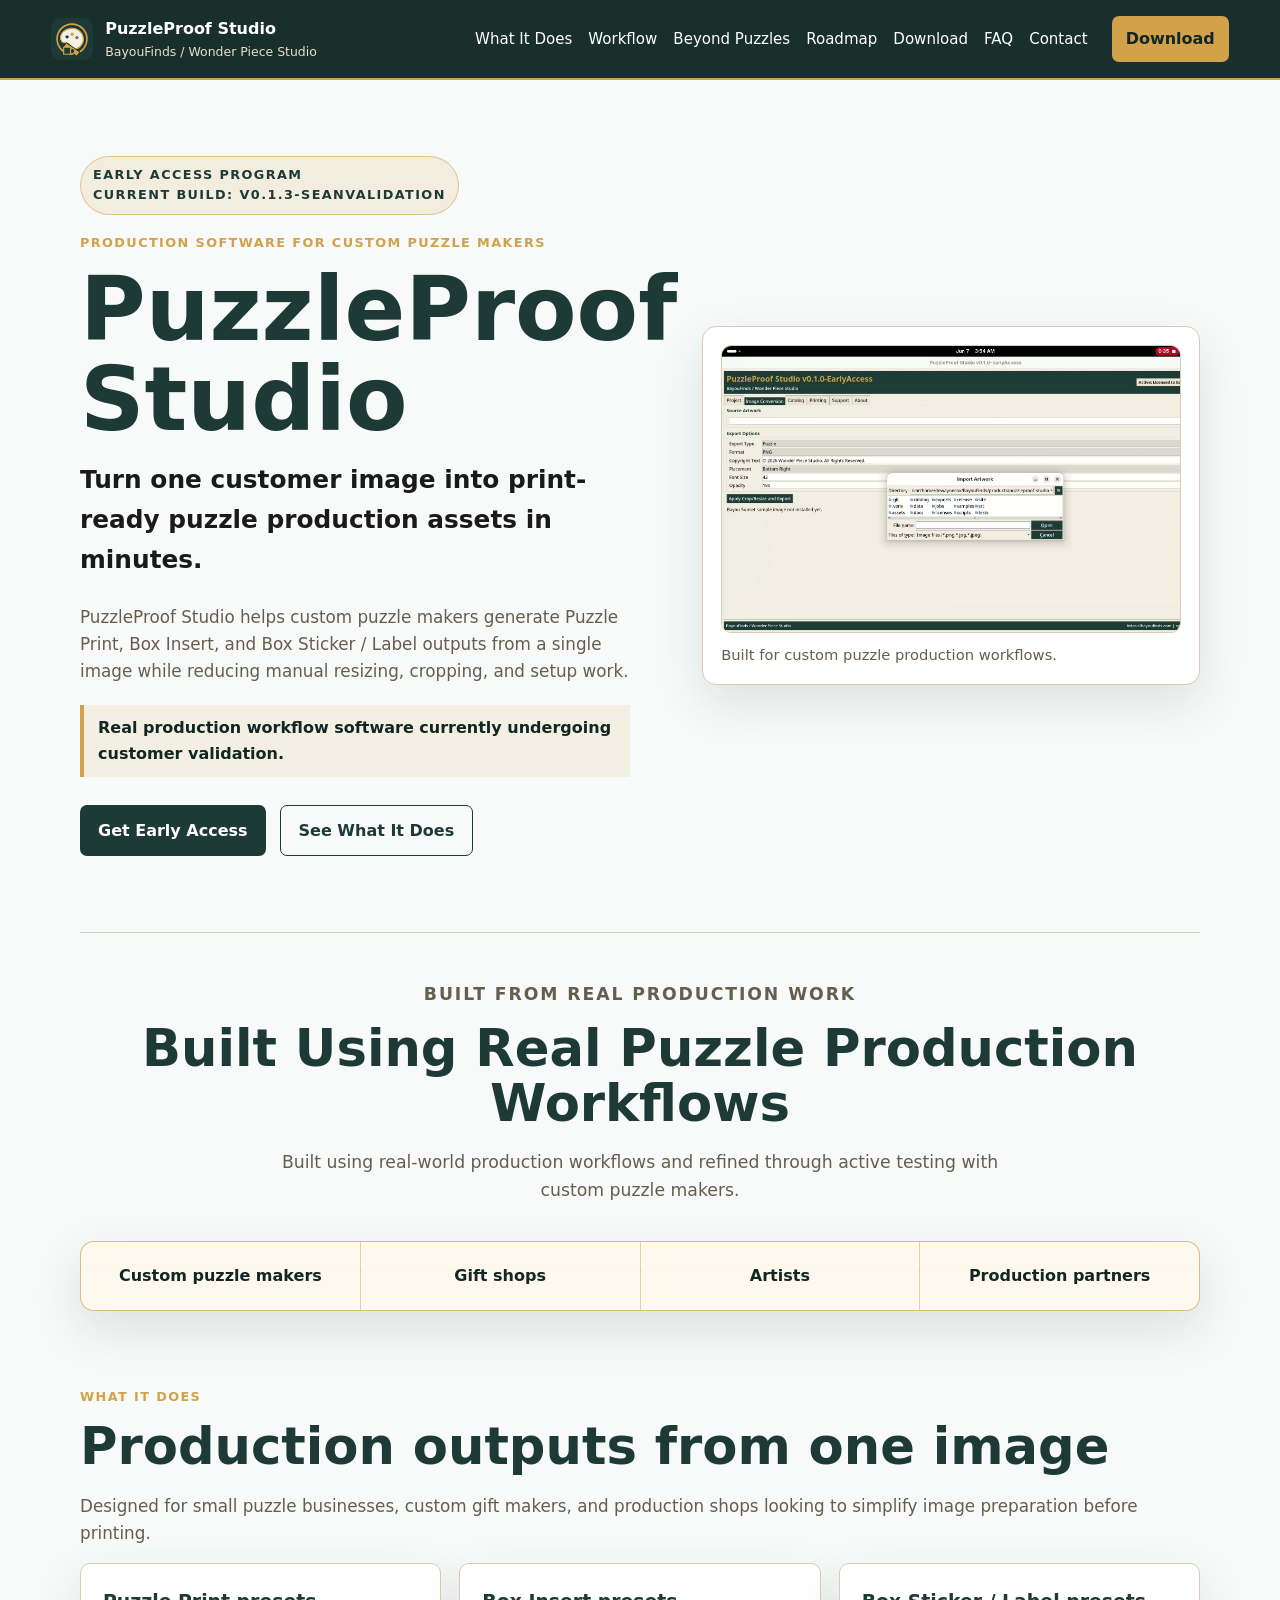
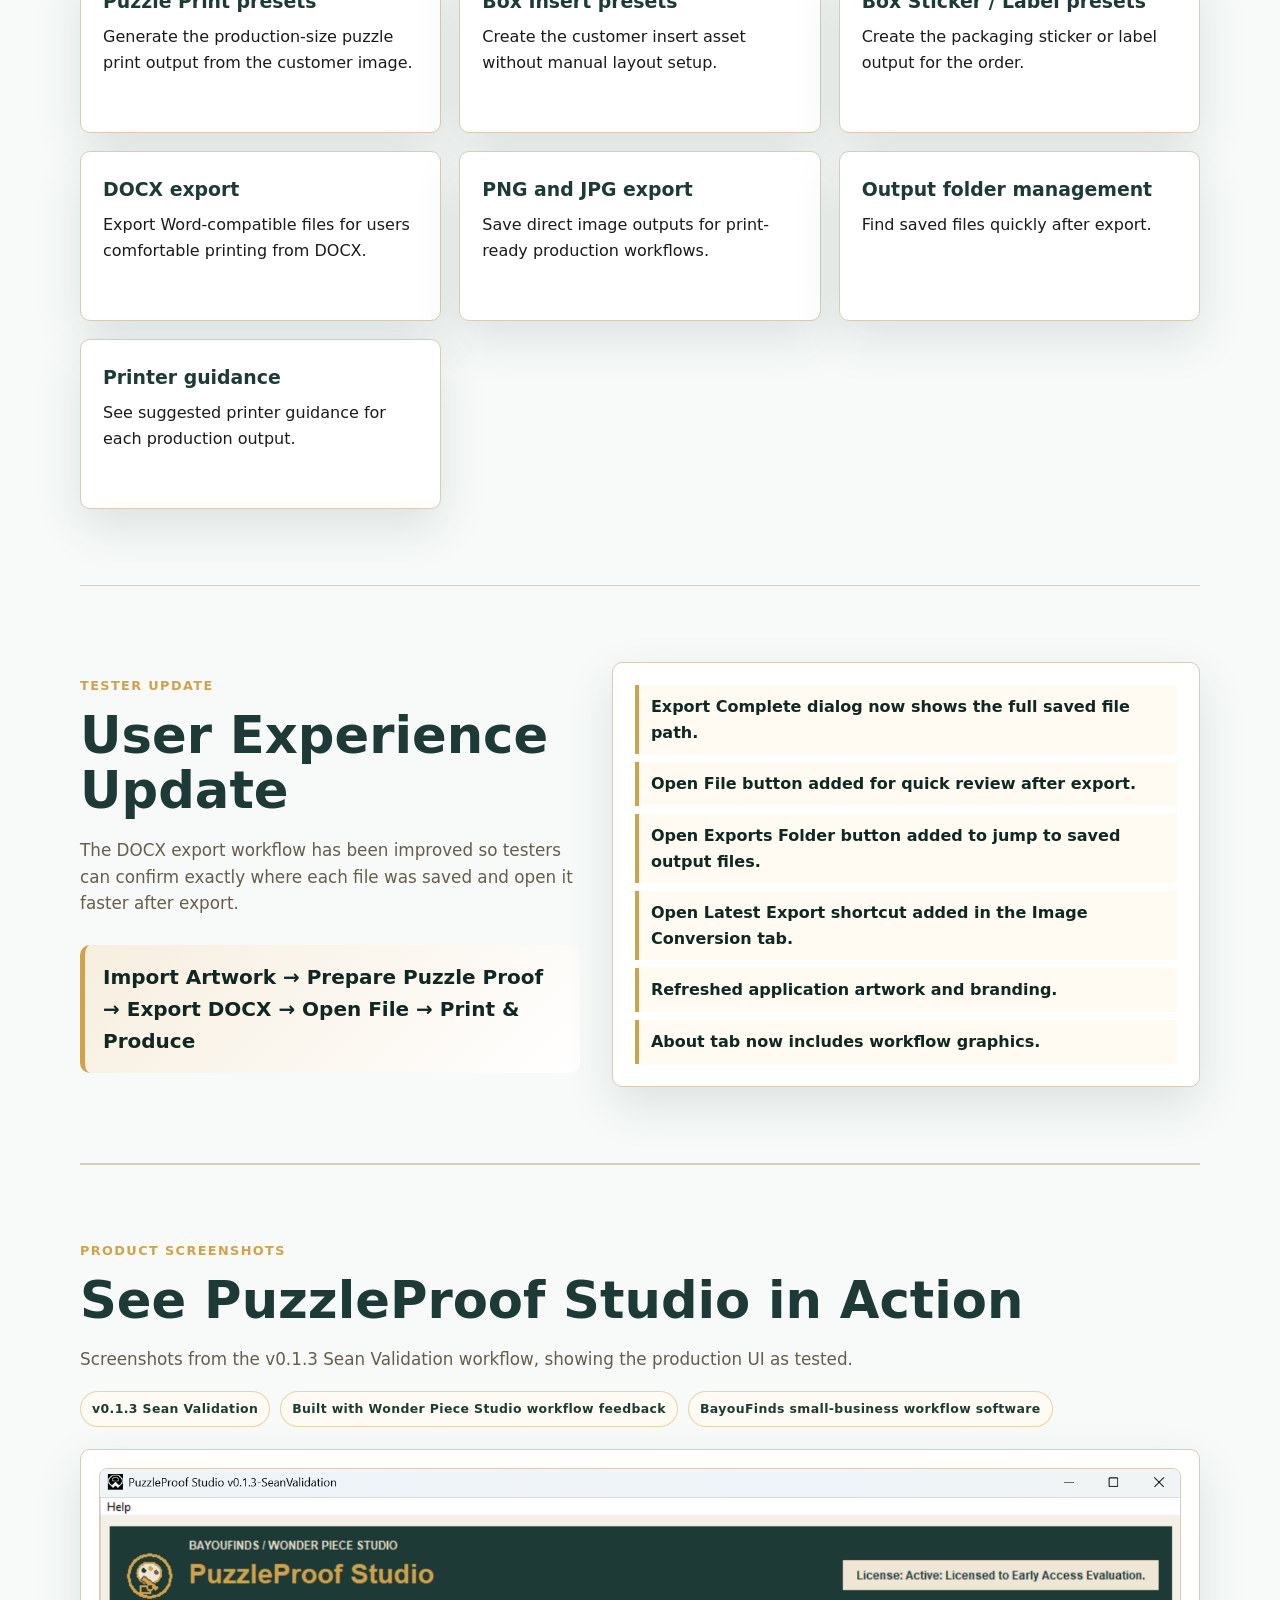
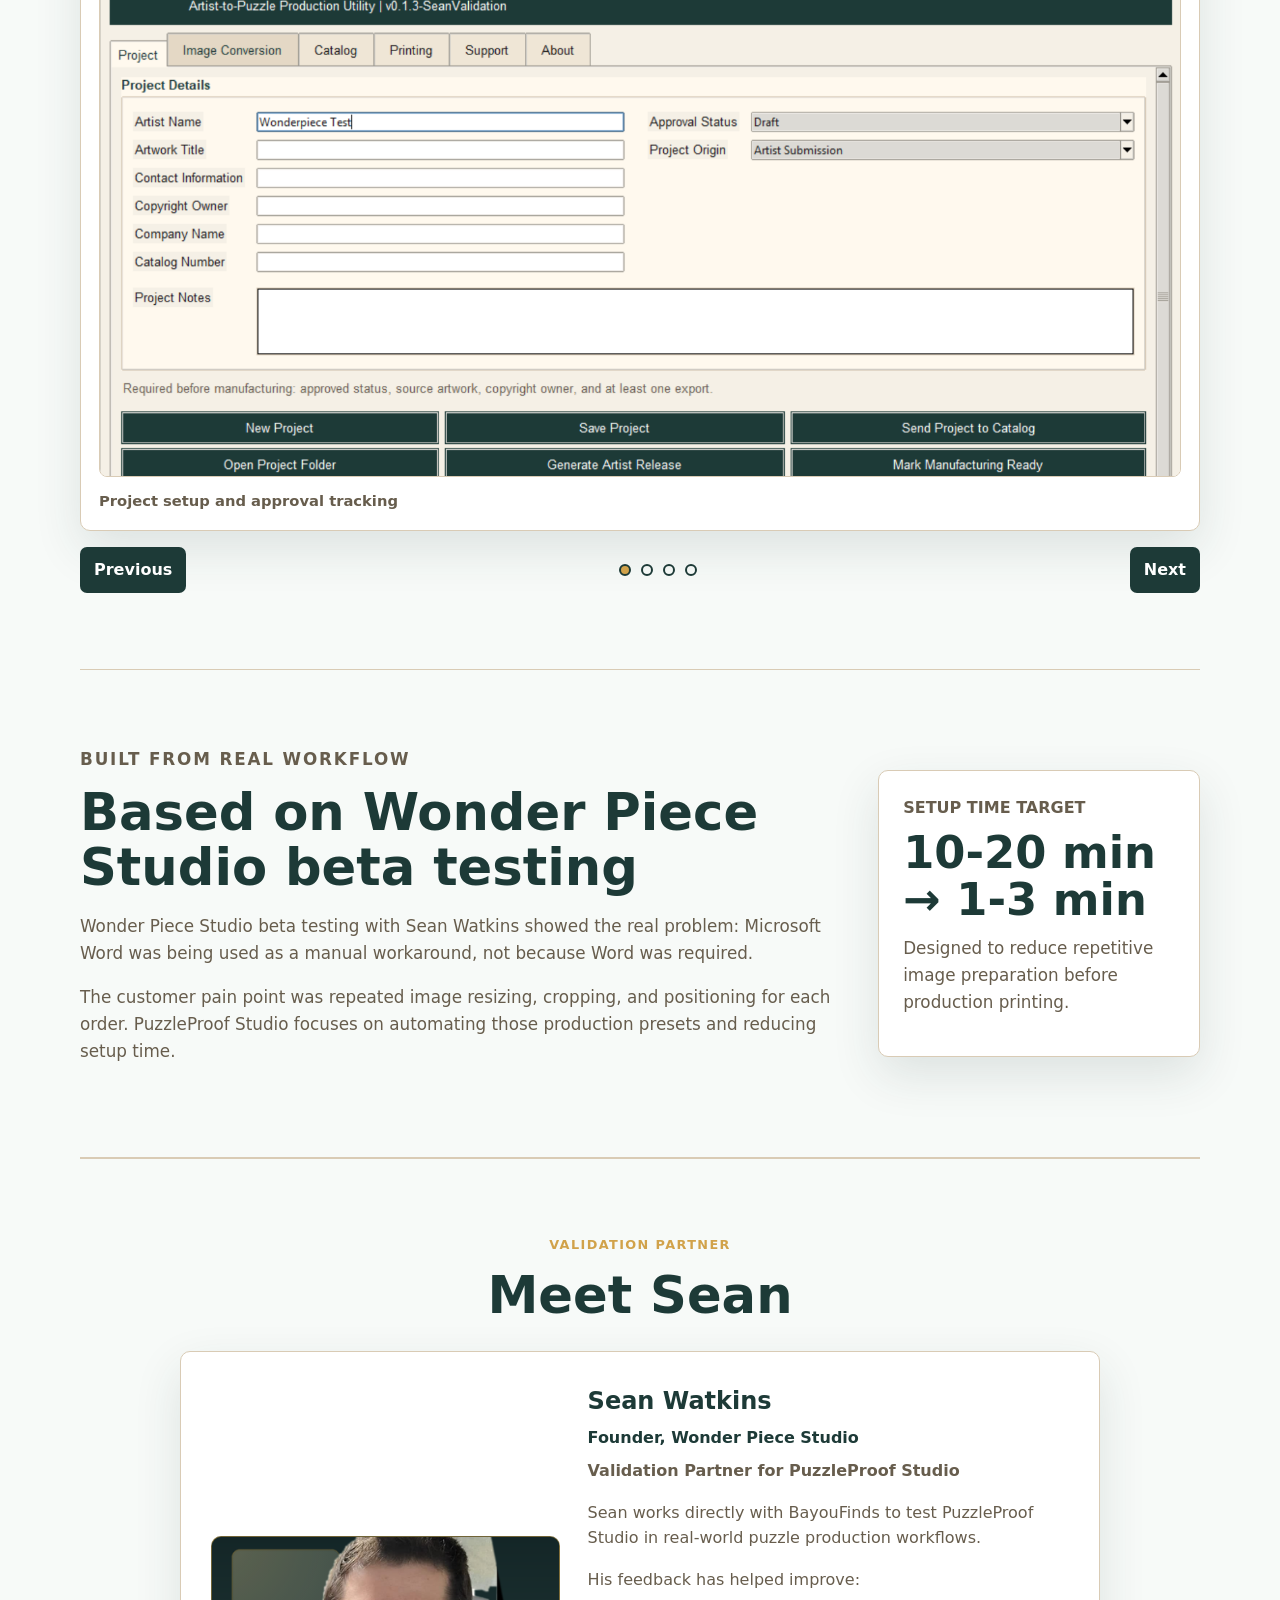
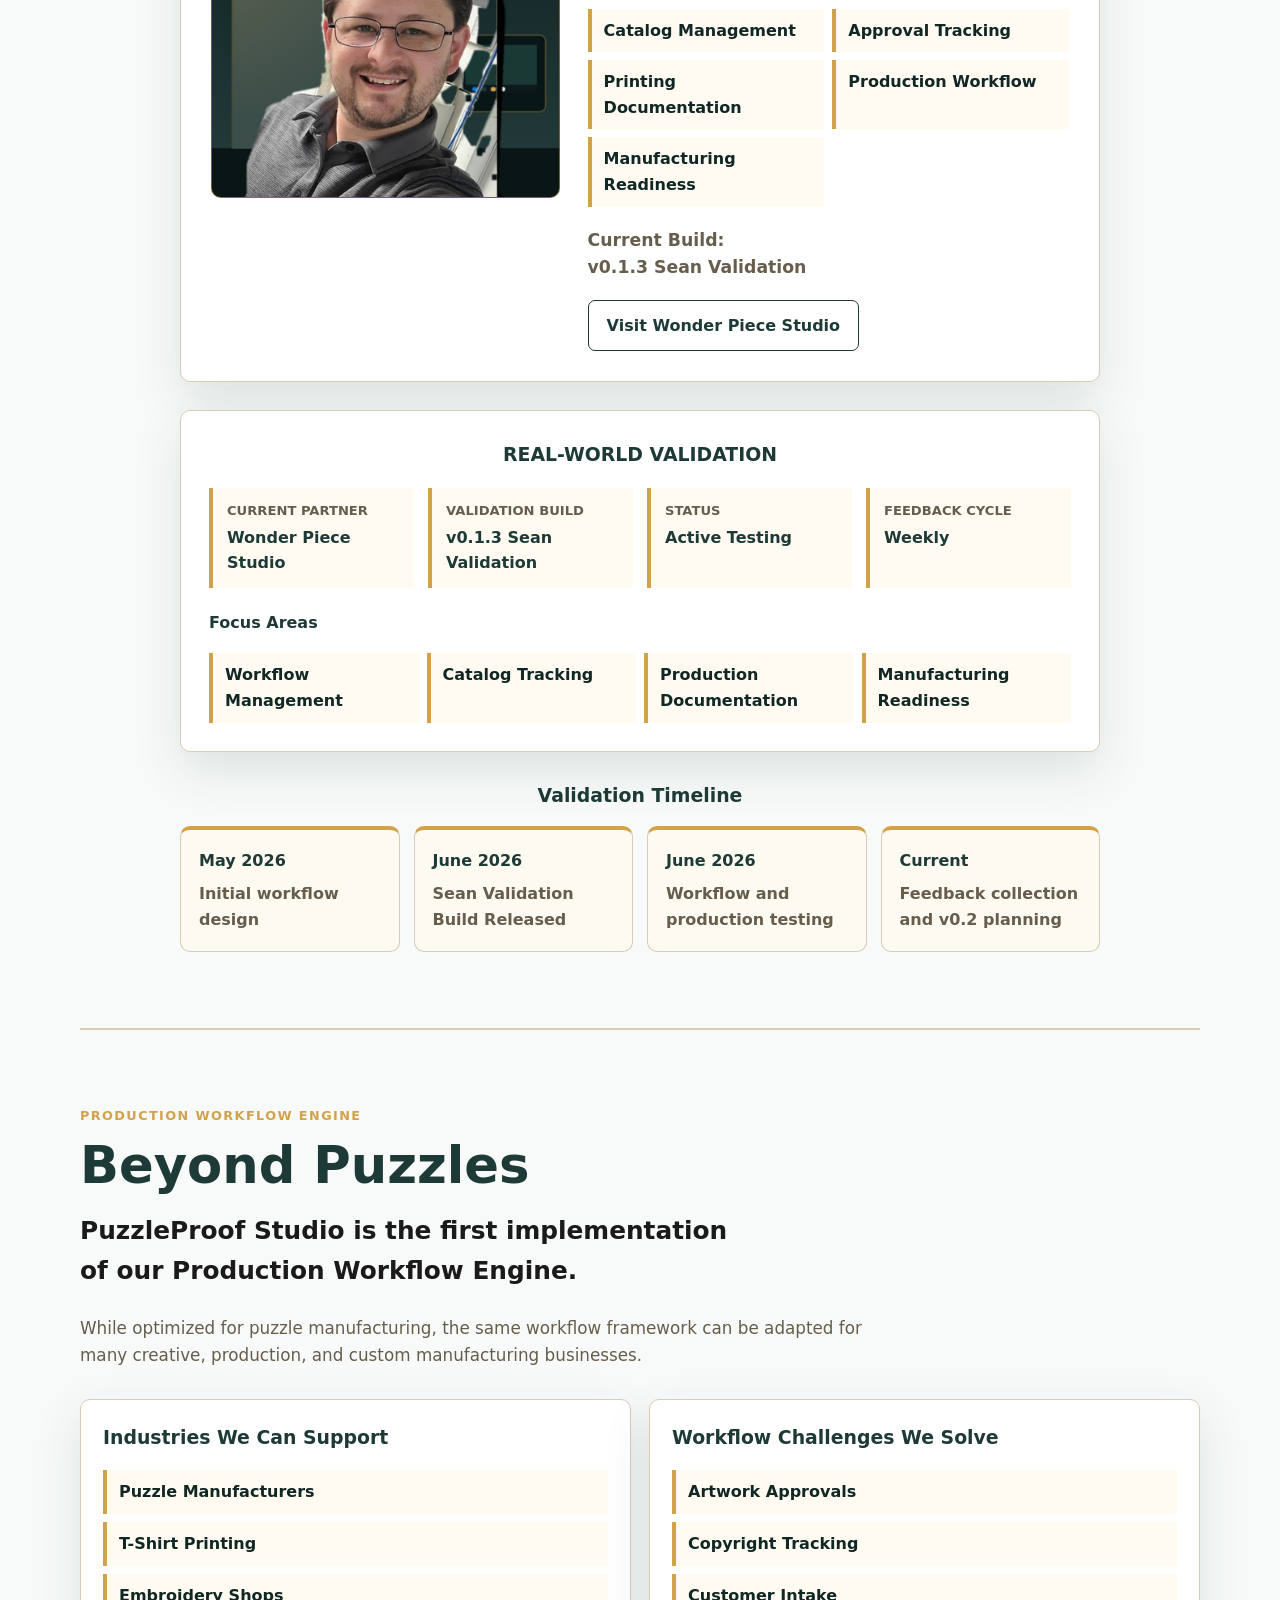
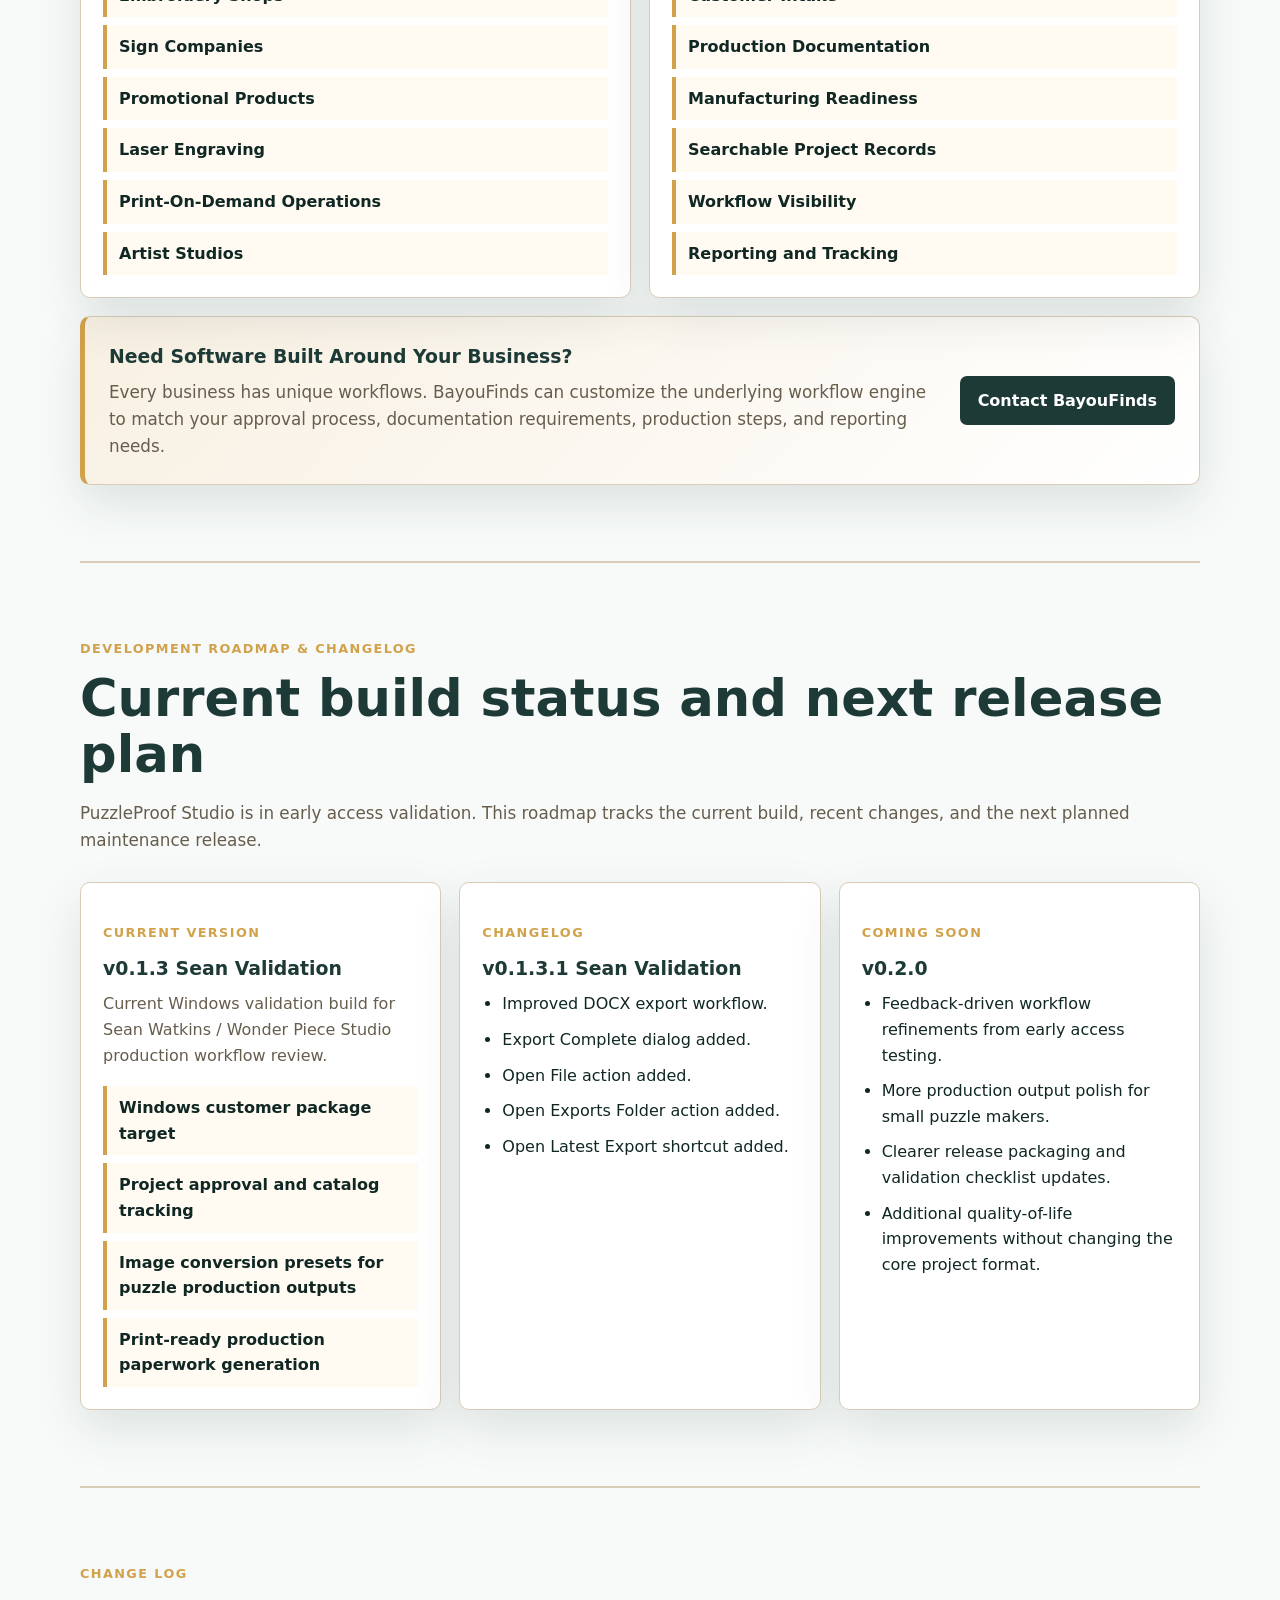
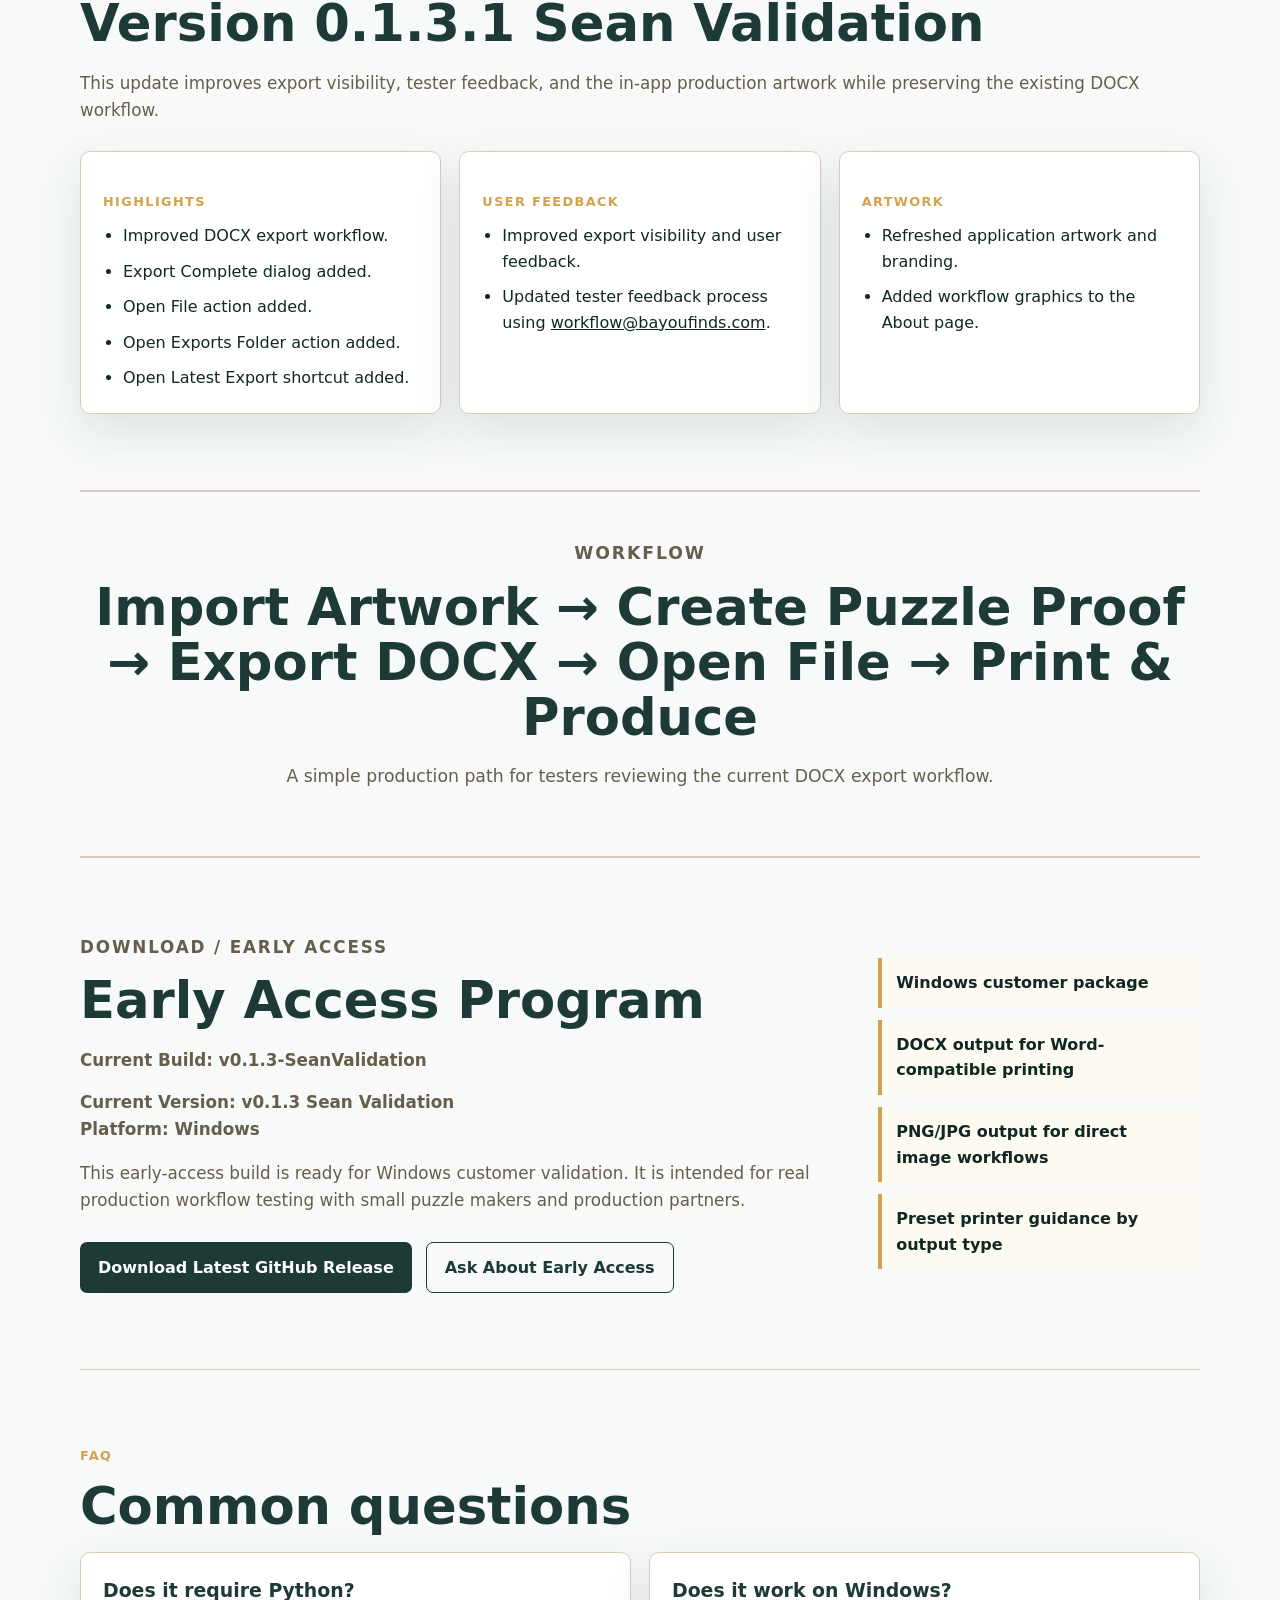
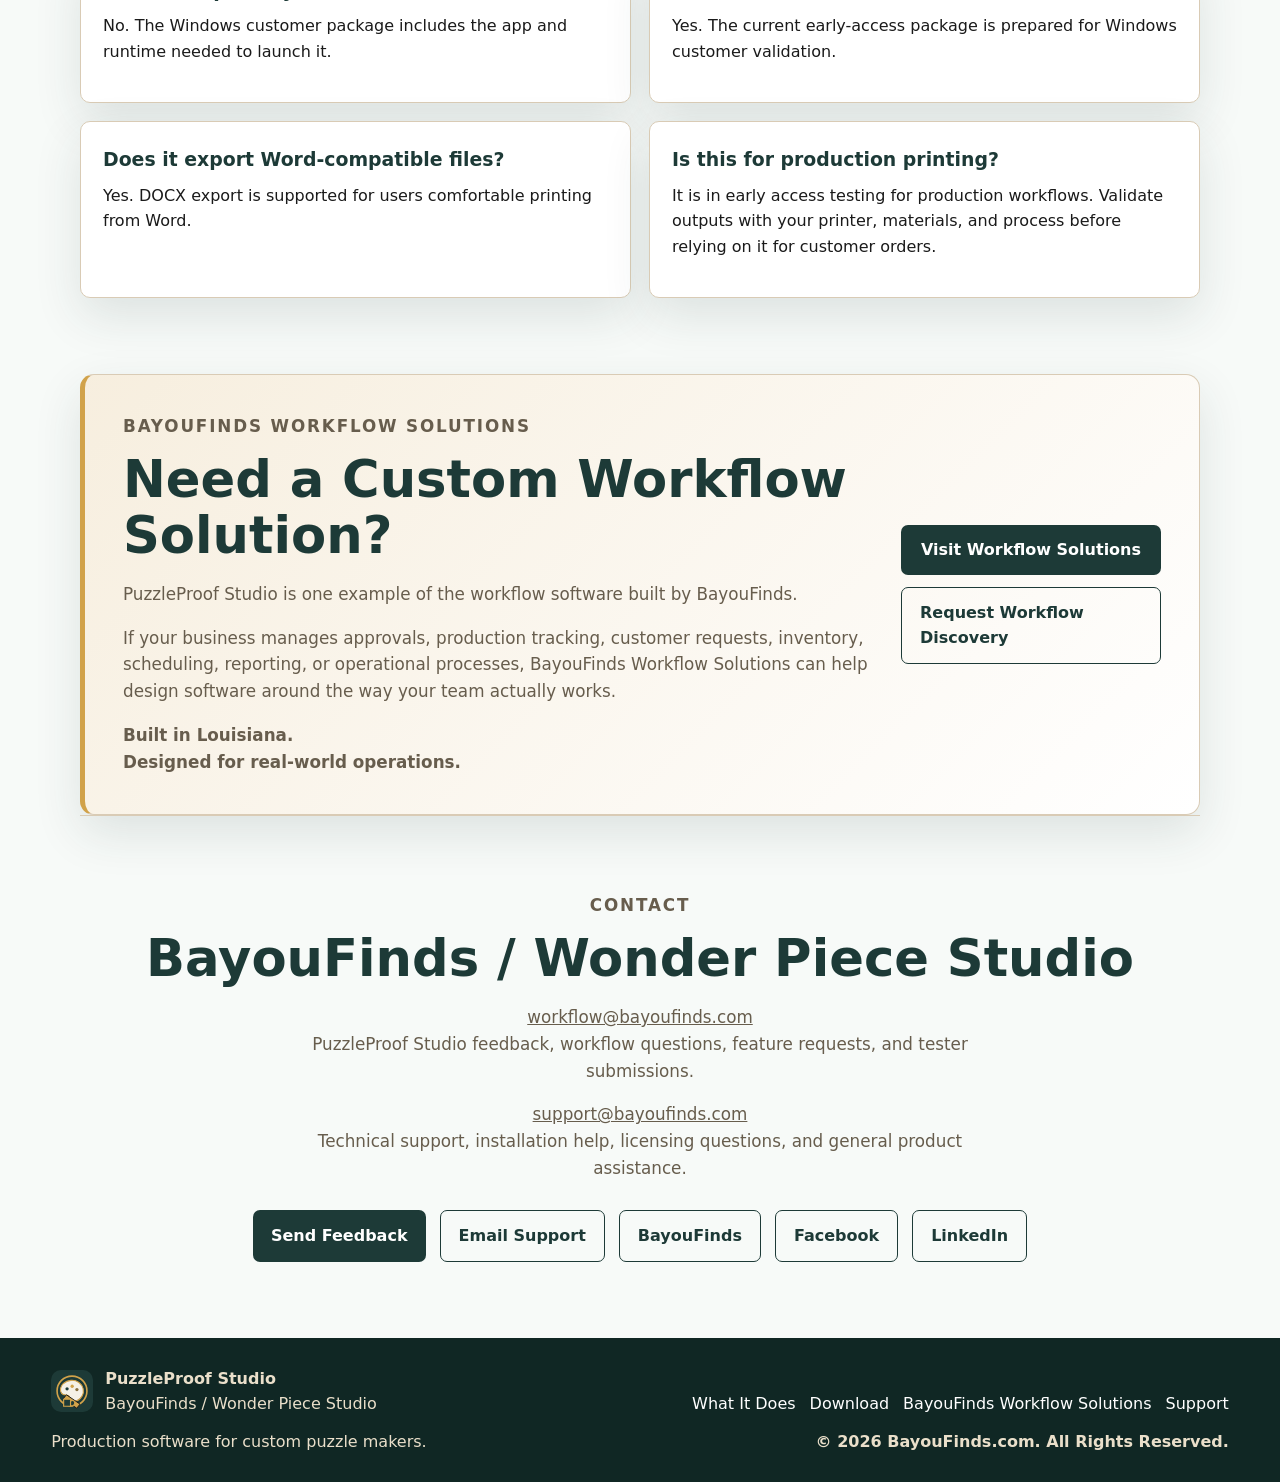
==== site/puzzleproof/index.html @ 0af7c24e "Update PuzzleProof Studio UX, branding, and website content" ====
<!doctype html>
<html lang="en">
<head>
  <meta charset="utf-8">
  <meta name="viewport" content="width=device-width, initial-scale=1">
  <meta name="description" content="Turn one customer image into print-ready puzzle production assets in minutes with PuzzleProof Studio for small puzzle businesses, custom gift makers, and production shops.">
  <meta property="og:title" content="PuzzleProof Studio">
  <meta property="og:description" content="Generate Puzzle Print, Box Insert, and Box Sticker / Label outputs from a single image while reducing manual setup work.">
  <meta property="og:type" content="website">
  <!-- Replace with the final production domain when the Netlify site is live. -->
  <meta property="og:url" content="https://REPLACE-WITH-PUZZLEPROOF-SITE">
  <meta property="og:image" content="/assets/icons/puzzleproof-og.png">
  <meta name="twitter:card" content="summary_large_image">
  <meta name="twitter:title" content="PuzzleProof Studio">
  <meta name="twitter:description" content="Turn one customer image into print-ready puzzle production assets in minutes.">
  <meta name="twitter:image" content="/assets/icons/puzzleproof-og.png">
  <title>PuzzleProof Studio | Custom Puzzle Production Software</title>
  <link rel="icon" type="image/svg+xml" href="assets/icons/puzzleproof-icon.svg">
  <link rel="stylesheet" href="styles.css">
</head>
<body>
  <header class="site-header">
    <a class="brand" href="#top" aria-label="PuzzleProof Studio home">
      <img class="brand-icon" src="assets/icons/puzzleproof-icon.svg" alt="" aria-hidden="true">
      <span>
        <strong>PuzzleProof Studio</strong>
        <small>BayouFinds / Wonder Piece Studio</small>
      </span>
    </a>
    <nav aria-label="Primary navigation">
      <a href="#what-it-does">What It Does</a>
      <a href="#workflow">Workflow</a>
      <a href="#beyond-puzzles">Beyond Puzzles</a>
      <a href="#roadmap">Roadmap</a>
      <a href="#download">Download</a>
      <a href="#faq">FAQ</a>
      <a href="#contact">Contact</a>
    </nav>
    <a class="nav-cta" href="https://github.com/dewaynecox123456-lang/puzzleproof-studio/releases/latest" rel="noopener">Download</a>
  </header>

  <main id="top">
    <section class="hero section">
      <div class="hero-copy">
        <p class="badge">Early Access Program<br>Current Build: v0.1.3-SeanValidation</p>
        <p class="eyebrow">Production software for custom puzzle makers</p>
        <h1>PuzzleProof Studio</h1>
        <p class="subheadline">Turn one customer image into print-ready puzzle production assets in minutes.</p>
        <p class="support-text">PuzzleProof Studio helps custom puzzle makers generate Puzzle Print, Box Insert, and Box Sticker / Label outputs from a single image while reducing manual resizing, cropping, and setup work.</p>
        <p class="credibility-line">Real production workflow software currently undergoing customer validation.</p>
        <div class="cta-row">
          <!-- Swap this href to Payhip when paid early access is ready. -->
          <a class="button primary" href="https://github.com/dewaynecox123456-lang/puzzleproof-studio/releases/latest" data-future-href="https://bayoufinds.com/b/x98IV" rel="noopener">Get Early Access</a>
          <a class="button secondary" href="#what-it-does">See What It Does</a>
        </div>
      </div>
      <figure class="hero-product" aria-label="PuzzleProof Studio product preview">
        <img src="assets/screenshots/candidate-homepage.png" alt="PuzzleProof Studio desktop app showing the production workflow">
        <figcaption>Built for custom puzzle production workflows.</figcaption>
      </figure>
    </section>

    <section class="section workflow-trust" aria-labelledby="workflow-trust-title">
      <p class="eyebrow">Built from real production work</p>
      <h2 id="workflow-trust-title">Built Using Real Puzzle Production Workflows</h2>
      <p>Built using real-world production workflows and refined through active testing with custom puzzle makers.</p>
    </section>

    <section class="trust-strip" aria-label="PuzzleProof Studio customer fit">
      <span>Custom puzzle makers</span>
      <span>Gift shops</span>
      <span>Artists</span>
      <span>Production partners</span>
    </section>

    <section class="section" id="what-it-does" aria-labelledby="what-it-does-title">
      <p class="eyebrow">What it does</p>
      <h2 id="what-it-does-title">Production outputs from one image</h2>
      <p class="section-intro">Designed for small puzzle businesses, custom gift makers, and production shops looking to simplify image preparation before printing.</p>
      <div class="feature-grid output-grid">
        <article>
          <h3>Puzzle Print presets</h3>
          <p>Generate the production-size puzzle print output from the customer image.</p>
        </article>
        <article>
          <h3>Box Insert presets</h3>
          <p>Create the customer insert asset without manual layout setup.</p>
        </article>
        <article>
          <h3>Box Sticker / Label presets</h3>
          <p>Create the packaging sticker or label output for the order.</p>
        </article>
        <article>
          <h3>DOCX export</h3>
          <p>Export Word-compatible files for users comfortable printing from DOCX.</p>
        </article>
        <article>
          <h3>PNG and JPG export</h3>
          <p>Save direct image outputs for print-ready production workflows.</p>
        </article>
        <article>
          <h3>Output folder management</h3>
          <p>Find saved files quickly after export.</p>
        </article>
        <article>
          <h3>Printer guidance</h3>
          <p>See suggested printer guidance for each production output.</p>
        </article>
      </div>
    </section>

    <section class="section ux-update" aria-labelledby="ux-update-title">
      <div class="ux-update-copy">
        <p class="eyebrow">Tester update</p>
        <h2 id="ux-update-title">User Experience Update</h2>
        <p class="section-intro">The DOCX export workflow has been improved so testers can confirm exactly where each file was saved and open it faster after export.</p>
        <p class="workflow-copy">Import Artwork → Prepare Puzzle Proof → Export DOCX → Open File → Print & Produce</p>
      </div>
      <div class="ux-update-panel">
        <ul class="check-list compact-list">
          <li>Export Complete dialog now shows the full saved file path.</li>
          <li>Open File button added for quick review after export.</li>
          <li>Open Exports Folder button added to jump to saved output files.</li>
          <li>Open Latest Export shortcut added in the Image Conversion tab.</li>
          <li>Refreshed application artwork and branding.</li>
          <li>About tab now includes workflow graphics.</li>
        </ul>
      </div>
    </section>

    <section class="section screenshot-carousel" aria-labelledby="screenshots-title">
      <p class="eyebrow">Product screenshots</p>
      <h2 id="screenshots-title">See PuzzleProof Studio in Action</h2>
      <p class="section-intro">Screenshots from the v0.1.3 Sean Validation workflow, showing the production UI as tested.</p>
      <div class="screenshot-badges" aria-label="Screenshot validation context">
        <span>v0.1.3 Sean Validation</span>
        <span>Built with Wonder Piece Studio workflow feedback</span>
        <span>BayouFinds small-business workflow software</span>
      </div>
      <div class="carousel" data-carousel>
        <div class="carousel-viewport" aria-live="polite">
          <figure class="carousel-slide is-active" data-slide>
            <img src="assets/screenshots/puzzleproof-project-v013.png" alt="PuzzleProof Studio v0.1.3 project setup screen with approval status and project action buttons">
            <figcaption>Project setup and approval tracking</figcaption>
          </figure>
          <figure class="carousel-slide" data-slide hidden>
            <img src="assets/screenshots/puzzleproof-catalog-v013.png" alt="PuzzleProof Studio v0.1.3 catalog tab showing searchable production records and approval status">
            <figcaption>Catalog visibility and production records</figcaption>
          </figure>
          <figure class="carousel-slide" data-slide hidden>
            <img src="assets/screenshots/puzzleproof-save-workflow-v013.png" alt="PuzzleProof Studio v0.1.3 project save confirmation showing the project folder and catalog update paths">
            <figcaption>Save workflow with project folder and catalog update</figcaption>
          </figure>
          <figure class="carousel-slide" data-slide hidden>
            <img src="assets/screenshots/puzzleproof-printing-v013.png" alt="PuzzleProof Studio v0.1.3 Printing Command Center with create buttons for artist release, copyright form, production sheet, and sticker files">
            <figcaption>Printing Command Center with Create workflow</figcaption>
          </figure>
        </div>
        <div class="carousel-controls" aria-label="Screenshot slideshow controls">
          <button class="carousel-button" type="button" data-carousel-prev aria-label="Show previous screenshot">Previous</button>
          <div class="carousel-dots" role="tablist" aria-label="Choose screenshot">
            <button type="button" class="carousel-dot is-active" data-carousel-dot aria-label="Show project setup screenshot" aria-current="true"></button>
            <button type="button" class="carousel-dot" data-carousel-dot aria-label="Show catalog screenshot"></button>
            <button type="button" class="carousel-dot" data-carousel-dot aria-label="Show save workflow screenshot"></button>
            <button type="button" class="carousel-dot" data-carousel-dot aria-label="Show printing command center screenshot"></button>
          </div>
          <button class="carousel-button" type="button" data-carousel-next aria-label="Show next screenshot">Next</button>
        </div>
      </div>
    </section>

    <section class="section workflow-band" id="workflow" aria-labelledby="workflow-title">
      <div>
        <p class="eyebrow">Built from real workflow</p>
        <h2 id="workflow-title">Based on Wonder Piece Studio beta testing</h2>
        <p>Wonder Piece Studio beta testing with Sean Watkins showed the real problem: Microsoft Word was being used as a manual workaround, not because Word was required.</p>
        <p>The customer pain point was repeated image resizing, cropping, and positioning for each order. PuzzleProof Studio focuses on automating those production presets and reducing setup time.</p>
      </div>
      <div class="metric-card">
        <span>Setup time target</span>
        <strong>10-20 min → 1-3 min</strong>
        <p>Designed to reduce repetitive image preparation before production printing.</p>
      </div>
    </section>

    <section class="section validation-partner" id="meet-sean" aria-labelledby="meet-sean-title">
      <p class="eyebrow">Validation Partner</p>
      <h2 id="meet-sean-title">Meet Sean</h2>
      <article class="sean-card">
        <div class="sean-photo-wrap">
          <img src="assets/team/sean.png" alt="Sean Watkins, founder of Wonder Piece Studio">
        </div>
        <div class="sean-copy">
          <h3>Sean Watkins</h3>
          <p class="profile-role">Founder, Wonder Piece Studio</p>
          <p class="sean-kicker">Validation Partner for PuzzleProof Studio</p>
          <p>Sean works directly with BayouFinds to test PuzzleProof Studio in real-world puzzle production workflows.</p>
          <p>His feedback has helped improve:</p>
          <ul class="check-list compact-list">
            <li>Catalog Management</li>
            <li>Approval Tracking</li>
            <li>Printing Documentation</li>
            <li>Production Workflow</li>
            <li>Manufacturing Readiness</li>
          </ul>
          <p class="build-label">Current Build:<br>v0.1.3 Sean Validation</p>
          <a class="button secondary" href="#contact">Visit Wonder Piece Studio</a>
        </div>
      </article>
      <article class="validation-status-card" aria-labelledby="validation-status-title">
        <h3 id="validation-status-title">Real-World Validation</h3>
        <dl class="validation-details">
          <div>
            <dt>Current Partner</dt>
            <dd>Wonder Piece Studio</dd>
          </div>
          <div>
            <dt>Validation Build</dt>
            <dd>v0.1.3 Sean Validation</dd>
          </div>
          <div>
            <dt>Status</dt>
            <dd>Active Testing</dd>
          </div>
          <div>
            <dt>Feedback Cycle</dt>
            <dd>Weekly</dd>
          </div>
        </dl>
        <div class="validation-focus">
          <h4>Focus Areas</h4>
          <ul class="check-list compact-list">
            <li>Workflow Management</li>
            <li>Catalog Tracking</li>
            <li>Production Documentation</li>
            <li>Manufacturing Readiness</li>
          </ul>
        </div>
      </article>
      <div class="validation-timeline" aria-label="Validation timeline">
        <h3>Validation Timeline</h3>
        <div class="timeline-grid">
          <article>
            <span>May 2026</span>
            <p>Initial workflow design</p>
          </article>
          <article>
            <span>June 2026</span>
            <p>Sean Validation Build Released</p>
          </article>
          <article>
            <span>June 2026</span>
            <p>Workflow and production testing</p>
          </article>
          <article>
            <span>Current</span>
            <p>Feedback collection and v0.2 planning</p>
          </article>
        </div>
      </div>
    </section>

    <section class="section beyond-puzzles" id="beyond-puzzles" aria-labelledby="beyond-puzzles-title">
      <p class="eyebrow">Production Workflow Engine</p>
      <h2 id="beyond-puzzles-title">Beyond Puzzles</h2>
      <p class="subheadline">PuzzleProof Studio is the first implementation of our Production Workflow Engine.</p>
      <p class="section-intro">While optimized for puzzle manufacturing, the same workflow framework can be adapted for many creative, production, and custom manufacturing businesses.</p>

      <div class="beyond-grid">
        <article class="beyond-card">
          <h3>Industries We Can Support</h3>
          <ul class="check-list compact-list">
            <li>Puzzle Manufacturers</li>
            <li>T-Shirt Printing</li>
            <li>Embroidery Shops</li>
            <li>Sign Companies</li>
            <li>Promotional Products</li>
            <li>Laser Engraving</li>
            <li>Print-On-Demand Operations</li>
            <li>Artist Studios</li>
          </ul>
        </article>

        <article class="beyond-card">
          <h3>Workflow Challenges We Solve</h3>
          <ul class="check-list compact-list">
            <li>Artwork Approvals</li>
            <li>Copyright Tracking</li>
            <li>Customer Intake</li>
            <li>Production Documentation</li>
            <li>Manufacturing Readiness</li>
            <li>Searchable Project Records</li>
            <li>Workflow Visibility</li>
            <li>Reporting and Tracking</li>
          </ul>
        </article>
      </div>

      <article class="beyond-cta">
        <div>
          <h3>Need Software Built Around Your Business?</h3>
          <p>Every business has unique workflows. BayouFinds can customize the underlying workflow engine to match your approval process, documentation requirements, production steps, and reporting needs.</p>
        </div>
        <a class="button primary" href="https://www.bayoufinds.com" rel="noopener">Contact BayouFinds</a>
      </article>
    </section>

    <section class="section roadmap-section" id="roadmap" aria-labelledby="roadmap-title">
      <!-- Development Roadmap & Changelog: edit this section when publishing new builds. -->
      <p class="eyebrow">Development Roadmap & Changelog</p>
      <h2 id="roadmap-title">Current build status and next release plan</h2>
      <p class="section-intro">PuzzleProof Studio is in early access validation. This roadmap tracks the current build, recent changes, and the next planned maintenance release.</p>

      <div class="roadmap-grid">
        <article class="roadmap-card current-version">
          <span class="microcopy">Current Version</span>
          <h3>v0.1.3 Sean Validation</h3>
          <p>Current Windows validation build for Sean Watkins / Wonder Piece Studio production workflow review.</p>
          <ul class="check-list compact-list">
            <li>Windows customer package target</li>
            <li>Project approval and catalog tracking</li>
            <li>Image conversion presets for puzzle production outputs</li>
            <li>Print-ready production paperwork generation</li>
          </ul>
        </article>

        <article class="roadmap-card">
          <span class="microcopy">Changelog</span>
          <h3>v0.1.3.1 Sean Validation</h3>
          <ul class="change-list">
            <li>Improved DOCX export workflow.</li>
            <li>Export Complete dialog added.</li>
            <li>Open File action added.</li>
            <li>Open Exports Folder action added.</li>
            <li>Open Latest Export shortcut added.</li>
          </ul>
        </article>

        <article class="roadmap-card">
          <span class="microcopy">Coming Soon</span>
          <h3>v0.2.0</h3>
          <ul class="change-list">
            <li>Feedback-driven workflow refinements from early access testing.</li>
            <li>More production output polish for small puzzle makers.</li>
            <li>Clearer release packaging and validation checklist updates.</li>
            <li>Additional quality-of-life improvements without changing the core project format.</li>
          </ul>
        </article>
      </div>
    </section>

    <section class="section roadmap-section" aria-labelledby="change-log-title">
      <p class="eyebrow">CHANGE LOG</p>
      <h2 id="change-log-title">Version 0.1.3.1 Sean Validation</h2>
      <p class="section-intro">This update improves export visibility, tester feedback, and the in-app production artwork while preserving the existing DOCX workflow.</p>
      <div class="roadmap-grid">
        <article class="roadmap-card">
          <span class="microcopy">Highlights</span>
          <ul class="change-list">
            <li>Improved DOCX export workflow.</li>
            <li>Export Complete dialog added.</li>
            <li>Open File action added.</li>
            <li>Open Exports Folder action added.</li>
            <li>Open Latest Export shortcut added.</li>
          </ul>
        </article>
        <article class="roadmap-card">
          <span class="microcopy">User Feedback</span>
          <ul class="change-list">
            <li>Improved export visibility and user feedback.</li>
            <li>Updated tester feedback process using <a href="mailto:workflow@bayoufinds.com">workflow@bayoufinds.com</a>.</li>
          </ul>
        </article>
        <article class="roadmap-card">
          <span class="microcopy">Artwork</span>
          <ul class="change-list">
            <li>Refreshed application artwork and branding.</li>
            <li>Added workflow graphics to the About page.</li>
          </ul>
        </article>
      </div>
    </section>

    <section class="section workflow-trust" aria-labelledby="short-workflow-title">
      <p class="eyebrow">Workflow</p>
      <h2 id="short-workflow-title">Import Artwork → Create Puzzle Proof → Export DOCX → Open File → Print & Produce</h2>
      <p>A simple production path for testers reviewing the current DOCX export workflow.</p>
    </section>

    <section class="section download-panel" id="download" aria-labelledby="download-title">
      <div>
        <p class="eyebrow">Download / Early Access</p>
        <h2 id="download-title">Early Access Program</h2>
        <p class="build-label">Current Build: v0.1.3-SeanValidation</p>
        <p class="release-meta">Current Version: v0.1.3 Sean Validation<br>Platform: Windows</p>
        <p>This early-access build is ready for Windows customer validation. It is intended for real production workflow testing with small puzzle makers and production partners.</p>
        <div class="cta-row">
          <a class="button primary" href="https://github.com/dewaynecox123456-lang/puzzleproof-studio/releases/latest" rel="noopener">Download Latest GitHub Release</a>
          <a class="button secondary" href="mailto:support@bayoufinds.com?subject=PuzzleProof%20Studio%20Early%20Access">Ask About Early Access</a>
        </div>
      </div>
      <ul class="check-list">
        <li>Windows customer package</li>
        <li>DOCX output for Word-compatible printing</li>
        <li>PNG/JPG output for direct image workflows</li>
        <li>Preset printer guidance by output type</li>
      </ul>
    </section>

    <section class="section faq-section" id="faq" aria-labelledby="faq-title">
      <p class="eyebrow">FAQ</p>
      <h2 id="faq-title">Common questions</h2>
      <div class="faq-grid">
        <article>
          <h3>Does it require Python?</h3>
          <p>No. The Windows customer package includes the app and runtime needed to launch it.</p>
        </article>
        <article>
          <h3>Does it work on Windows?</h3>
          <p>Yes. The current early-access package is prepared for Windows customer validation.</p>
        </article>
        <article>
          <h3>Does it export Word-compatible files?</h3>
          <p>Yes. DOCX export is supported for users comfortable printing from Word.</p>
        </article>
        <article>
          <h3>Is this for production printing?</h3>
          <p>It is in early access testing for production workflows. Validate outputs with your printer, materials, and process before relying on it for customer orders.</p>
        </article>
      </div>
    </section>

    <section class="section workflow-solutions-bridge" aria-labelledby="workflow-solutions-title">
      <div>
        <p class="eyebrow">BayouFinds Workflow Solutions</p>
        <h2 id="workflow-solutions-title">Need a Custom Workflow Solution?</h2>
        <p>PuzzleProof Studio is one example of the workflow software built by BayouFinds.</p>
        <p>If your business manages approvals, production tracking, customer requests, inventory, scheduling, reporting, or operational processes, BayouFinds Workflow Solutions can help design software around the way your team actually works.</p>
        <p class="bridge-kicker">Built in Louisiana.<br>Designed for real-world operations.</p>
      </div>
      <div class="bridge-actions" aria-label="BayouFinds Workflow Solutions links">
        <a class="button primary" href="https://bayoufinds-workflow-solutions.netlify.app" rel="noopener">Visit Workflow Solutions</a>
        <a class="button secondary" href="https://bayoufinds-workflow-solutions.netlify.app/#discovery" rel="noopener">Request Workflow Discovery</a>
      </div>
    </section>

    <section class="section contact-block" id="contact" aria-labelledby="contact-title">
      <p class="eyebrow">Contact</p>
      <h2 id="contact-title">BayouFinds / Wonder Piece Studio</h2>
      <p><a href="mailto:workflow@bayoufinds.com">workflow@bayoufinds.com</a><br>PuzzleProof Studio feedback, workflow questions, feature requests, and tester submissions.</p>
      <p><a href="mailto:support@bayoufinds.com">support@bayoufinds.com</a><br>Technical support, installation help, licensing questions, and general product assistance.</p>
      <div class="cta-row">
        <a class="button primary" href="mailto:workflow@bayoufinds.com?subject=PuzzleProof%20Studio%20Feedback">Send Feedback</a>
        <a class="button secondary" href="mailto:support@bayoufinds.com?subject=PuzzleProof%20Studio%20Support">Email Support</a>
        <a class="button secondary" href="https://www.bayoufinds.com" rel="noopener">BayouFinds</a>
        <a class="button secondary" href="https://www.facebook.com/profile.php?id=61570158089984" rel="noopener">Facebook</a>
        <a class="button secondary" href="https://www.linkedin.com/in/dewayne-cox-793546291/" rel="noopener">LinkedIn</a>
      </div>
    </section>
  </main>

  <footer class="site-footer">
    <div class="footer-primary">
      <div class="footer-brand">
        <img class="footer-icon" src="assets/icons/puzzleproof-icon.svg" alt="" aria-hidden="true">
        <span>
          <strong>PuzzleProof Studio</strong>
          <span>BayouFinds / Wonder Piece Studio</span>
        </span>
      </div>
      <p>Production software for custom puzzle makers.</p>
    </div>
    <div class="footer-secondary">
      <div class="footer-links">
        <a href="#what-it-does">What It Does</a>
        <a href="https://github.com/dewaynecox123456-lang/puzzleproof-studio/releases/latest" rel="noopener">Download</a>
        <a href="https://bayoufinds-workflow-solutions.netlify.app" rel="noopener">BayouFinds Workflow Solutions</a>
        <a href="mailto:support@bayoufinds.com?subject=PuzzleProof%20Studio">Support</a>
      </div>
      <p class="copyright">© 2026 BayouFinds.com. All Rights Reserved.</p>
    </div>
  </footer>

  <script src="script.js"></script>
</body>
</html>
---- site/puzzleproof/styles.css ----
:root {
  --green: #1d3a37;
  --green-soft: #2d504b;
  --green-dark: #102724;
  --gold: #d1a24a;
  --ivory: #f7faf8;
  --panel: #ffffff;
  --charcoal: #1a1a1a;
  --muted: #675d4d;
  --line: #d9cbb5;
  --white: #ffffff;
}

* {
  box-sizing: border-box;
}

html {
  scroll-behavior: smooth;
}

body {
  margin: 0;
  background: var(--ivory);
  color: var(--charcoal);
  font-family: Inter, ui-sans-serif, system-ui, -apple-system, BlinkMacSystemFont, "Segoe UI", sans-serif;
  line-height: 1.6;
}

a {
  color: inherit;
}

.site-header {
  position: sticky;
  top: 0;
  z-index: 10;
  display: grid;
  grid-template-columns: auto 1fr auto;
  align-items: center;
  gap: 24px;
  padding: 16px clamp(18px, 4vw, 56px);
  background: rgba(16, 39, 36, 0.96);
  color: var(--white);
  border-bottom: 2px solid var(--gold);
  backdrop-filter: blur(12px);
}

.brand {
  display: inline-flex;
  align-items: center;
  gap: 12px;
  min-width: max-content;
  text-decoration: none;
}

.brand-mark,
.brand-icon {
  width: 42px;
  height: 42px;
}

.brand-mark {
  display: grid;
  place-items: center;
  border: 2px solid var(--gold);
  border-radius: 10px;
  color: var(--gold);
  font-weight: 800;
  letter-spacing: 0.04em;
}

.brand-icon {
  display: block;
  flex: 0 0 auto;
  border-radius: 10px;
}

.brand strong,
.brand small {
  display: block;
}

.brand small {
  color: #eadfca;
  font-size: 0.78rem;
}

nav {
  display: flex;
  flex-wrap: wrap;
  justify-content: flex-end;
  gap: 16px;
  font-size: 0.94rem;
}

nav a,
.footer-links a {
  text-decoration: none;
}

nav a:hover,
.footer-links a:hover {
  color: var(--gold);
}

nav a:focus-visible,
.footer-links a:focus-visible,
.button:focus-visible,
button:focus-visible,
.nav-cta:focus-visible {
  outline: 3px solid rgba(209, 162, 74, 0.75);
  outline-offset: 3px;
}

.nav-cta {
  display: inline-flex;
  min-height: 42px;
  align-items: center;
  justify-content: center;
  border-radius: 7px;
  padding: 10px 14px;
  background: var(--gold);
  color: var(--green-dark);
  font-weight: 800;
  text-decoration: none;
  transition: background 160ms ease, color 160ms ease, transform 160ms ease;
}

.section {
  width: min(1120px, calc(100% - 36px));
  margin: 0 auto;
  padding: 76px 0;
}

.hero {
  display: grid;
  grid-template-columns: minmax(0, 1.05fr) minmax(300px, 0.95fr);
  gap: clamp(32px, 6vw, 72px);
  align-items: center;
  min-height: calc(100vh - 76px);
}

.eyebrow,
.badge,
.microcopy {
  font-size: 0.8rem;
  font-weight: 800;
  letter-spacing: 0.11em;
  text-transform: uppercase;
}

.eyebrow {
  margin: 0 0 12px;
  color: var(--gold);
}

.badge {
  display: inline-flex;
  margin: 0 0 18px;
  border: 1px solid rgba(209, 162, 74, 0.55);
  border-radius: 999px;
  padding: 8px 12px;
  background: rgba(209, 162, 74, 0.14);
  color: var(--green);
}

h1,
h2,
h3,
p {
  margin-top: 0;
}

h1 {
  max-width: 760px;
  margin-bottom: 16px;
  color: var(--green);
  font-size: clamp(2.9rem, 7vw, 5.8rem);
  line-height: 1;
  letter-spacing: 0;
}

h2 {
  margin-bottom: 18px;
  color: var(--green);
  font-size: clamp(2rem, 4vw, 3.3rem);
  line-height: 1.08;
  letter-spacing: 0;
}

h3 {
  margin-bottom: 8px;
  color: var(--green);
  font-size: 1.18rem;
}

.subheadline {
  max-width: 680px;
  color: var(--charcoal);
  font-size: clamp(1.2rem, 2vw, 1.55rem);
  font-weight: 700;
}

.build-label {
  margin-bottom: 16px;
  color: var(--green);
  font-size: 1.08rem;
  font-weight: 900;
}

.release-meta {
  color: var(--green);
  font-weight: 900;
}

.support-text,
.section-intro,
.team-copy p,
.follow > p,
.form-copy p {
  color: var(--muted);
  font-size: 1.05rem;
}

.credibility-line {
  display: inline-flex;
  margin: 4px 0 0;
  border-left: 4px solid var(--gold);
  padding: 10px 14px;
  background: rgba(209, 162, 74, 0.12);
  color: var(--green-dark);
  font-weight: 900;
}

.cta-row,
.link-list {
  display: flex;
  flex-wrap: wrap;
  gap: 14px;
  margin-top: 28px;
}

.button,
button {
  display: inline-flex;
  min-height: 46px;
  align-items: center;
  justify-content: center;
  border: 0;
  border-radius: 7px;
  padding: 12px 18px;
  font: inherit;
  font-weight: 800;
  text-decoration: none;
  cursor: pointer;
  transition: background 160ms ease, border-color 160ms ease, color 160ms ease, transform 160ms ease;
}

.button.primary,
button {
  background: var(--green);
  color: var(--white);
}

.button.secondary {
  border: 1px solid var(--green);
  background: transparent;
  color: var(--green);
}

.button.primary:hover,
button:hover {
  background: var(--green-dark);
}

.button.secondary:hover {
  border-color: var(--gold);
  background: rgba(209, 162, 74, 0.12);
}

.button:hover,
button:hover,
.nav-cta:hover {
  transform: translateY(-1px);
}

.nav-cta:hover {
  background: #e0bb61;
}

.hero-product,
.metric-card,
.sean-card,
.validation-status-card,
.beyond-card,
.beyond-cta,
.roadmap-card,
.ux-update-panel,
.workflow-solutions-bridge,
.faq-grid article,
.intake-note,
.team-grid article,
form,
.feature-grid article,
.placeholder {
  border: 1px solid var(--line);
  background: var(--panel);
  box-shadow: 0 18px 48px rgba(29, 58, 55, 0.12);
}

.hero-product {
  margin: 0;
  padding: 18px;
  border-radius: 14px;
}

.hero-product img {
  display: block;
  width: 100%;
  aspect-ratio: 16 / 10;
  object-fit: cover;
  object-position: top left;
  border: 1px solid var(--line);
  border-radius: 10px;
  background: var(--white);
}

.workflow-trust {
  padding-top: 48px;
  padding-bottom: 48px;
  border-top: 1px solid var(--line);
  border-bottom: 1px solid var(--line);
  text-align: center;
}

.workflow-trust p {
  max-width: 780px;
  margin-right: auto;
  margin-left: auto;
  color: var(--muted);
  font-size: 1.08rem;
}

.window-card {
  overflow: hidden;
  border-radius: 10px;
  background: var(--white);
}

.window-bar {
  display: flex;
  gap: 7px;
  padding: 12px;
  background: var(--green);
}

.window-bar span {
  width: 10px;
  height: 10px;
  border-radius: 50%;
  background: var(--gold);
}

.window-body {
  display: grid;
  gap: 14px;
  padding: 24px;
}

.window-body div {
  display: flex;
  justify-content: space-between;
  gap: 16px;
  border-bottom: 1px solid var(--line);
  padding-bottom: 12px;
}

.window-body span {
  color: var(--muted);
  text-align: right;
}

.trust-strip {
  display: grid;
  grid-template-columns: repeat(4, minmax(0, 1fr));
  gap: 1px;
  width: min(1120px, calc(100% - 36px));
  margin: -30px auto 0;
  overflow: hidden;
  border: 1px solid rgba(209, 162, 74, 0.45);
  border-radius: 14px;
  background: rgba(209, 162, 74, 0.45);
  box-shadow: 0 18px 48px rgba(29, 58, 55, 0.13);
}

.trust-strip span {
  display: flex;
  min-height: 68px;
  align-items: center;
  justify-content: center;
  padding: 14px;
  background: rgba(255, 250, 240, 0.96);
  color: var(--green-dark);
  font-weight: 900;
  text-align: center;
}

.early-access {
  display: grid;
  grid-template-columns: 0.9fr 1.1fr;
  gap: 36px;
  border-top: 2px solid var(--gold);
  border-bottom: 2px solid var(--gold);
}

.intake-promo {
  display: grid;
  grid-template-columns: minmax(0, 1fr) auto;
  gap: 28px;
  align-items: center;
  border-top: 1px solid var(--line);
  border-bottom: 1px solid var(--line);
}

.check-list {
  display: grid;
  gap: 12px;
  margin: 0;
  padding: 0;
  list-style: none;
}

.check-list li {
  border-left: 4px solid var(--gold);
  padding: 12px 14px;
  background: rgba(255, 250, 240, 0.8);
  color: var(--green-dark);
  font-weight: 700;
}

.feature-grid,
.screenshot-grid,
.team-grid {
  display: grid;
  gap: 18px;
}

.feature-grid {
  grid-template-columns: repeat(3, minmax(0, 1fr));
}

.feature-grid article,
.team-grid article,
.faq-grid article {
  border-radius: 10px;
  padding: 22px;
}

.output-grid article {
  min-height: 170px;
}

.ux-update {
  display: grid;
  grid-template-columns: minmax(0, 0.85fr) minmax(320px, 1fr);
  gap: 32px;
  align-items: center;
  border-top: 1px solid var(--line);
  border-bottom: 1px solid var(--line);
}

.ux-update .section-intro {
  max-width: 720px;
}

.workflow-copy {
  margin: 28px 0 0;
  border-left: 5px solid var(--gold);
  border-radius: 10px;
  padding: 16px 18px;
  background:
    linear-gradient(135deg, rgba(209, 162, 74, 0.18), rgba(255, 255, 255, 0.82)),
    var(--panel);
  color: var(--green-dark);
  font-size: clamp(1rem, 2vw, 1.25rem);
  font-weight: 900;
}

.ux-update-panel {
  border-radius: 10px;
  padding: 22px;
}

.ux-update-panel .compact-list {
  margin-top: 0;
}

.workflow-band,
.validation-partner,
.beyond-puzzles,
.roadmap-section,
.download-panel,
.workflow-solutions-bridge {
  border-top: 1px solid var(--line);
  border-bottom: 1px solid var(--line);
}

.workflow-band,
.download-panel {
  display: grid;
  grid-template-columns: minmax(0, 1fr) minmax(280px, 0.42fr);
  gap: 32px;
  align-items: center;
}

.workflow-band p,
.download-panel p {
  color: var(--muted);
  font-size: 1.05rem;
}

.metric-card {
  border-radius: 10px;
  padding: 24px;
}

.metric-card span {
  display: block;
  margin-bottom: 8px;
  color: var(--muted);
  font-weight: 800;
  text-transform: uppercase;
}

.metric-card strong {
  display: block;
  margin-bottom: 12px;
  color: var(--green);
  font-size: clamp(1.8rem, 3.5vw, 2.8rem);
  line-height: 1.05;
}

.validation-partner {
  text-align: center;
}

.sean-card {
  display: grid;
  grid-template-columns: minmax(260px, 0.42fr) minmax(0, 0.58fr);
  gap: 28px;
  align-items: center;
  max-width: 920px;
  margin: 28px auto 0;
  border-radius: 10px;
  padding: clamp(18px, 4vw, 30px);
  text-align: left;
}

.sean-photo-wrap {
  overflow: hidden;
  border: 1px solid rgba(209, 162, 74, 0.5);
  border-radius: 10px;
  background:
    radial-gradient(circle at top left, rgba(209, 162, 74, 0.22), transparent 42%),
    var(--green-dark);
}

.sean-photo-wrap img {
  display: block;
  width: 100%;
  aspect-ratio: 4 / 3;
  object-fit: cover;
}

.sean-copy h3 {
  margin-bottom: 4px;
  font-size: 1.5rem;
}

.sean-copy p {
  color: var(--muted);
}

.sean-copy .profile-role {
  margin-bottom: 8px;
  color: var(--green);
  font-weight: 800;
}

.sean-kicker {
  color: var(--gold);
  font-weight: 900;
}

.sean-copy .check-list {
  grid-template-columns: repeat(2, minmax(0, 1fr));
  margin: 16px 0 20px;
}

.sean-copy .build-label {
  margin: 0 0 18px;
}

.validation-status-card {
  max-width: 920px;
  margin: 28px auto 0;
  border-radius: 10px;
  padding: clamp(20px, 4vw, 28px);
  text-align: left;
}

.validation-status-card h3 {
  margin-bottom: 18px;
  text-align: center;
  text-transform: uppercase;
}

.validation-details {
  display: grid;
  grid-template-columns: repeat(4, minmax(0, 1fr));
  gap: 14px;
  margin: 0 0 22px;
}

.validation-details div {
  border-left: 4px solid var(--gold);
  padding: 12px 14px;
  background: rgba(255, 250, 240, 0.8);
}

.validation-details dt {
  color: var(--muted);
  font-size: 0.82rem;
  font-weight: 800;
  text-transform: uppercase;
}

.validation-details dd {
  margin: 4px 0 0;
  color: var(--green);
  font-weight: 900;
}

.validation-focus h4 {
  margin: 0 0 12px;
  color: var(--green);
  font-size: 1rem;
}

.validation-focus .check-list {
  grid-template-columns: repeat(4, minmax(0, 1fr));
}

.validation-timeline {
  max-width: 920px;
  margin: 28px auto 0;
  text-align: left;
}

.validation-timeline h3 {
  margin-bottom: 16px;
  text-align: center;
}

.timeline-grid {
  display: grid;
  grid-template-columns: repeat(4, minmax(0, 1fr));
  gap: 14px;
}

.timeline-grid article {
  border: 1px solid var(--line);
  border-top: 4px solid var(--gold);
  border-radius: 10px;
  padding: 18px;
  background: rgba(255, 250, 240, 0.8);
}

.timeline-grid span {
  display: block;
  margin-bottom: 8px;
  color: var(--green);
  font-weight: 900;
}

.timeline-grid p {
  margin: 0;
  color: var(--muted);
  font-weight: 700;
}

.beyond-puzzles .section-intro {
  max-width: 820px;
}

.beyond-grid {
  display: grid;
  grid-template-columns: repeat(2, minmax(0, 1fr));
  gap: 18px;
  margin-top: 30px;
}

.beyond-card {
  border-radius: 10px;
  padding: 22px;
}

.beyond-card h3 {
  margin-bottom: 18px;
}

.beyond-cta {
  display: grid;
  grid-template-columns: minmax(0, 1fr) auto;
  gap: 24px;
  align-items: center;
  margin-top: 18px;
  border-left: 5px solid var(--gold);
  border-radius: 10px;
  padding: 24px;
  background:
    linear-gradient(135deg, rgba(209, 162, 74, 0.16), rgba(255, 255, 255, 0.92)),
    var(--panel);
}

.beyond-cta p {
  margin-bottom: 0;
  color: var(--muted);
  font-size: 1.05rem;
}

.beyond-cta .button {
  white-space: nowrap;
}

.roadmap-grid {
  display: grid;
  grid-template-columns: repeat(3, minmax(0, 1fr));
  gap: 18px;
  margin-top: 28px;
}

.roadmap-card {
  border-radius: 10px;
  padding: 22px;
}

.roadmap-card .microcopy {
  display: block;
  margin-bottom: 10px;
  color: var(--gold);
}

.roadmap-card p {
  color: var(--muted);
}

.change-list {
  display: grid;
  gap: 10px;
  margin: 0;
  padding-left: 20px;
  color: var(--green-dark);
}

.compact-list {
  gap: 8px;
  margin-top: 18px;
}

.compact-list li {
  padding: 9px 12px;
}

.faq-grid {
  display: grid;
  grid-template-columns: repeat(2, minmax(0, 1fr));
  gap: 18px;
}

.screenshot-carousel {
  border-top: 1px solid var(--line);
}

.screenshot-badges {
  display: flex;
  flex-wrap: wrap;
  gap: 10px;
  margin-top: 18px;
}

.screenshot-badges span {
  border: 1px solid rgba(214, 163, 69, 0.46);
  border-radius: 999px;
  padding: 7px 11px;
  background: rgba(255, 251, 241, 0.78);
  color: var(--green);
  font-size: 0.78rem;
  font-weight: 900;
  letter-spacing: 0.03em;
}

.carousel {
  margin-top: 22px;
}

.carousel-viewport {
  overflow: hidden;
  border: 1px solid var(--line);
  border-radius: 10px;
  background: var(--panel);
  box-shadow: 0 18px 48px rgba(29, 58, 55, 0.12);
}

.carousel-slide {
  margin: 0;
  padding: 18px;
}

.carousel-slide img {
  display: block;
  width: 100%;
  aspect-ratio: 16 / 9;
  object-fit: cover;
  object-position: top left;
  border: 1px solid var(--line);
  border-radius: 8px;
  background: var(--white);
}

.carousel-slide figcaption {
  margin: 12px 0 0;
  color: var(--muted);
  font-weight: 700;
}

.carousel-controls {
  display: grid;
  grid-template-columns: auto 1fr auto;
  gap: 16px;
  align-items: center;
  margin-top: 16px;
}

.carousel-button {
  min-height: 42px;
  padding: 10px 14px;
}

.carousel-dots {
  display: flex;
  flex-wrap: wrap;
  justify-content: center;
  gap: 10px;
}

.carousel-dot {
  width: 12px;
  min-width: 12px;
  height: 12px;
  min-height: 12px;
  border: 2px solid var(--green);
  border-radius: 50%;
  padding: 0;
  background: transparent;
}

.carousel-dot.is-active {
  background: var(--gold);
}

.screenshots figure {
  margin: 0;
}

.screenshot-grid {
  grid-template-columns: repeat(3, minmax(0, 1fr));
}

.screenshot-grid img,
.step-grid img {
  display: block;
  width: 100%;
  aspect-ratio: 16 / 9;
  object-fit: cover;
  object-position: top left;
  border: 1px solid var(--line);
  border-radius: 12px;
  background: var(--panel);
  box-shadow: 0 18px 40px rgba(16, 24, 32, 0.14);
}

.production-flow {
  border-top: 1px solid var(--line);
}

.step-grid {
  display: grid;
  grid-template-columns: repeat(5, minmax(0, 1fr));
  gap: 16px;
}

.step-grid article {
  border-radius: 12px;
  padding: 12px;
}

.step-grid span {
  display: inline-block;
  margin-top: 12px;
  color: var(--gold);
  font-size: 0.78rem;
  font-weight: 900;
  letter-spacing: 0.1em;
  text-transform: uppercase;
}

.step-grid h3 {
  margin: 5px 0 0;
  font-size: 1rem;
  line-height: 1.25;
}

.placeholder {
  display: grid;
  min-height: 260px;
  place-items: center;
  border-radius: 12px;
  color: var(--green);
  font-weight: 800;
  text-align: center;
}

.screenshot-placeholder {
  min-height: 340px;
  background:
    linear-gradient(rgba(29, 58, 55, 0.08), rgba(29, 58, 55, 0.08)),
    var(--panel);
}

.icon-placeholder {
  min-height: 340px;
  background: radial-gradient(circle at 50% 40%, var(--green-soft), var(--green-dark));
  color: var(--gold);
}

figcaption {
  margin-top: 10px;
  color: var(--muted);
  font-size: 0.92rem;
}

.team,
.access,
.intake-section {
  display: grid;
  grid-template-columns: 0.86fr 1.14fr;
  gap: 32px;
  align-items: start;
}

.team {
  grid-template-columns: 1fr;
}

.team-grid {
  grid-template-columns: repeat(2, minmax(0, 1fr));
}

.profile-card {
  display: grid;
  grid-template-columns: minmax(240px, 0.9fr) minmax(0, 1fr);
  gap: 24px;
  overflow: hidden;
  height: 100%;
  min-height: 410px;
  border: 1px solid rgba(209, 162, 74, 0.5);
  border-radius: 16px;
  padding: 0;
  background:
    radial-gradient(circle at top left, rgba(209, 162, 74, 0.16), transparent 36%),
    linear-gradient(135deg, rgba(16, 39, 36, 1), rgba(8, 22, 18, 1)),
    var(--green-dark);
  color: var(--white);
  box-shadow: 0 24px 58px rgba(16, 24, 32, 0.28);
}

.profile-photo {
  display: block;
  width: 100%;
  height: 100%;
  min-height: 410px;
  object-fit: cover;
  object-position: center;
  background: var(--green-dark);
}

.profile-body {
  display: flex;
  flex-direction: column;
  justify-content: center;
  padding: 30px 28px 28px 0;
  background: var(--panel);
  color: var(--charcoal);
}

.profile-body h3 {
  margin-bottom: 4px;
  background: transparent;
  color: #c9972e;
  font-size: 1.48rem;
  font-weight: 700;
}

.profile-role {
  margin-bottom: 14px;
  background: transparent;
  color: #1f2937;
  font-size: 1rem;
  font-weight: 600;
}

.profile-body p {
  background: transparent;
  color: #374151;
  font-size: 1rem;
  line-height: 1.7;
  text-align: left;
}

.profile-kicker {
  margin-bottom: 10px;
  background: transparent;
  color: #e5e7eb;
  font-family: ui-monospace, SFMono-Regular, Consolas, "Liberation Mono", monospace;
  font-size: 0.82rem;
  font-weight: 800;
  text-shadow: 0 1px 2px rgba(16, 39, 36, 0.75);
}

.profile-card pre {
  margin: 0 0 14px;
  border-left: 3px solid var(--gold);
  border-radius: 8px;
  padding: 11px;
  background: rgba(8, 22, 18, 0.9);
  color: #f7efe0;
  font-family: ui-monospace, SFMono-Regular, Consolas, "Liberation Mono", monospace;
  font-size: 0.7rem;
  line-height: 1.35;
  overflow-x: auto;
}

.badge-list {
  display: flex;
  flex-wrap: wrap;
  gap: 8px;
  margin-top: auto;
}

.badge-list span {
  border: 1px solid rgba(209, 162, 74, 0.5);
  border-radius: 999px;
  padding: 6px 10px;
  background: rgba(209, 162, 74, 0.12);
  color: var(--gold);
  font-size: 0.78rem;
  font-weight: 800;
}

.team-footer {
  margin: 2px 0 0;
  color: var(--green);
  font-size: 1.1rem;
  font-weight: 900;
  text-align: center;
}

.workflow-solutions-bridge {
  display: grid;
  grid-template-columns: minmax(0, 1fr) minmax(260px, 0.34fr);
  gap: 28px;
  align-items: center;
  border-left: 5px solid var(--gold);
  border-radius: 14px;
  padding: clamp(24px, 5vw, 38px);
  background:
    linear-gradient(135deg, rgba(209, 162, 74, 0.18), rgba(255, 255, 255, 0.96)),
    var(--panel);
}

.workflow-solutions-bridge p {
  color: var(--muted);
  font-size: 1.05rem;
}

.workflow-solutions-bridge p:last-child {
  margin-bottom: 0;
}

.bridge-kicker {
  color: var(--green-dark);
  font-weight: 900;
}

.bridge-actions {
  display: grid;
  gap: 12px;
}

.bridge-actions .button {
  width: 100%;
}

.contact-block {
  border-top: 1px solid var(--line);
  text-align: center;
}

.contact-block p {
  max-width: 720px;
  margin-right: auto;
  margin-left: auto;
  color: var(--muted);
  font-size: 1.05rem;
}

.contact-block .cta-row {
  justify-content: center;
}

.follow {
  text-align: center;
}

.follow > p {
  max-width: 760px;
  margin-right: auto;
  margin-left: auto;
}

.link-list {
  justify-content: center;
}

.link-list a {
  border: 1px solid var(--line);
  border-radius: 999px;
  padding: 10px 15px;
  background: var(--panel);
  text-decoration: none;
  font-weight: 800;
}

.link-list a:hover {
  border-color: var(--gold);
  color: var(--green);
}

.microcopy {
  margin: 18px 0 0;
  color: var(--green);
}

form {
  display: grid;
  gap: 16px;
  border-radius: 12px;
  padding: clamp(20px, 4vw, 32px);
}

fieldset {
  display: grid;
  grid-template-columns: repeat(2, minmax(0, 1fr));
  gap: 16px;
  margin: 0;
  border: 1px solid var(--line);
  border-radius: 10px;
  padding: 18px;
}

legend {
  padding: 0 8px;
  color: var(--green);
  font-weight: 900;
}

label {
  display: grid;
  gap: 7px;
  color: var(--green);
  font-weight: 800;
}

input,
select,
textarea {
  width: 100%;
  border: 1px solid var(--line);
  border-radius: 6px;
  padding: 12px;
  background: var(--white);
  color: var(--charcoal);
  font: inherit;
}

input[type="file"] {
  background: rgba(245, 240, 230, 0.55);
}

input[type="checkbox"] {
  width: auto;
}

textarea {
  resize: vertical;
}

.full-span {
  grid-column: 1 / -1;
}

.checkbox-label {
  display: flex;
  align-items: flex-start;
  gap: 10px;
  color: var(--charcoal);
  font-weight: 700;
}

.checkbox-label input {
  margin-top: 5px;
}

.intake-hero {
  display: grid;
  grid-template-columns: minmax(0, 1.1fr) minmax(280px, 0.9fr);
  gap: 32px;
  align-items: center;
  padding-bottom: 38px;
}

.intake-note {
  border-radius: 12px;
  padding: 24px;
}

.intake-note strong {
  display: block;
  margin-bottom: 8px;
  color: var(--green);
  font-size: 1.1rem;
}

.intake-note p {
  margin-bottom: 0;
  color: var(--muted);
}

.intake-form {
  gap: 20px;
}

.payhip-callout {
  border-left: 4px solid var(--gold);
  padding: 12px 14px;
  background: rgba(255, 250, 240, 0.9);
}

.payhip-callout a {
  color: var(--green);
  font-weight: 800;
}

.hidden {
  display: none;
}

.site-footer {
  display: grid;
  grid-template-columns: 1fr auto;
  gap: 18px 32px;
  align-items: end;
  padding: 28px clamp(18px, 4vw, 56px);
  background: var(--green-dark);
  color: var(--white);
}

.footer-primary,
.footer-secondary {
  display: grid;
  gap: 12px;
}

.footer-brand {
  display: flex;
  align-items: center;
  gap: 12px;
}

.footer-icon {
  display: block;
  width: 42px;
  height: 42px;
  border-radius: 10px;
}

.site-footer strong,
.site-footer span {
  display: block;
}

.site-footer span,
.site-footer p {
  color: #eadfca;
}

.footer-primary p {
  max-width: 420px;
}

.footer-links {
  display: flex;
  flex-wrap: wrap;
  justify-content: flex-end;
  gap: 14px;
}

.site-footer p {
  margin: 0;
}

.footer-secondary {
  justify-items: end;
  text-align: right;
}

.copyright {
  color: #fff4dc;
  font-weight: 800;
}

@media (max-width: 980px) {
  .site-header {
    grid-template-columns: 1fr;
  }

  nav {
    justify-content: flex-start;
  }

  .nav-cta {
    width: fit-content;
  }
}

@media (max-width: 820px) {
  .hero,
  .early-access,
  .ux-update,
  .workflow-band,
  .download-panel,
  .workflow-solutions-bridge,
  .intake-promo,
  .team,
  .access,
  .intake-section,
  .intake-hero,
  .sean-card,
  .screenshot-grid,
  .site-footer,
  .trust-strip {
    grid-template-columns: 1fr;
  }

  .feature-grid,
  .team-grid,
  .screenshot-grid,
  .step-grid,
  .sean-copy .check-list,
  .validation-details,
  .validation-focus .check-list,
  .timeline-grid,
  .beyond-grid,
  .roadmap-grid,
  .faq-grid {
    grid-template-columns: repeat(2, minmax(0, 1fr));
  }

  .beyond-cta {
    grid-template-columns: 1fr;
  }

  .footer-links {
    justify-content: flex-start;
  }

  .footer-secondary {
    justify-items: start;
    text-align: left;
  }

  .profile-card {
    grid-template-columns: 1fr;
    min-height: 0;
  }

  .profile-photo {
    min-height: 320px;
    max-height: 360px;
  }

  .profile-body {
    padding: 0 22px 22px;
  }
}

@media (max-width: 560px) {
  .section {
    width: min(100% - 28px, 1120px);
    padding: 50px 0;
  }

  .feature-grid,
  .team-grid,
  .screenshot-grid,
  .step-grid,
  .sean-copy .check-list,
  .validation-details,
  .validation-focus .check-list,
  .timeline-grid,
  .beyond-grid,
  .roadmap-grid,
  .faq-grid {
    grid-template-columns: 1fr;
  }

  .window-body div {
    display: block;
  }

  .window-body span {
    display: block;
    margin-top: 4px;
    text-align: left;
  }

  .sean-card {
    text-align: center;
  }

  .sean-copy .check-list {
    text-align: left;
  }

  fieldset {
    grid-template-columns: 1fr;
  }

  .cta-row,
  .link-list,
  .bridge-actions {
    align-items: stretch;
    flex-direction: column;
  }

  .trust-strip {
    margin-top: 0;
  }

  .carousel-controls {
    grid-template-columns: 1fr 1fr;
  }

  .carousel-dots {
    grid-column: 1 / -1;
    grid-row: 1;
  }

  .carousel-button {
    width: 100%;
  }
}
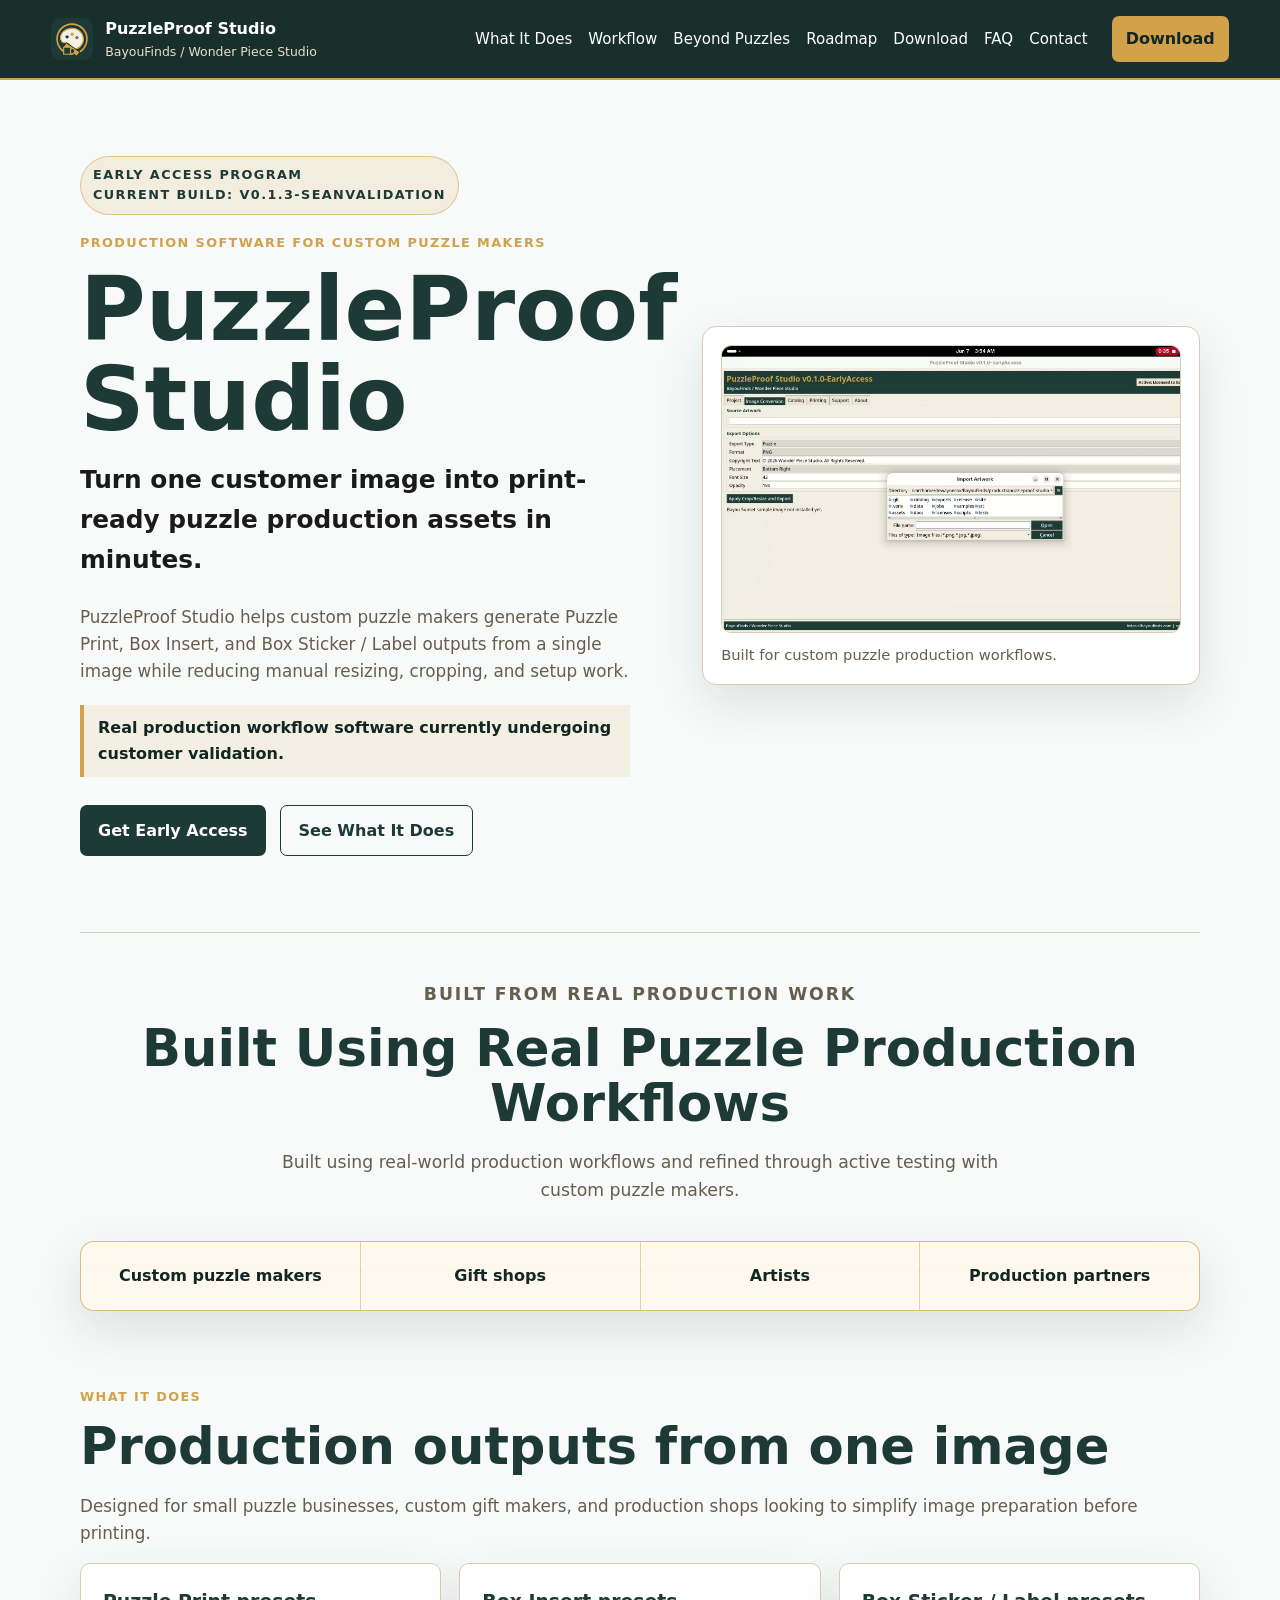
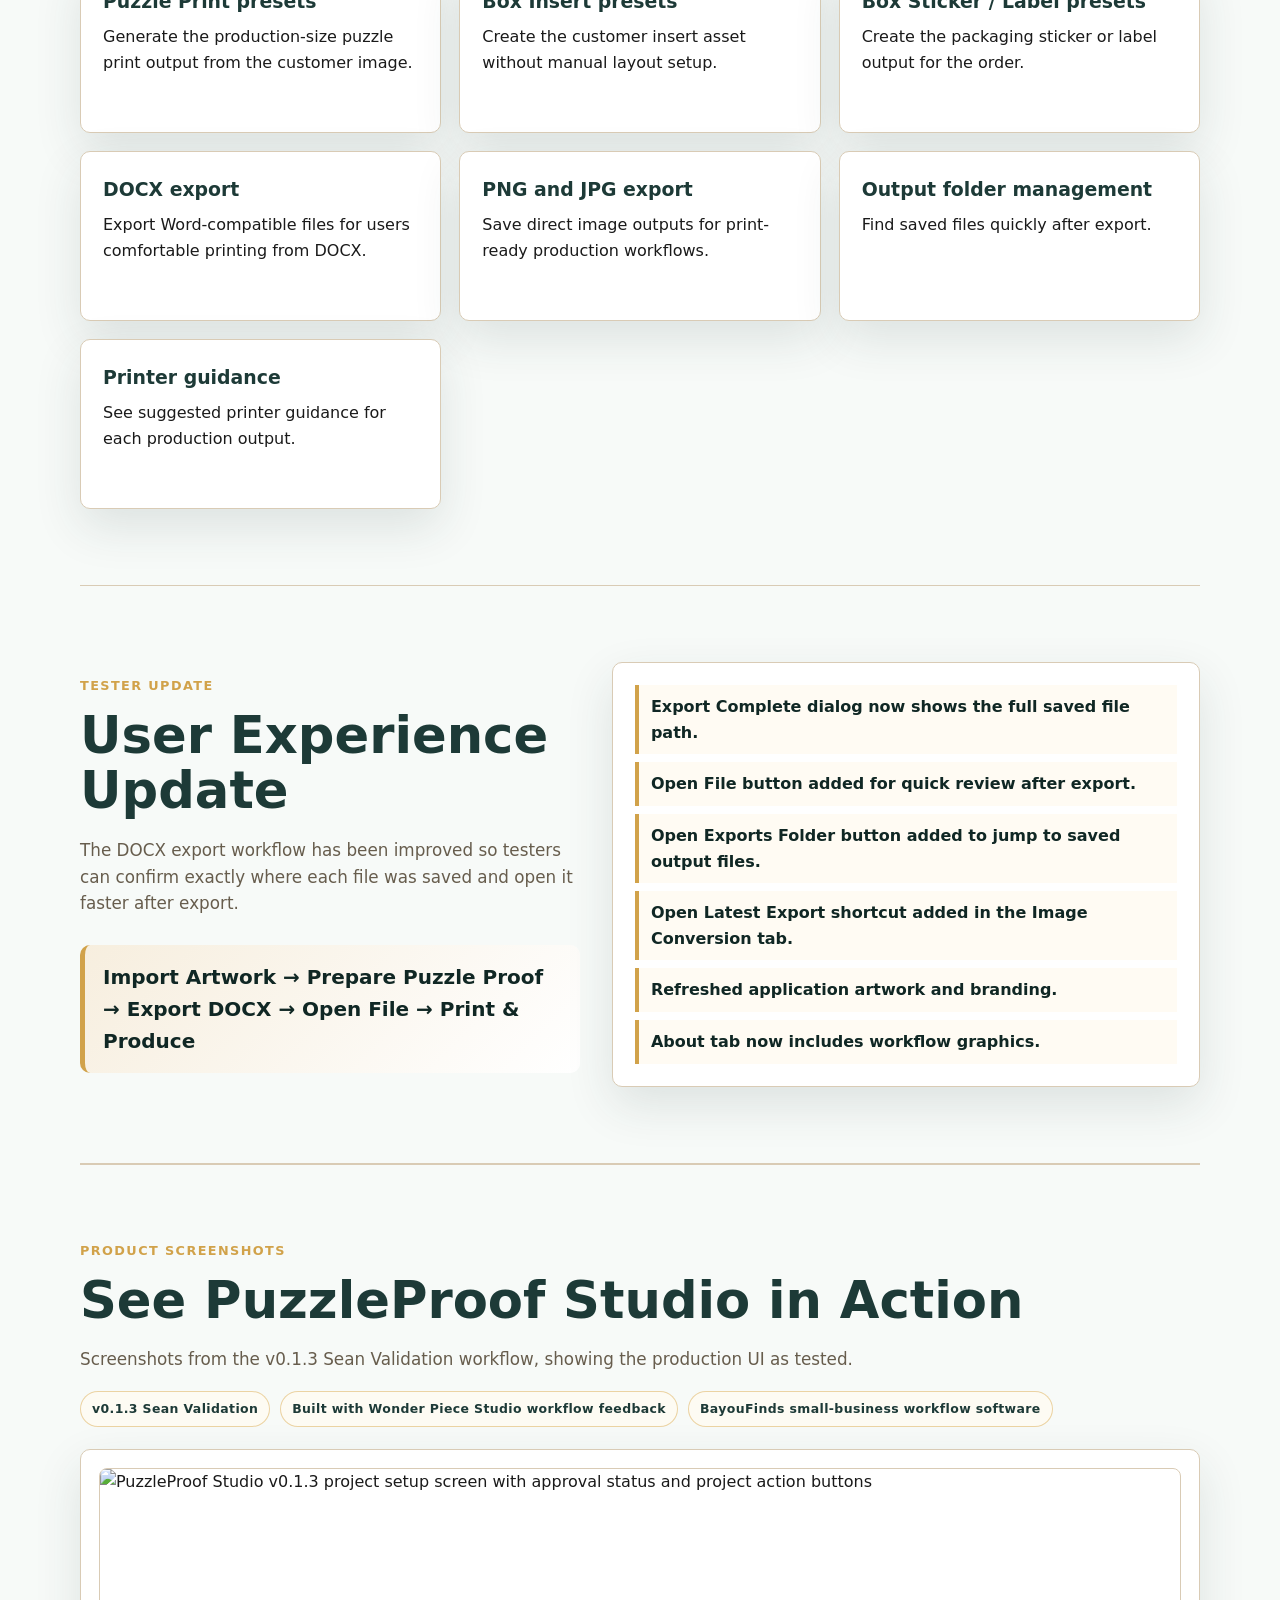
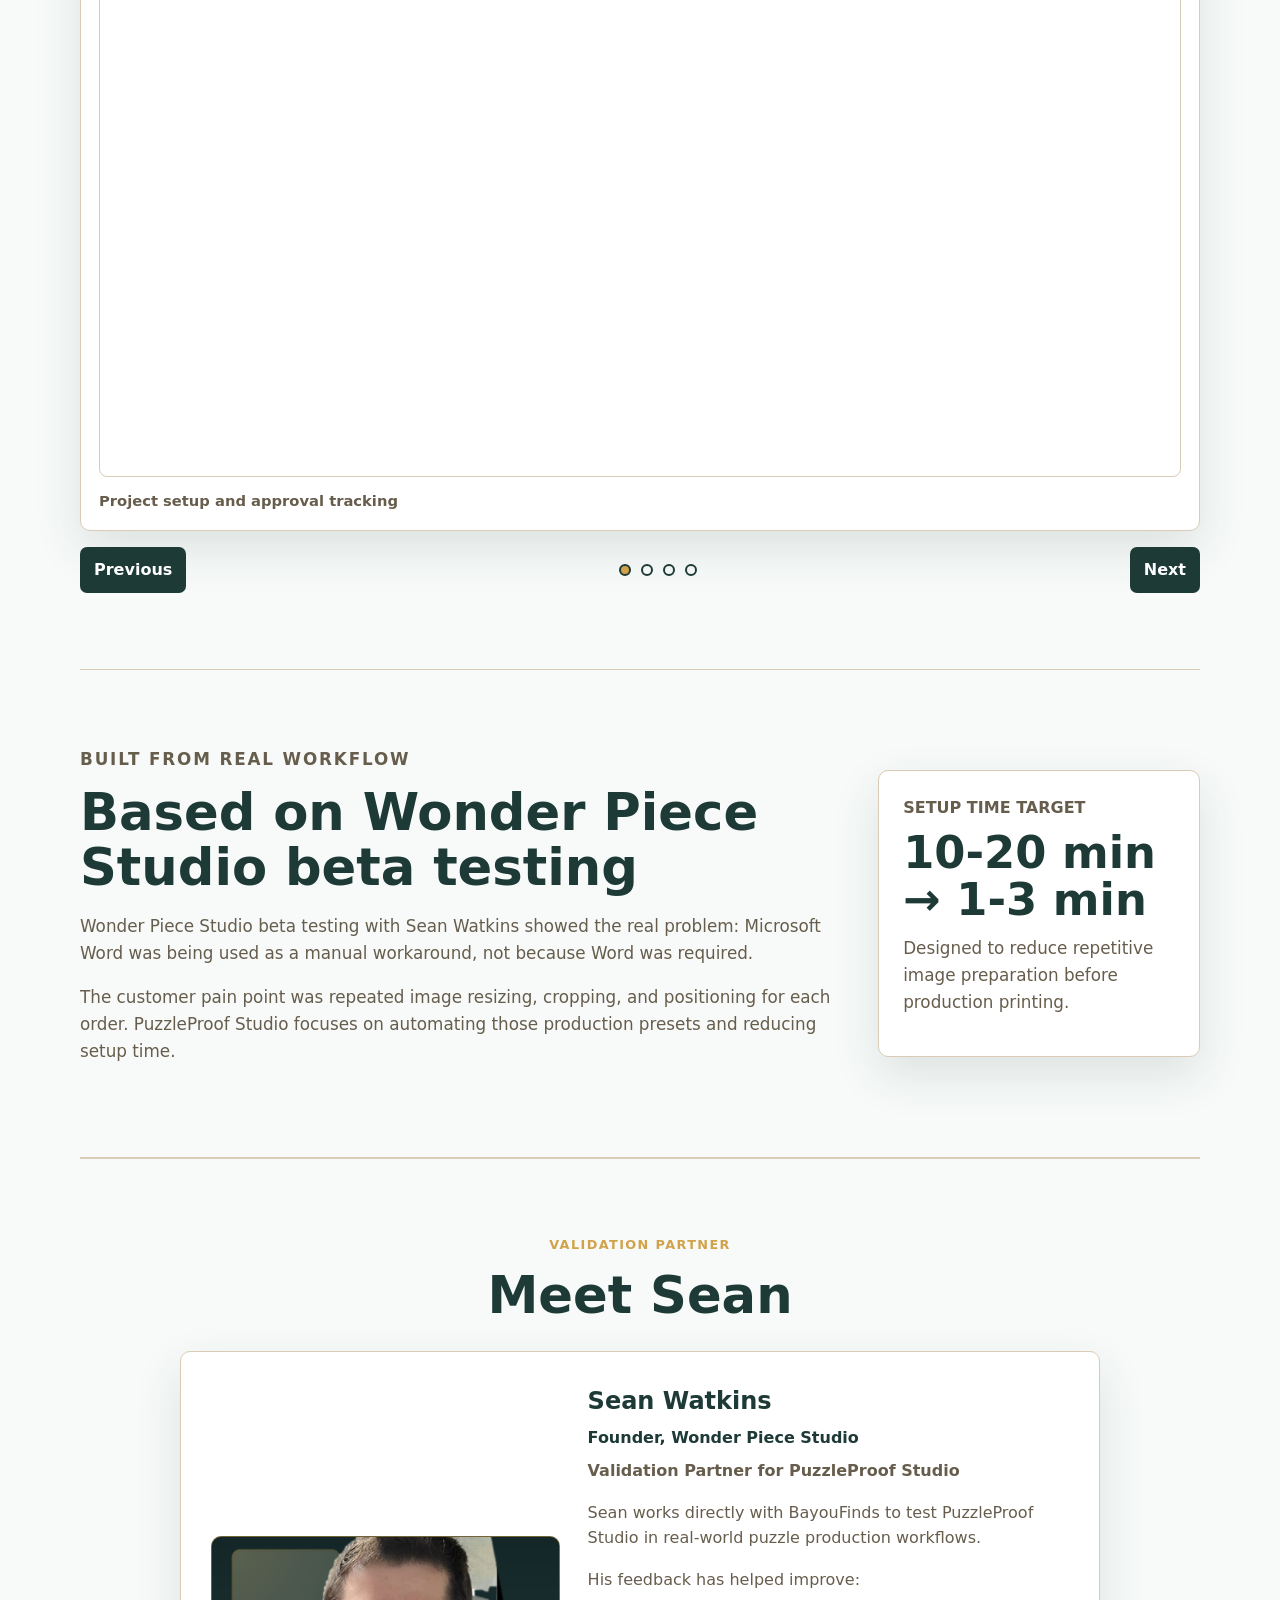
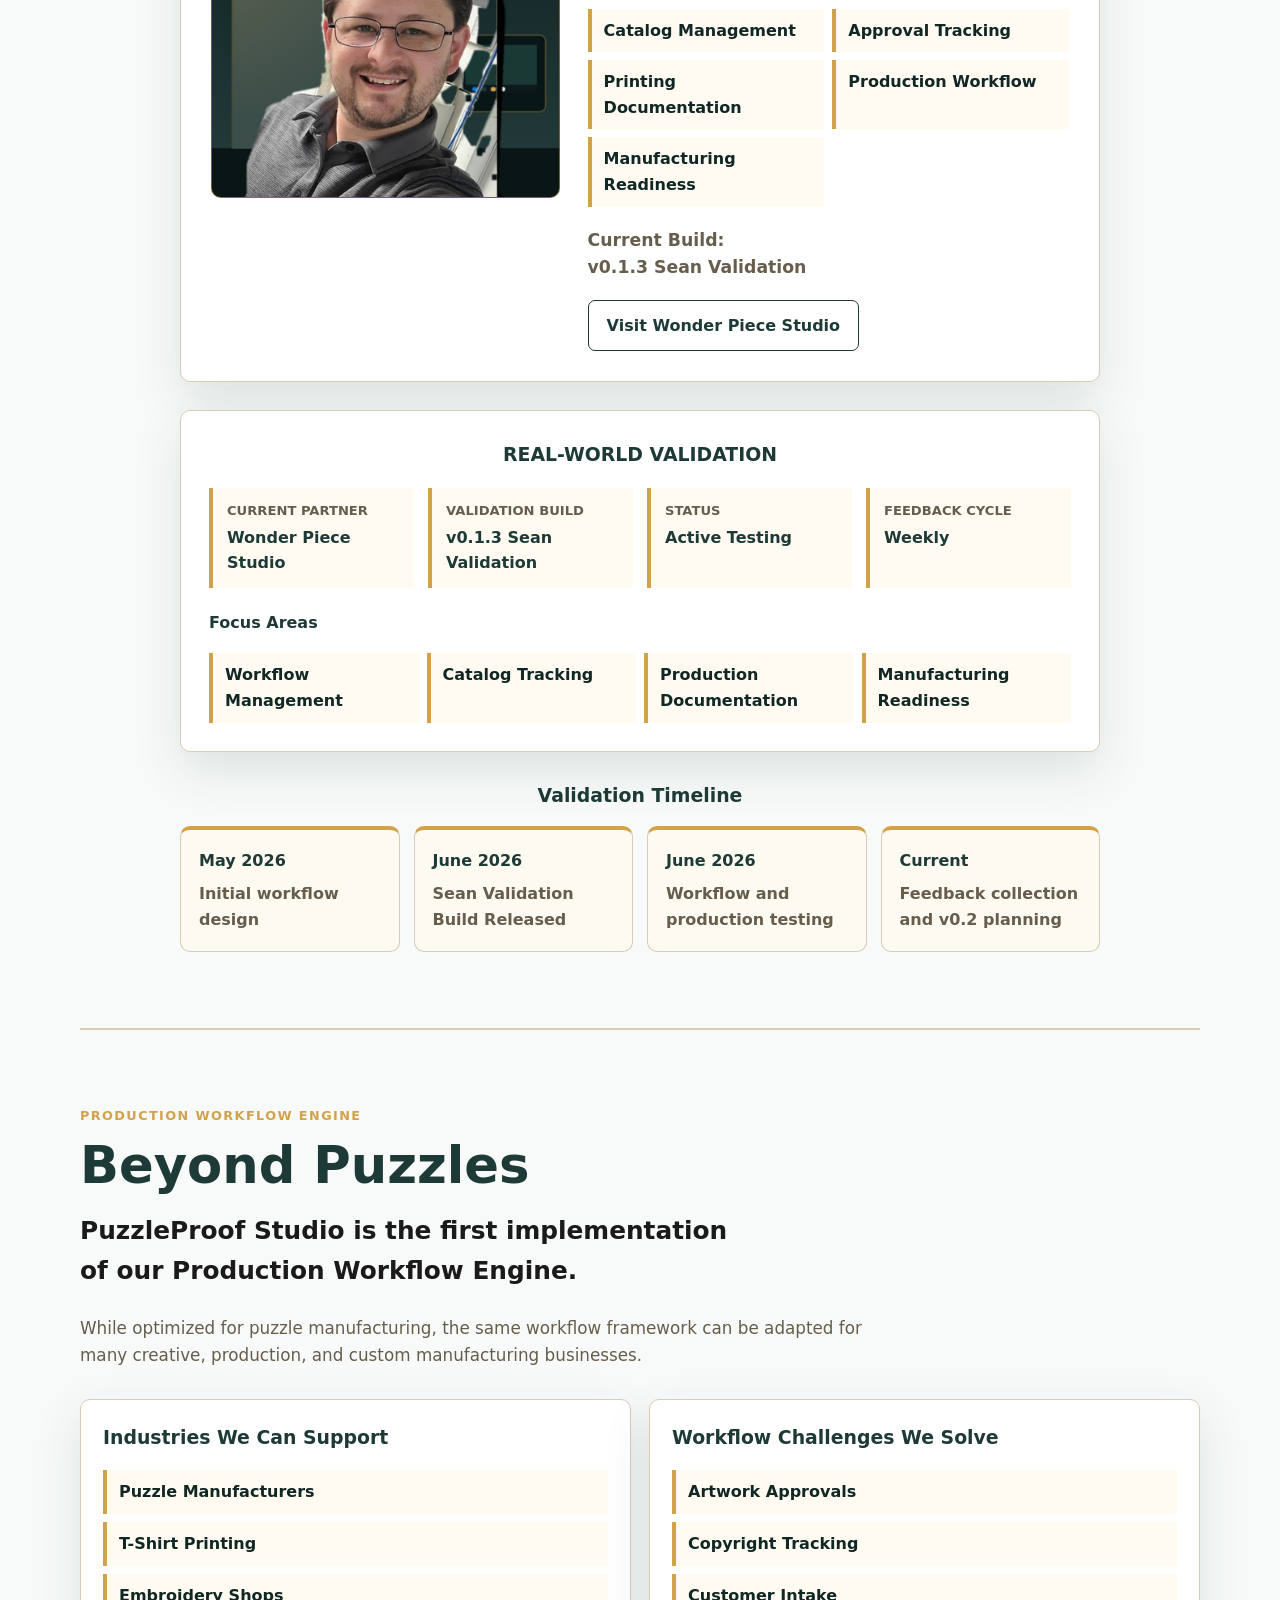
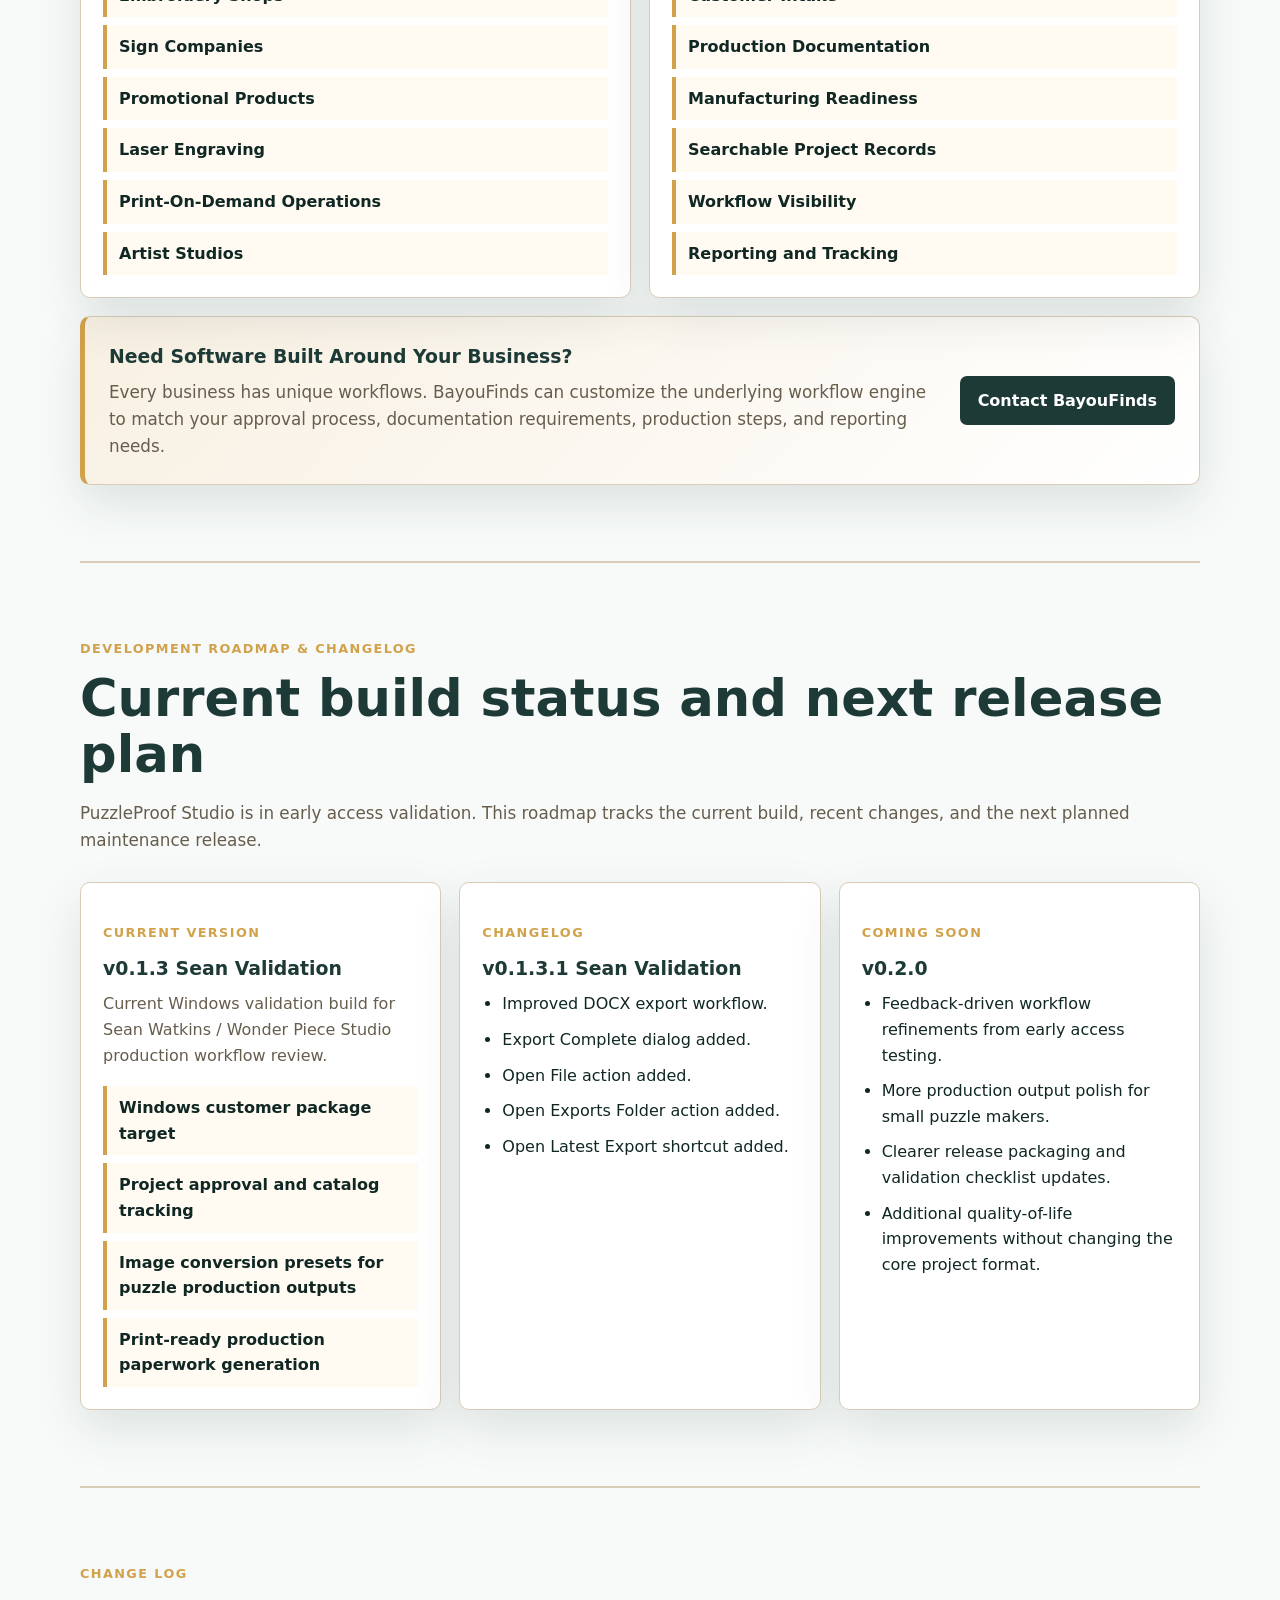
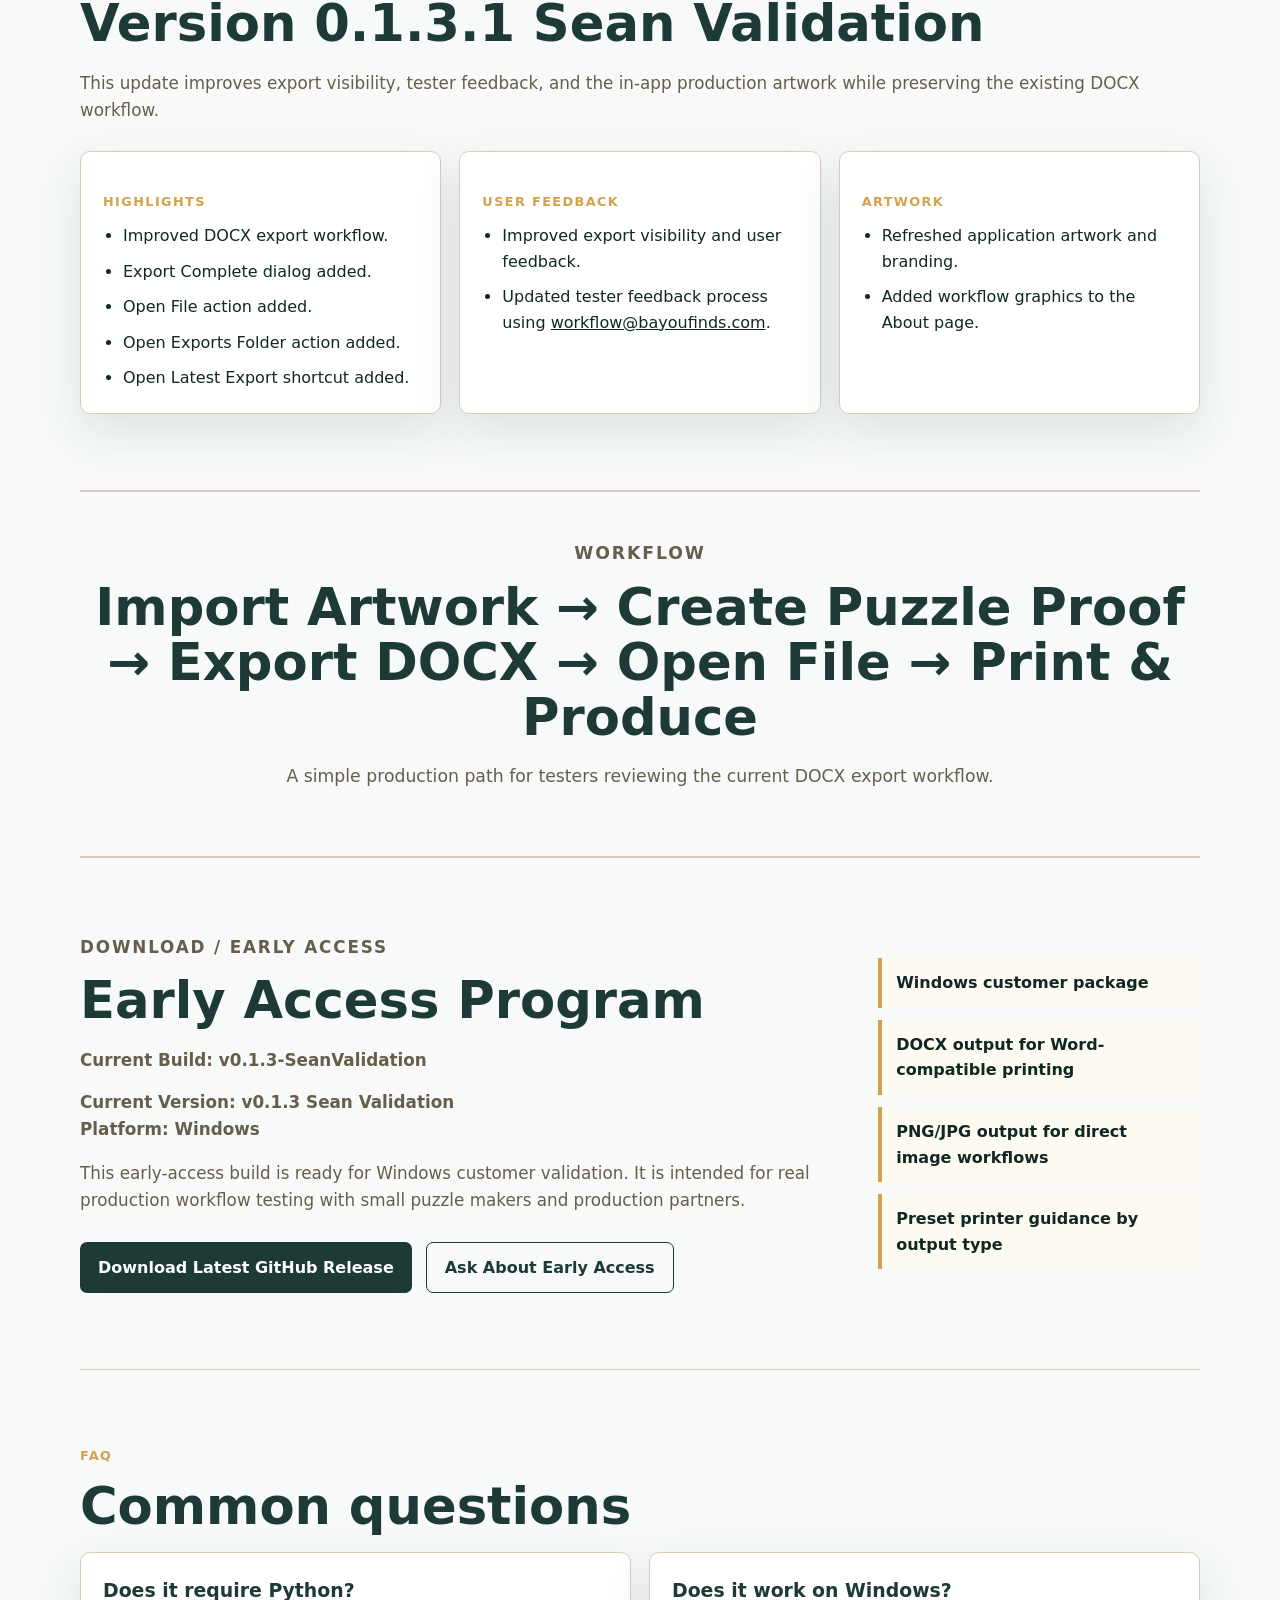
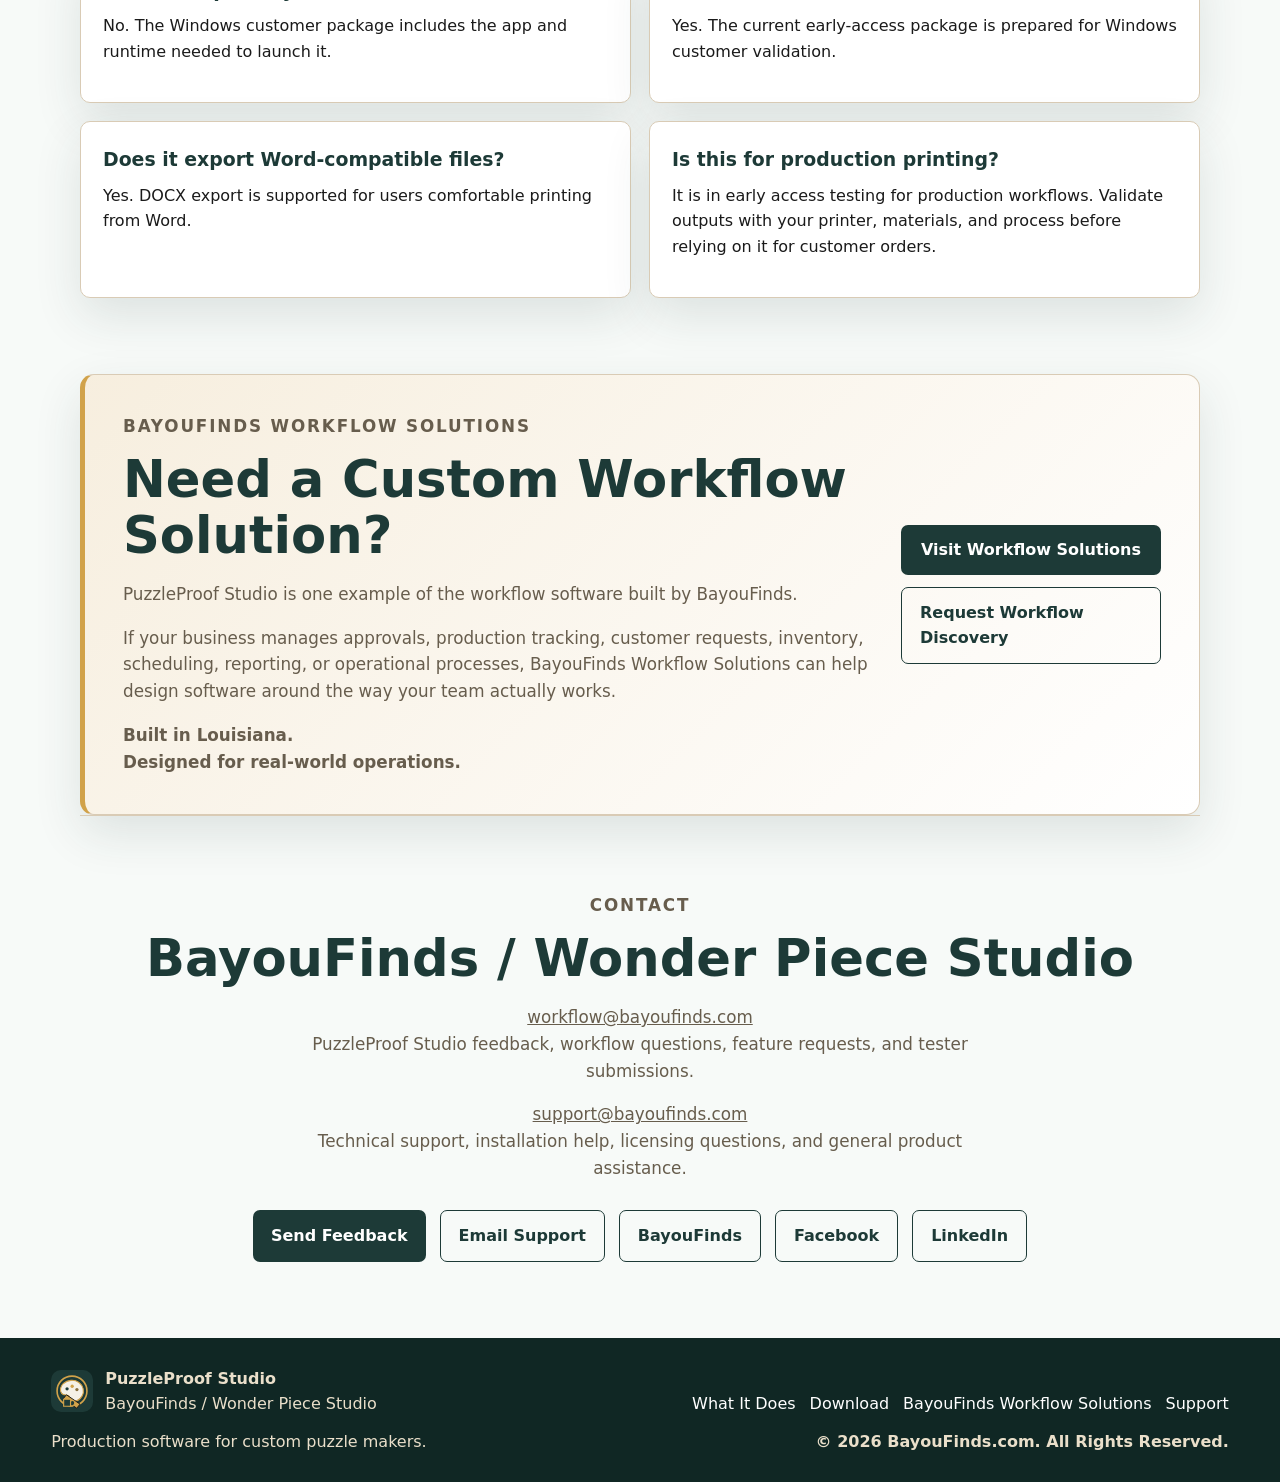
==== commit 7f2e131c: "Remove local test license file" ====
--- a/site/puzzleproof/index.html
+++ b/site/puzzleproof/index.html
@@ -140,11 +140,11 @@
       <div class="carousel" data-carousel>
         <div class="carousel-viewport" aria-live="polite">
           <figure class="carousel-slide is-active" data-slide>
-            <img src="assets/screenshots/puzzleproof-project-v013.png" alt="PuzzleProof Studio v0.1.3 project setup screen with approval status and project action buttons">
+            <img src="assets/screenshots/puzzleproof-v0131-project-setup.png" alt="PuzzleProof Studio v0.1.3 project setup screen with approval status and project action buttons">
             <figcaption>Project setup and approval tracking</figcaption>
           </figure>
           <figure class="carousel-slide" data-slide hidden>
-            <img src="assets/screenshots/puzzleproof-catalog-v013.png" alt="PuzzleProof Studio v0.1.3 catalog tab showing searchable production records and approval status">
+            <img src="assets/screenshots/puzzleproof-v0131-catalog.png" alt="PuzzleProof Studio v0.1.3 catalog tab showing searchable production records and approval status">
             <figcaption>Catalog visibility and production records</figcaption>
           </figure>
           <figure class="carousel-slide" data-slide hidden>
@@ -152,7 +152,7 @@
             <figcaption>Save workflow with project folder and catalog update</figcaption>
           </figure>
           <figure class="carousel-slide" data-slide hidden>
-            <img src="assets/screenshots/puzzleproof-printing-v013.png" alt="PuzzleProof Studio v0.1.3 Printing Command Center with create buttons for artist release, copyright form, production sheet, and sticker files">
+            <img src="assets/screenshots/puzzleproof-v0131-printing.png" alt="PuzzleProof Studio v0.1.3 Printing Command Center with create buttons for artist release, copyright form, production sheet, and sticker files">
             <figcaption>Printing Command Center with Create workflow</figcaption>
           </figure>
         </div>
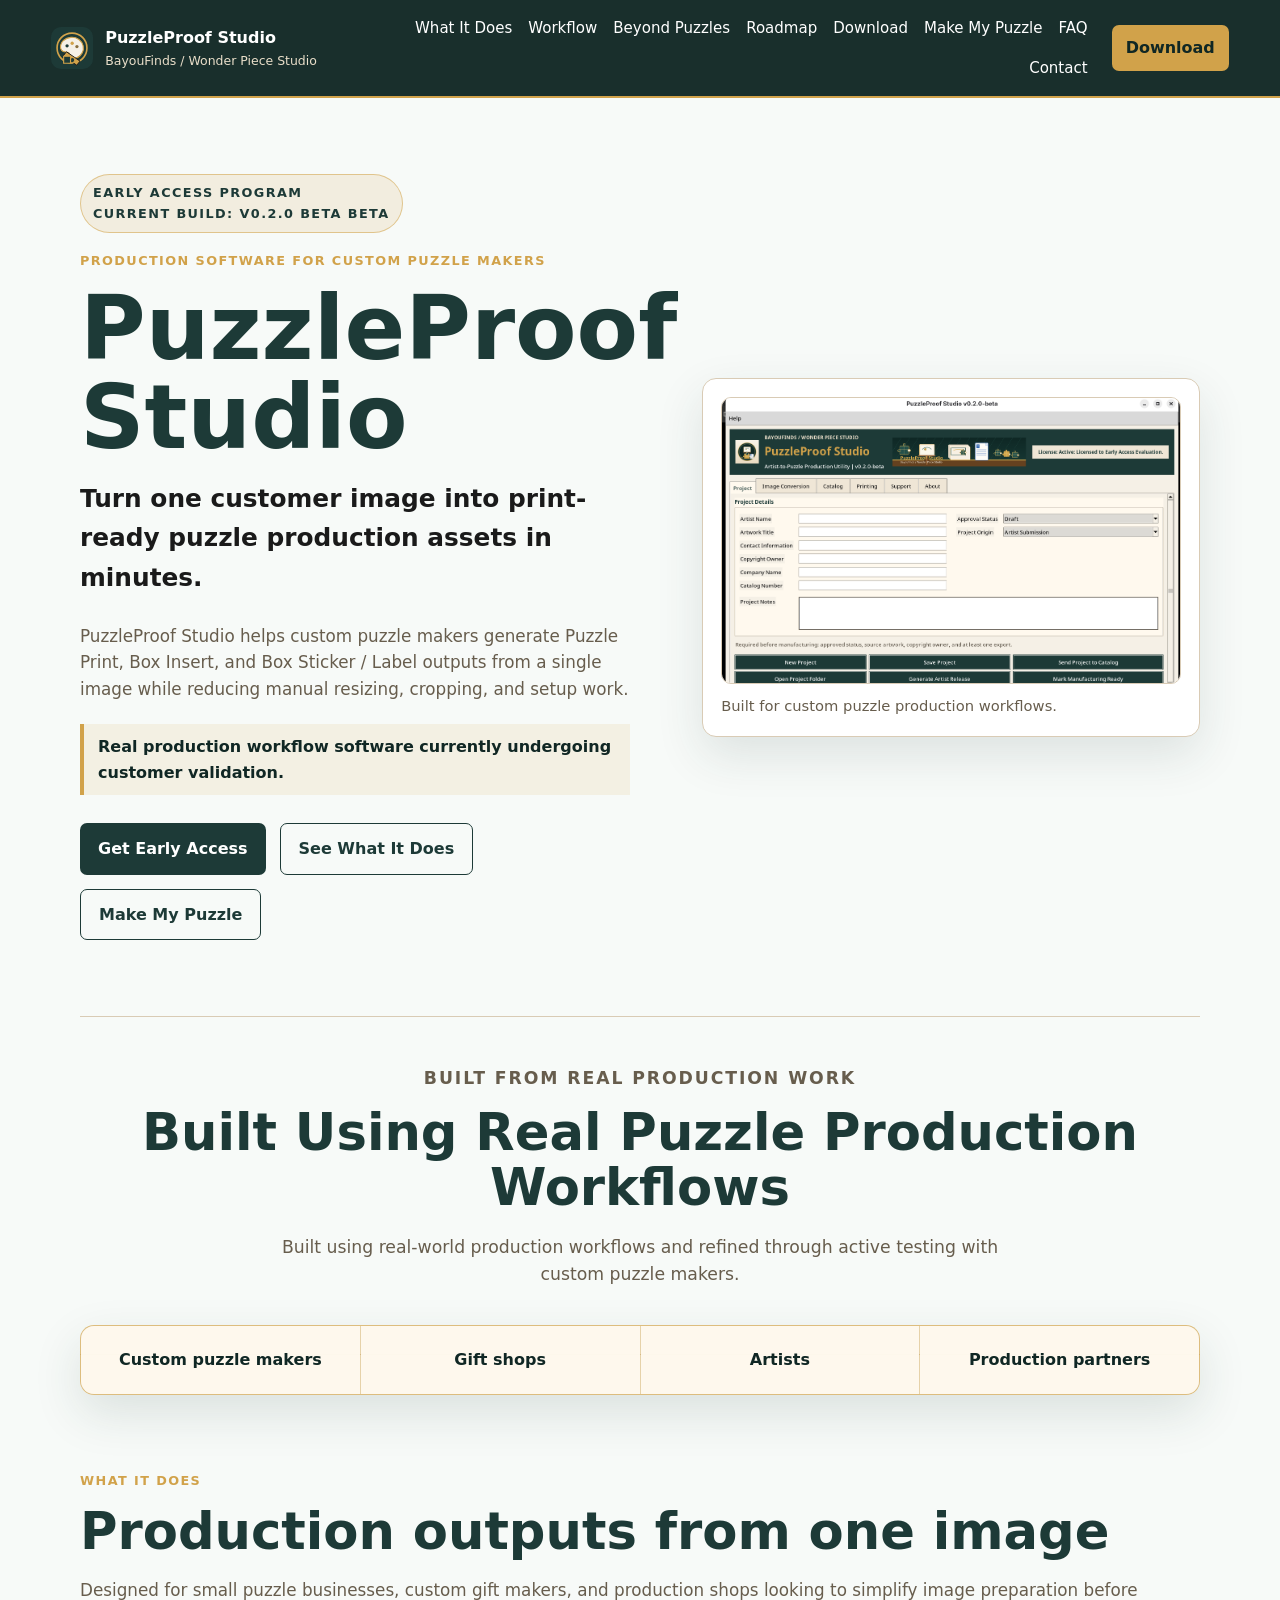
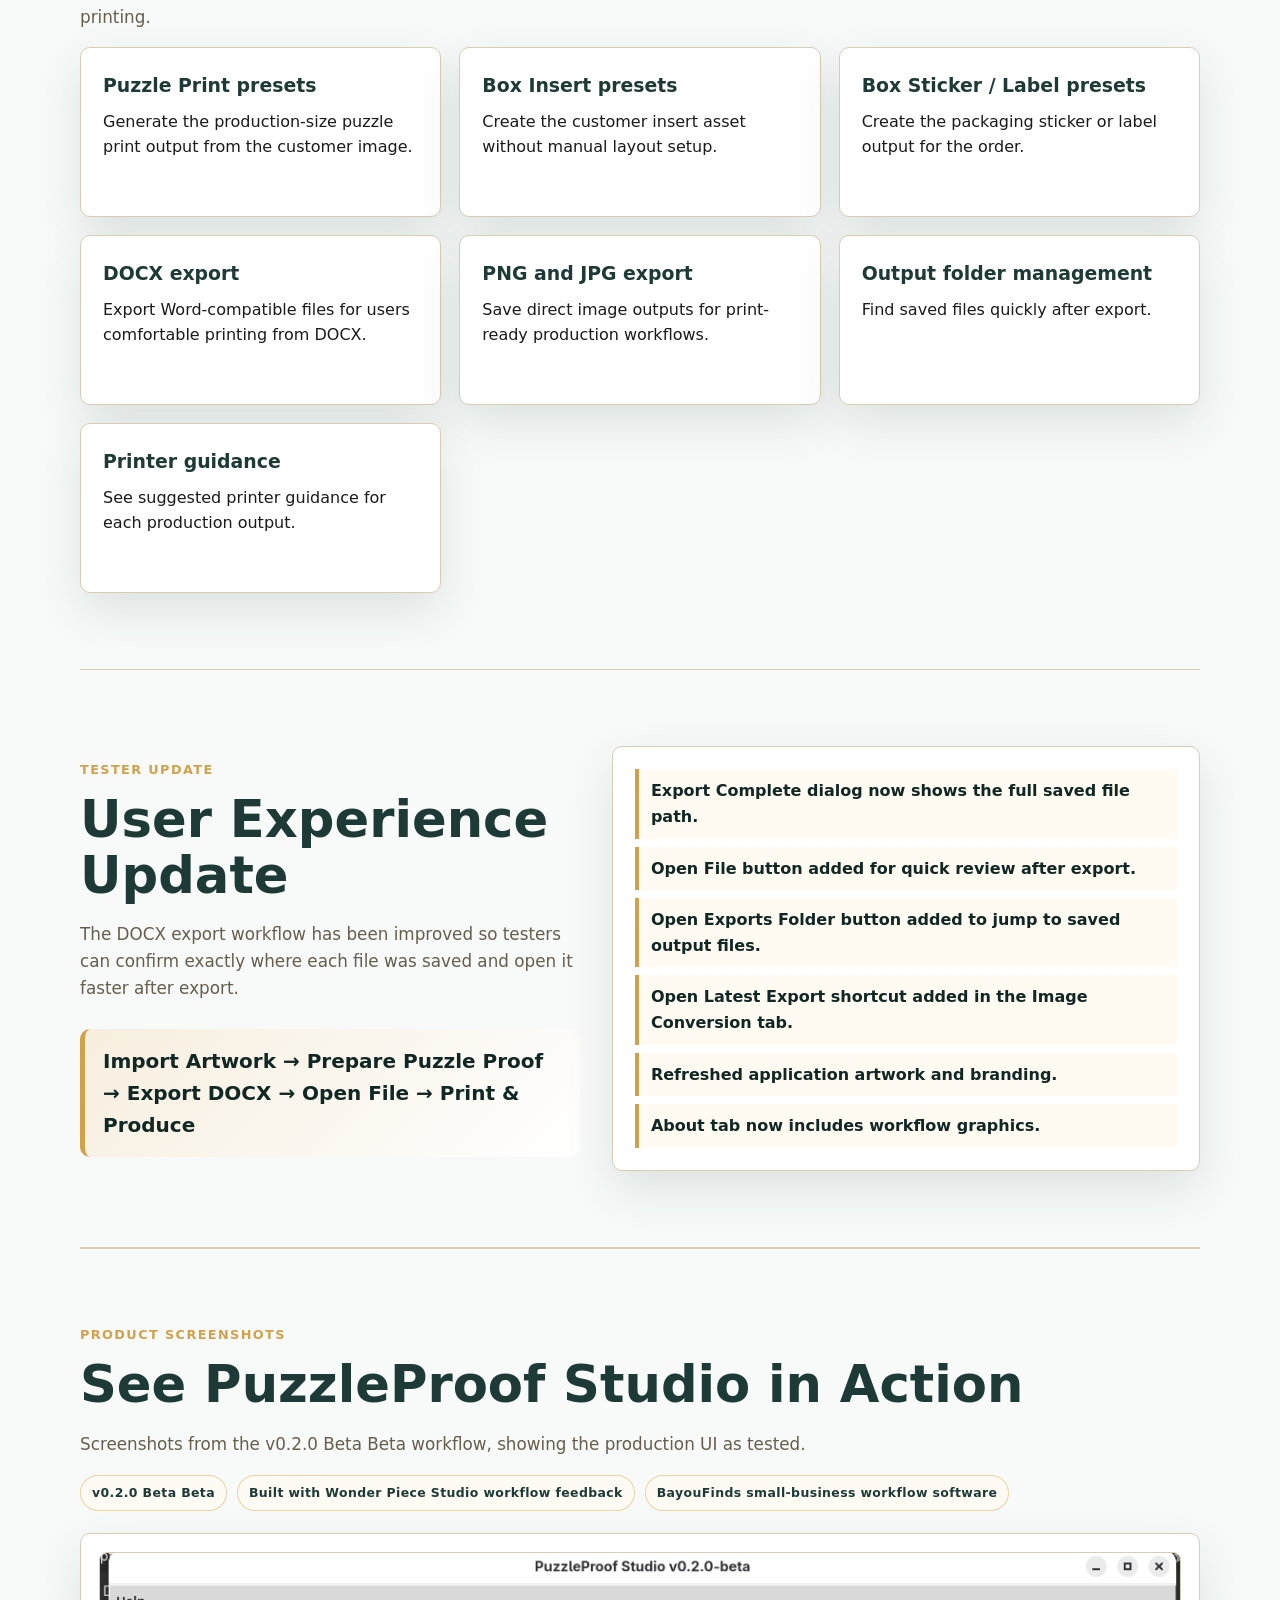
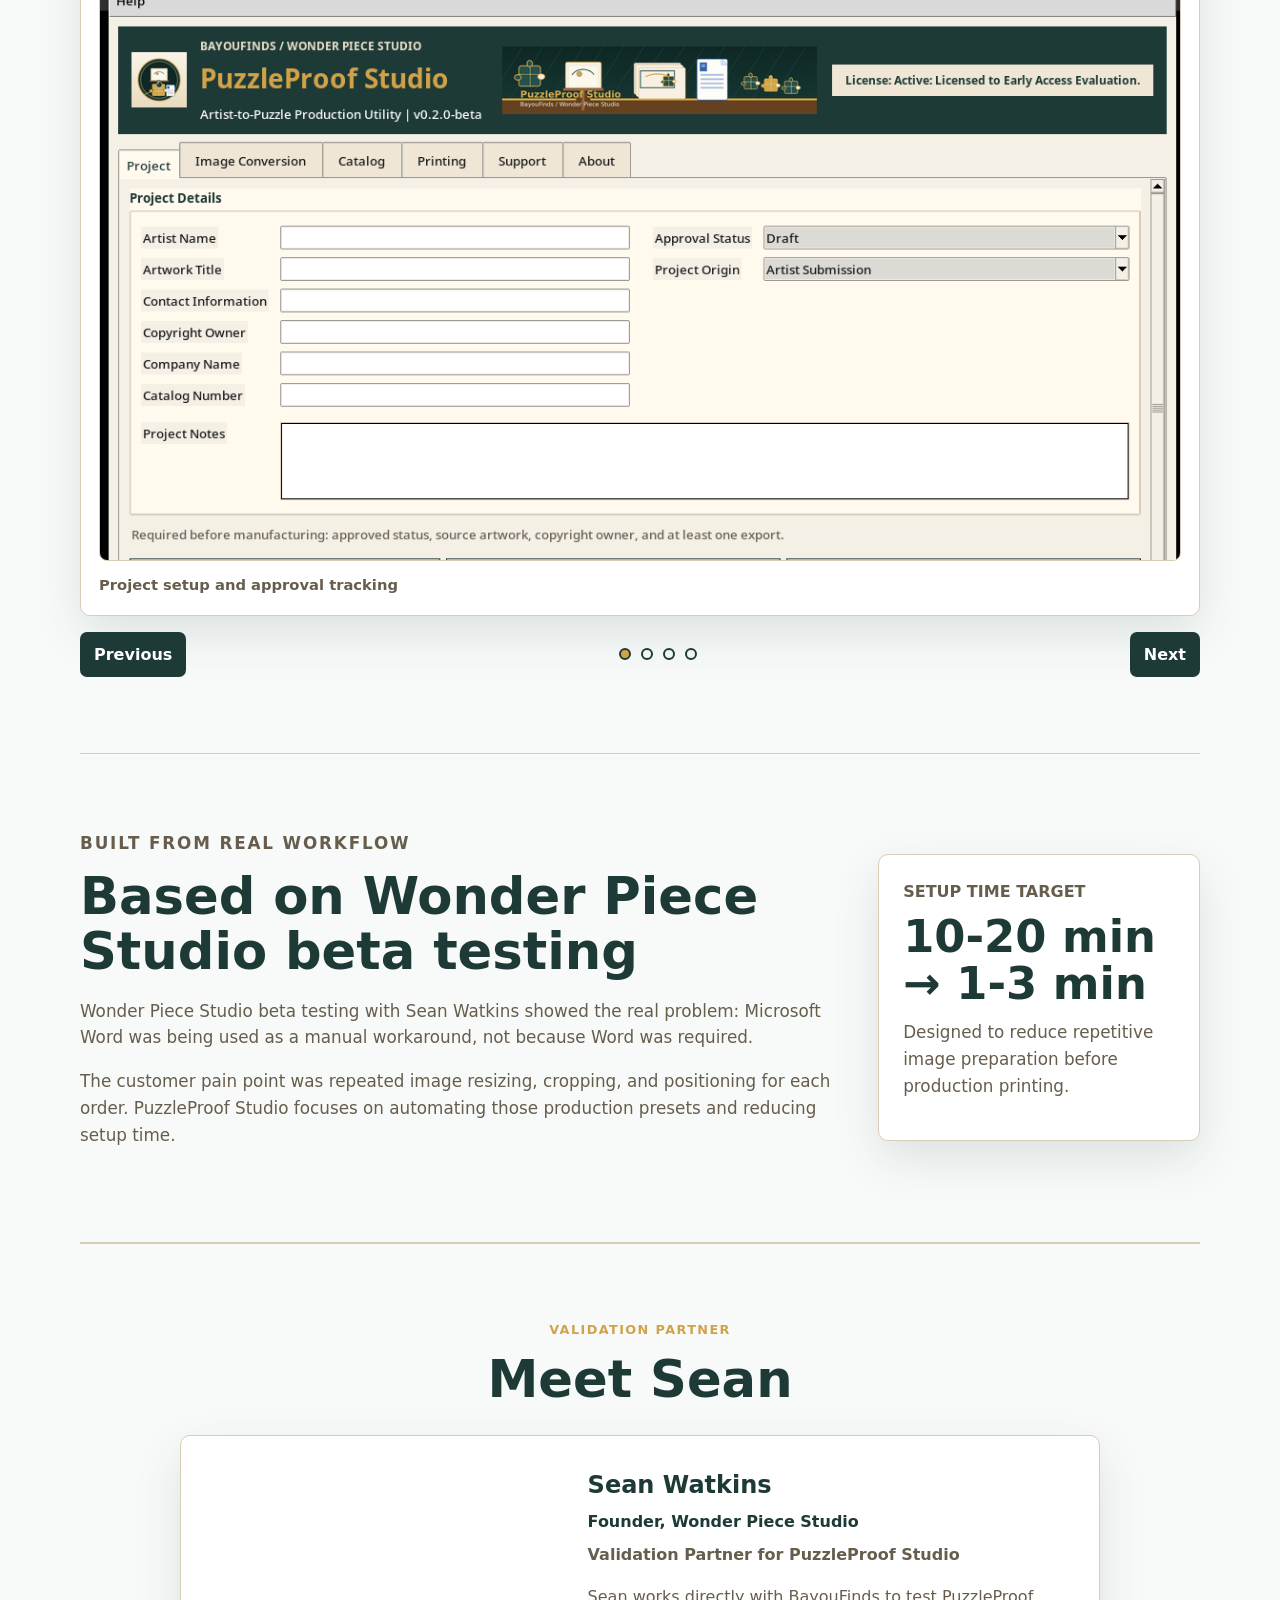
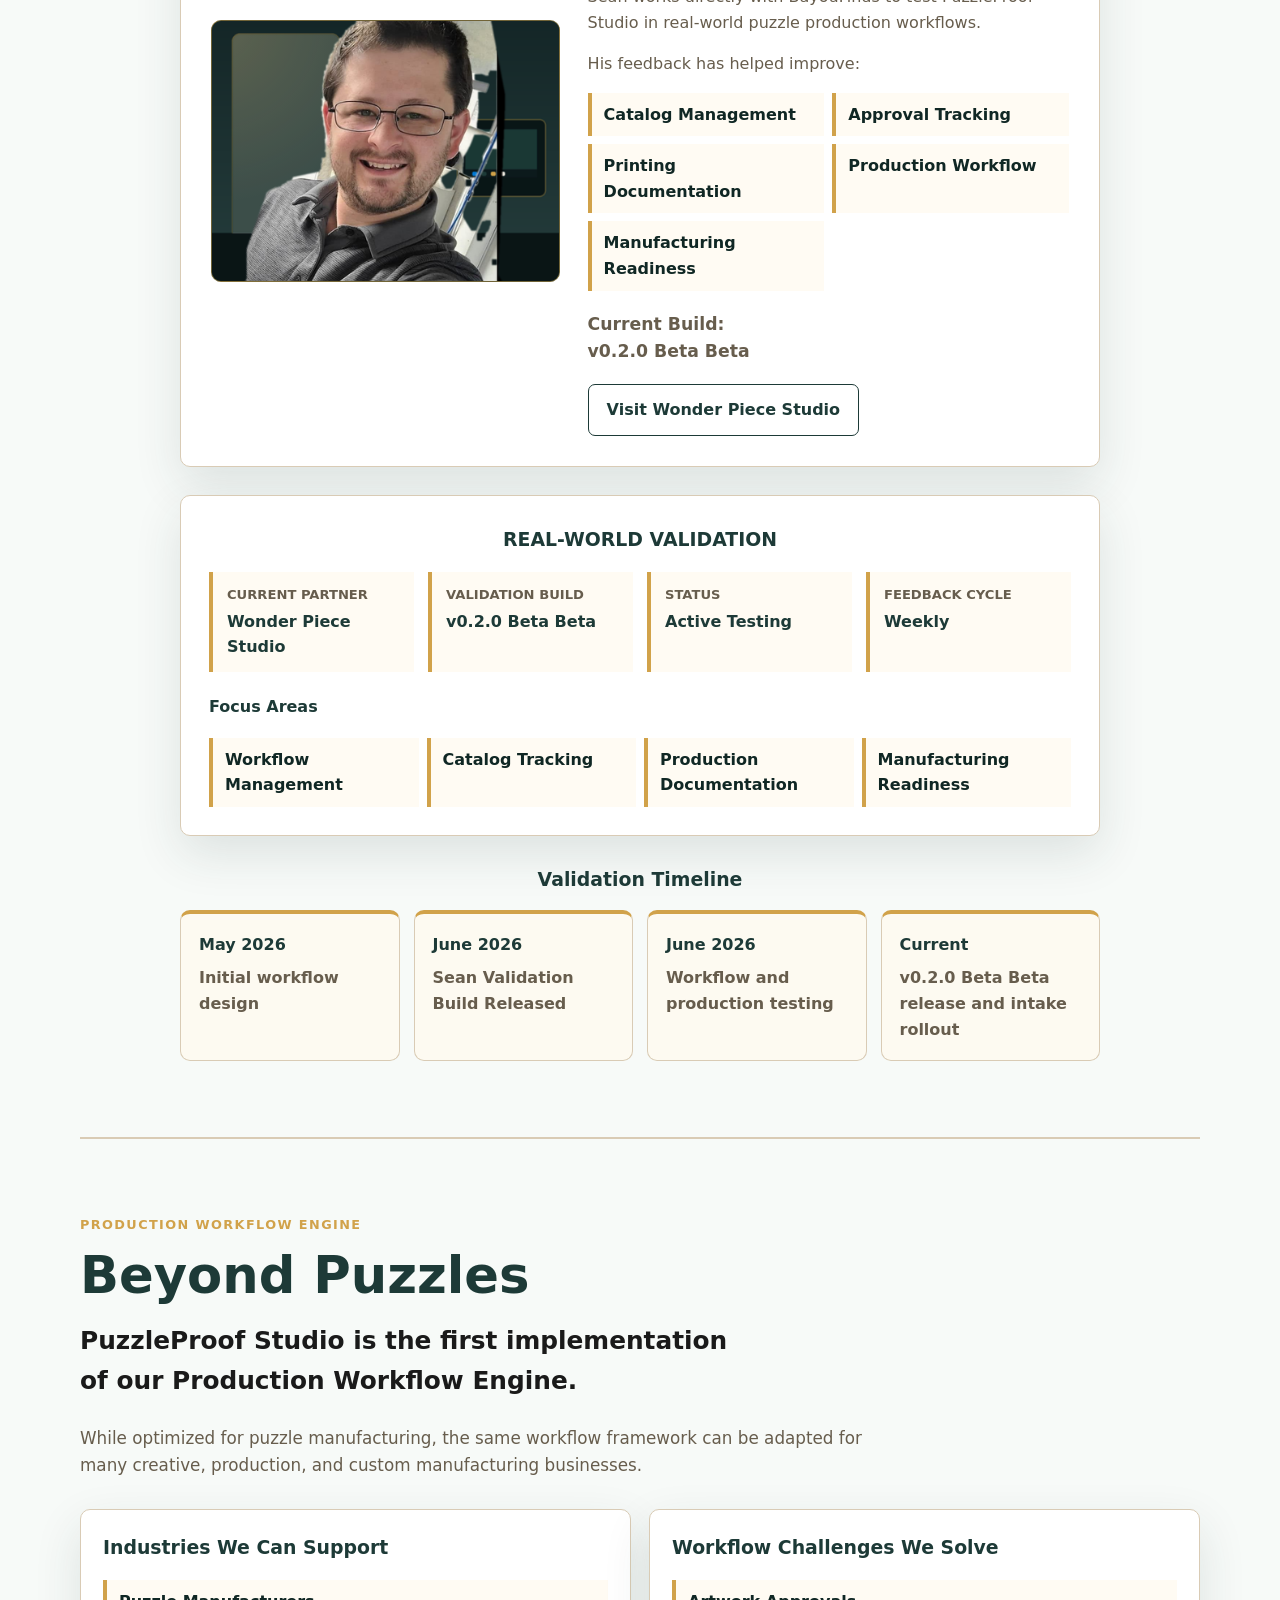
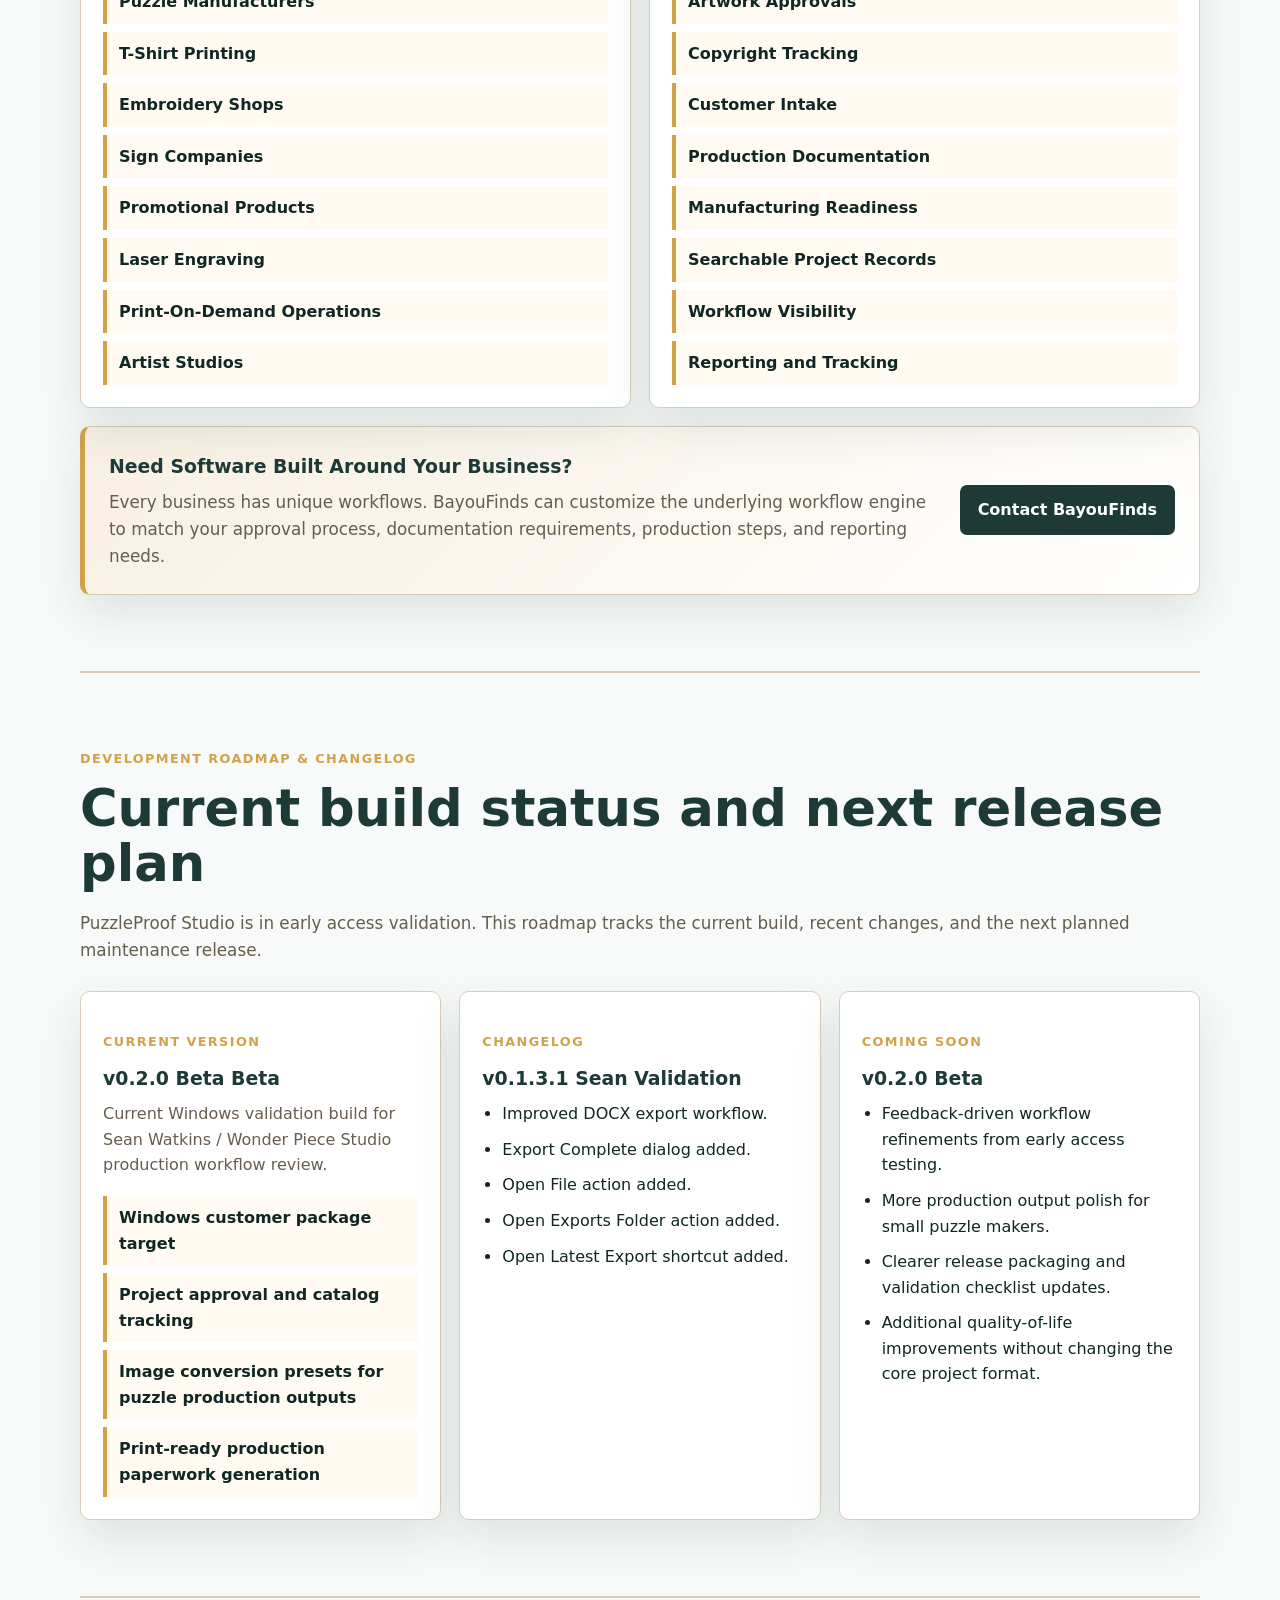
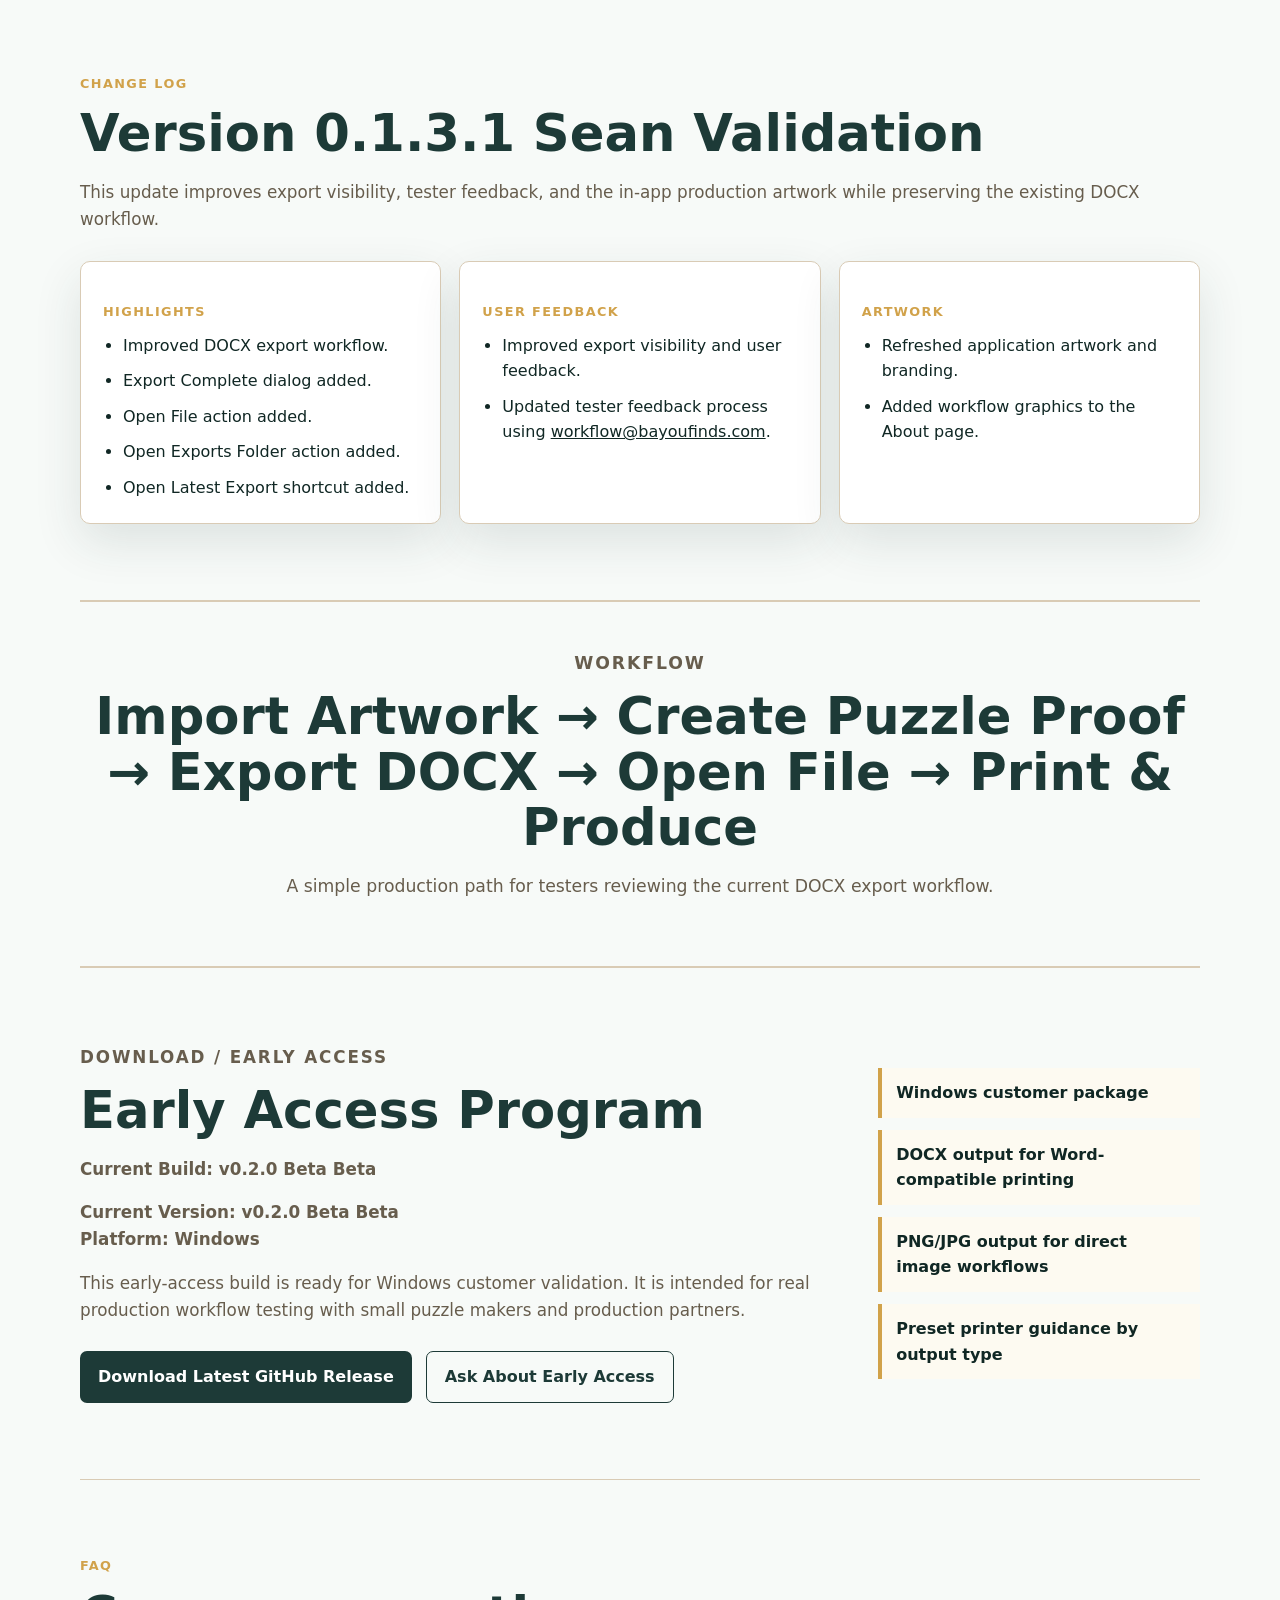
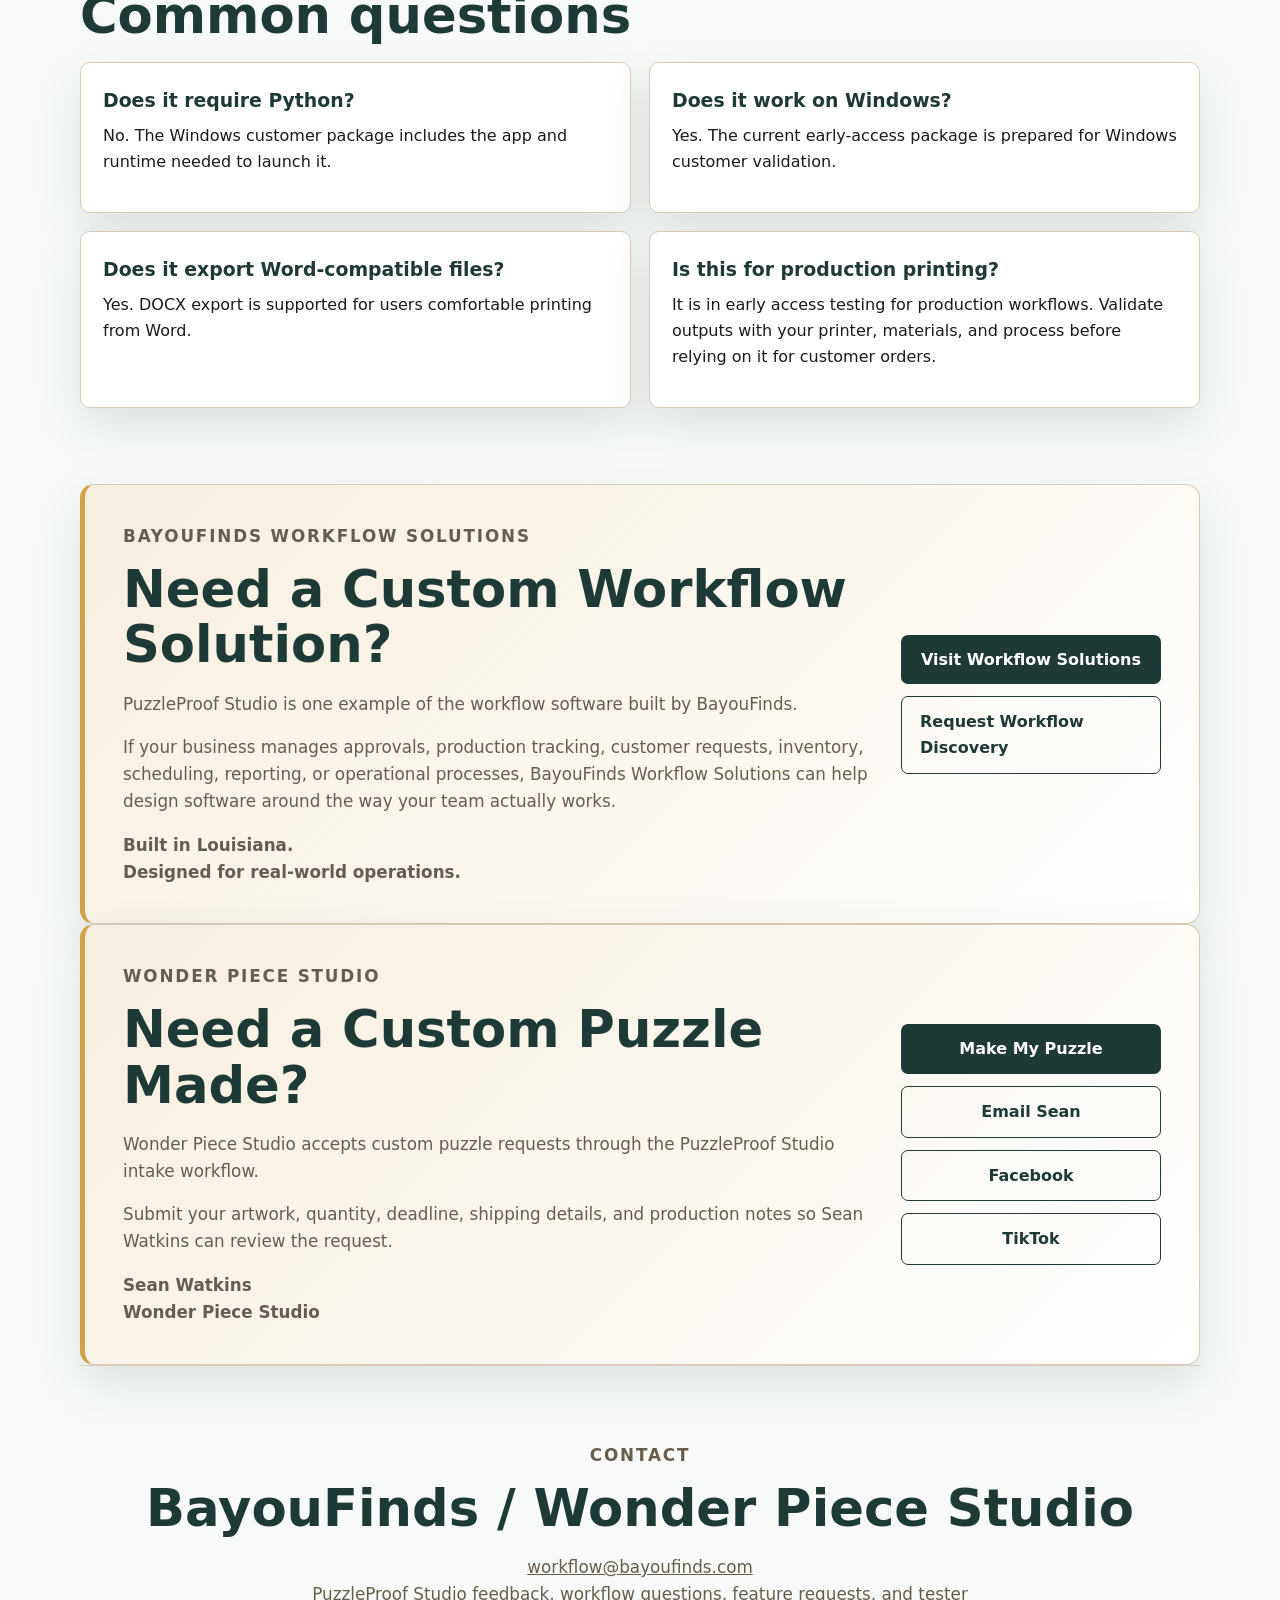
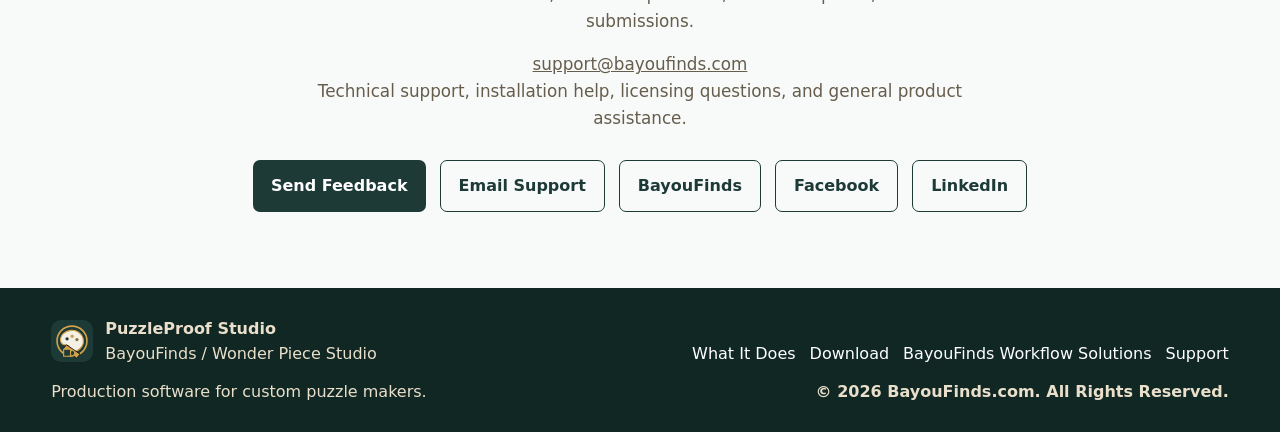
==== commit c743f60d: "Refresh PuzzleProof Studio site for v0.2.0 beta" ====
--- a/site/puzzleproof/index.html
+++ b/site/puzzleproof/index.html
@@ -33,6 +33,7 @@
       <a href="#beyond-puzzles">Beyond Puzzles</a>
       <a href="#roadmap">Roadmap</a>
       <a href="#download">Download</a>
+      <a href="intake.html">Make My Puzzle</a>
       <a href="#faq">FAQ</a>
       <a href="#contact">Contact</a>
     </nav>
@@ -42,7 +43,7 @@
   <main id="top">
     <section class="hero section">
       <div class="hero-copy">
-        <p class="badge">Early Access Program<br>Current Build: v0.1.3-SeanValidation</p>
+        <p class="badge">Early Access Program<br>Current Build: v0.2.0 Beta Beta</p>
         <p class="eyebrow">Production software for custom puzzle makers</p>
         <h1>PuzzleProof Studio</h1>
         <p class="subheadline">Turn one customer image into print-ready puzzle production assets in minutes.</p>
@@ -52,10 +53,11 @@
           <!-- Swap this href to Payhip when paid early access is ready. -->
           <a class="button primary" href="https://github.com/dewaynecox123456-lang/puzzleproof-studio/releases/latest" data-future-href="https://bayoufinds.com/b/x98IV" rel="noopener">Get Early Access</a>
           <a class="button secondary" href="#what-it-does">See What It Does</a>
+          <a class="button secondary" href="intake.html">Make My Puzzle</a>
         </div>
       </div>
       <figure class="hero-product" aria-label="PuzzleProof Studio product preview">
-        <img src="assets/screenshots/candidate-homepage.png" alt="PuzzleProof Studio desktop app showing the production workflow">
+        <img src="assets/screenshots/puzzleproof-v020-project.png" alt="PuzzleProof Studio desktop app showing the production workflow">
         <figcaption>Built for custom puzzle production workflows.</figcaption>
       </figure>
     </section>
@@ -131,28 +133,28 @@
     <section class="section screenshot-carousel" aria-labelledby="screenshots-title">
       <p class="eyebrow">Product screenshots</p>
       <h2 id="screenshots-title">See PuzzleProof Studio in Action</h2>
-      <p class="section-intro">Screenshots from the v0.1.3 Sean Validation workflow, showing the production UI as tested.</p>
+      <p class="section-intro">Screenshots from the v0.2.0 Beta Beta workflow, showing the production UI as tested.</p>
       <div class="screenshot-badges" aria-label="Screenshot validation context">
-        <span>v0.1.3 Sean Validation</span>
+        <span>v0.2.0 Beta Beta</span>
         <span>Built with Wonder Piece Studio workflow feedback</span>
         <span>BayouFinds small-business workflow software</span>
       </div>
       <div class="carousel" data-carousel>
         <div class="carousel-viewport" aria-live="polite">
           <figure class="carousel-slide is-active" data-slide>
-            <img src="assets/screenshots/puzzleproof-v0131-project-setup.png" alt="PuzzleProof Studio v0.1.3 project setup screen with approval status and project action buttons">
+            <img src="assets/screenshots/puzzleproof-v020-project.png" alt="PuzzleProof Studio v0.2.0 Beta project setup screen with approval status and project action buttons">
             <figcaption>Project setup and approval tracking</figcaption>
           </figure>
           <figure class="carousel-slide" data-slide hidden>
-            <img src="assets/screenshots/puzzleproof-v0131-catalog.png" alt="PuzzleProof Studio v0.1.3 catalog tab showing searchable production records and approval status">
+            <img src="assets/screenshots/puzzleproof-v020-catalog.png" alt="PuzzleProof Studio v0.2.0 Beta catalog tab showing searchable production records and approval status">
             <figcaption>Catalog visibility and production records</figcaption>
           </figure>
           <figure class="carousel-slide" data-slide hidden>
-            <img src="assets/screenshots/puzzleproof-save-workflow-v013.png" alt="PuzzleProof Studio v0.1.3 project save confirmation showing the project folder and catalog update paths">
+            <img src="assets/screenshots/puzzleproof-v020-export-complete.png" alt="PuzzleProof Studio v0.1.3 project save confirmation showing the project folder and catalog update paths">
             <figcaption>Save workflow with project folder and catalog update</figcaption>
           </figure>
           <figure class="carousel-slide" data-slide hidden>
-            <img src="assets/screenshots/puzzleproof-v0131-printing.png" alt="PuzzleProof Studio v0.1.3 Printing Command Center with create buttons for artist release, copyright form, production sheet, and sticker files">
+            <img src="assets/screenshots/puzzleproof-v020-printing.png" alt="PuzzleProof Studio v0.2.0 Beta Printing Command Center with create buttons for artist release, copyright form, production sheet, and sticker files">
             <figcaption>Printing Command Center with Create workflow</figcaption>
           </figure>
         </div>
@@ -203,7 +205,7 @@
             <li>Production Workflow</li>
             <li>Manufacturing Readiness</li>
           </ul>
-          <p class="build-label">Current Build:<br>v0.1.3 Sean Validation</p>
+          <p class="build-label">Current Build:<br>v0.2.0 Beta Beta</p>
           <a class="button secondary" href="#contact">Visit Wonder Piece Studio</a>
         </div>
       </article>
@@ -216,7 +218,7 @@
           </div>
           <div>
             <dt>Validation Build</dt>
-            <dd>v0.1.3 Sean Validation</dd>
+            <dd>v0.2.0 Beta Beta</dd>
           </div>
           <div>
             <dt>Status</dt>
@@ -254,7 +256,7 @@
           </article>
           <article>
             <span>Current</span>
-            <p>Feedback collection and v0.2 planning</p>
+            <p>v0.2.0 Beta Beta release and intake rollout</p>
           </article>
         </div>
       </div>
@@ -314,7 +316,7 @@
       <div class="roadmap-grid">
         <article class="roadmap-card current-version">
           <span class="microcopy">Current Version</span>
-          <h3>v0.1.3 Sean Validation</h3>
+          <h3>v0.2.0 Beta Beta</h3>
           <p>Current Windows validation build for Sean Watkins / Wonder Piece Studio production workflow review.</p>
           <ul class="check-list compact-list">
             <li>Windows customer package target</li>
@@ -338,7 +340,7 @@
 
         <article class="roadmap-card">
           <span class="microcopy">Coming Soon</span>
-          <h3>v0.2.0</h3>
+          <h3>v0.2.0 Beta</h3>
           <ul class="change-list">
             <li>Feedback-driven workflow refinements from early access testing.</li>
             <li>More production output polish for small puzzle makers.</li>
@@ -391,8 +393,8 @@
       <div>
         <p class="eyebrow">Download / Early Access</p>
         <h2 id="download-title">Early Access Program</h2>
-        <p class="build-label">Current Build: v0.1.3-SeanValidation</p>
-        <p class="release-meta">Current Version: v0.1.3 Sean Validation<br>Platform: Windows</p>
+        <p class="build-label">Current Build: v0.2.0 Beta Beta</p>
+        <p class="release-meta">Current Version: v0.2.0 Beta Beta<br>Platform: Windows</p>
         <p>This early-access build is ready for Windows customer validation. It is intended for real production workflow testing with small puzzle makers and production partners.</p>
         <div class="cta-row">
           <a class="button primary" href="https://github.com/dewaynecox123456-lang/puzzleproof-studio/releases/latest" rel="noopener">Download Latest GitHub Release</a>
@@ -441,6 +443,23 @@
       <div class="bridge-actions" aria-label="BayouFinds Workflow Solutions links">
         <a class="button primary" href="https://bayoufinds-workflow-solutions.netlify.app" rel="noopener">Visit Workflow Solutions</a>
         <a class="button secondary" href="https://bayoufinds-workflow-solutions.netlify.app/#discovery" rel="noopener">Request Workflow Discovery</a>
+      </div>
+    </section>
+
+
+    <section class="section workflow-solutions-bridge" id="make-my-puzzle" aria-labelledby="make-my-puzzle-title">
+      <div>
+        <p class="eyebrow">Wonder Piece Studio</p>
+        <h2 id="make-my-puzzle-title">Need a Custom Puzzle Made?</h2>
+        <p>Wonder Piece Studio accepts custom puzzle requests through the PuzzleProof Studio intake workflow.</p>
+        <p>Submit your artwork, quantity, deadline, shipping details, and production notes so Sean Watkins can review the request.</p>
+        <p class="bridge-kicker">Sean Watkins<br>Wonder Piece Studio</p>
+      </div>
+      <div class="bridge-actions" aria-label="Wonder Piece Studio links">
+        <a class="button primary" href="intake.html">Make My Puzzle</a>
+        <a class="button secondary" href="mailto:watkinssean@wonderpiecestudios.com?subject=Custom%20Puzzle%20Request">Email Sean</a>
+        <a class="button secondary" href="https://www.facebook.com/p/Wonderpiece-Studio-61576265131407/" rel="noopener">Facebook</a>
+        <a class="button secondary" href="https://www.tiktok.com/@seanpuzzles" rel="noopener">TikTok</a>
       </div>
     </section>
 
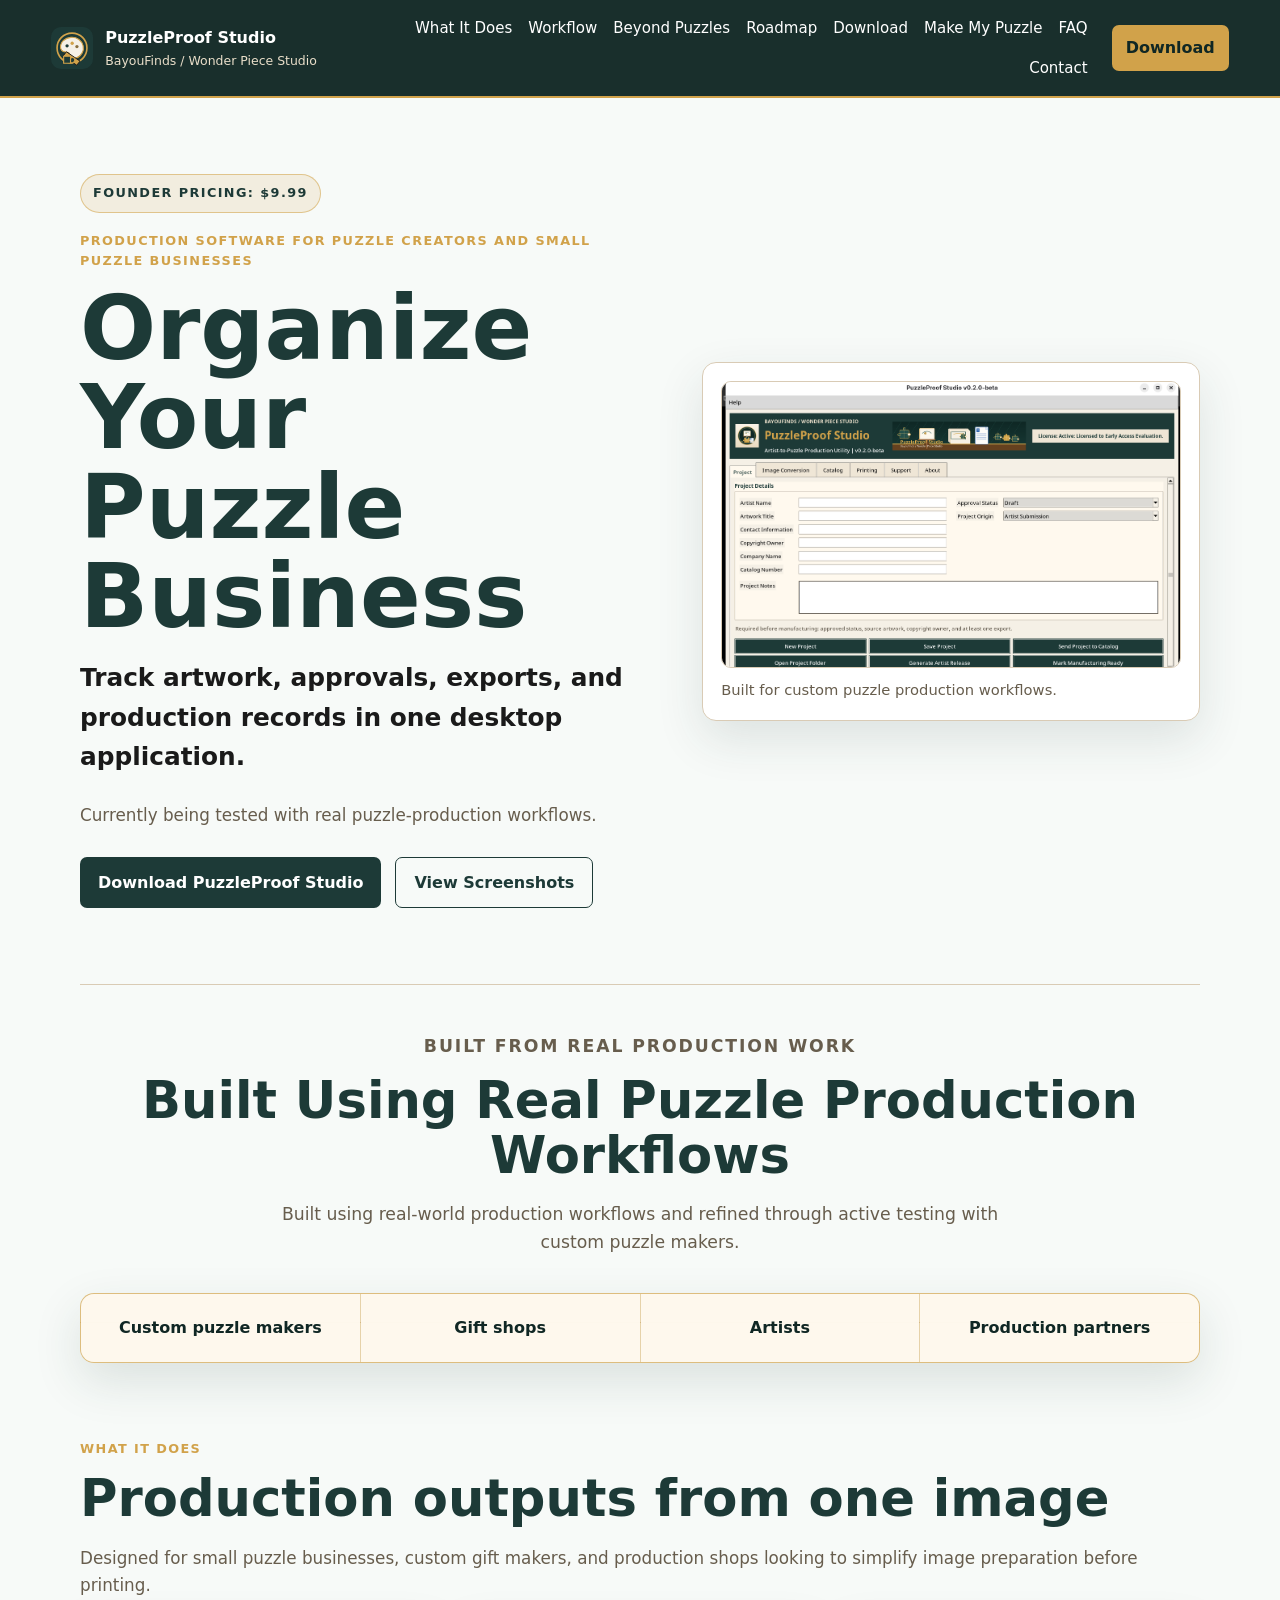
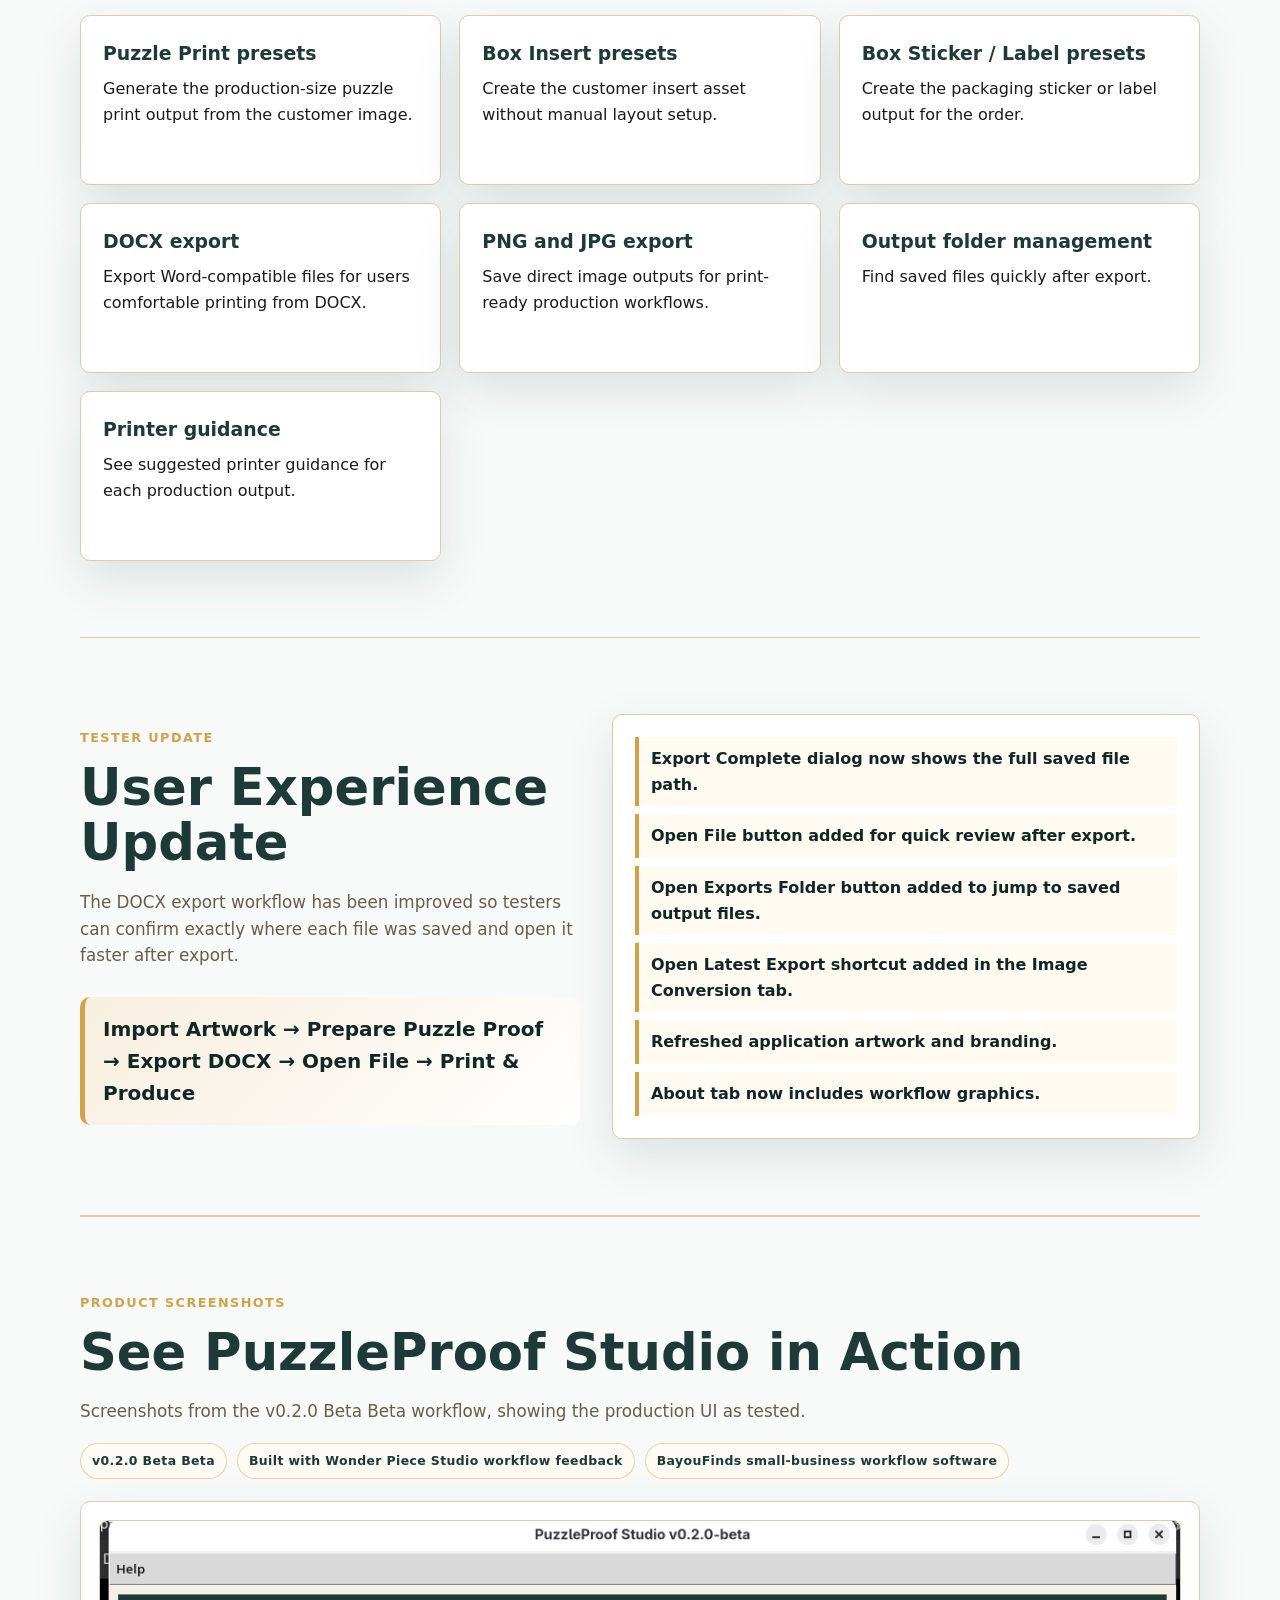
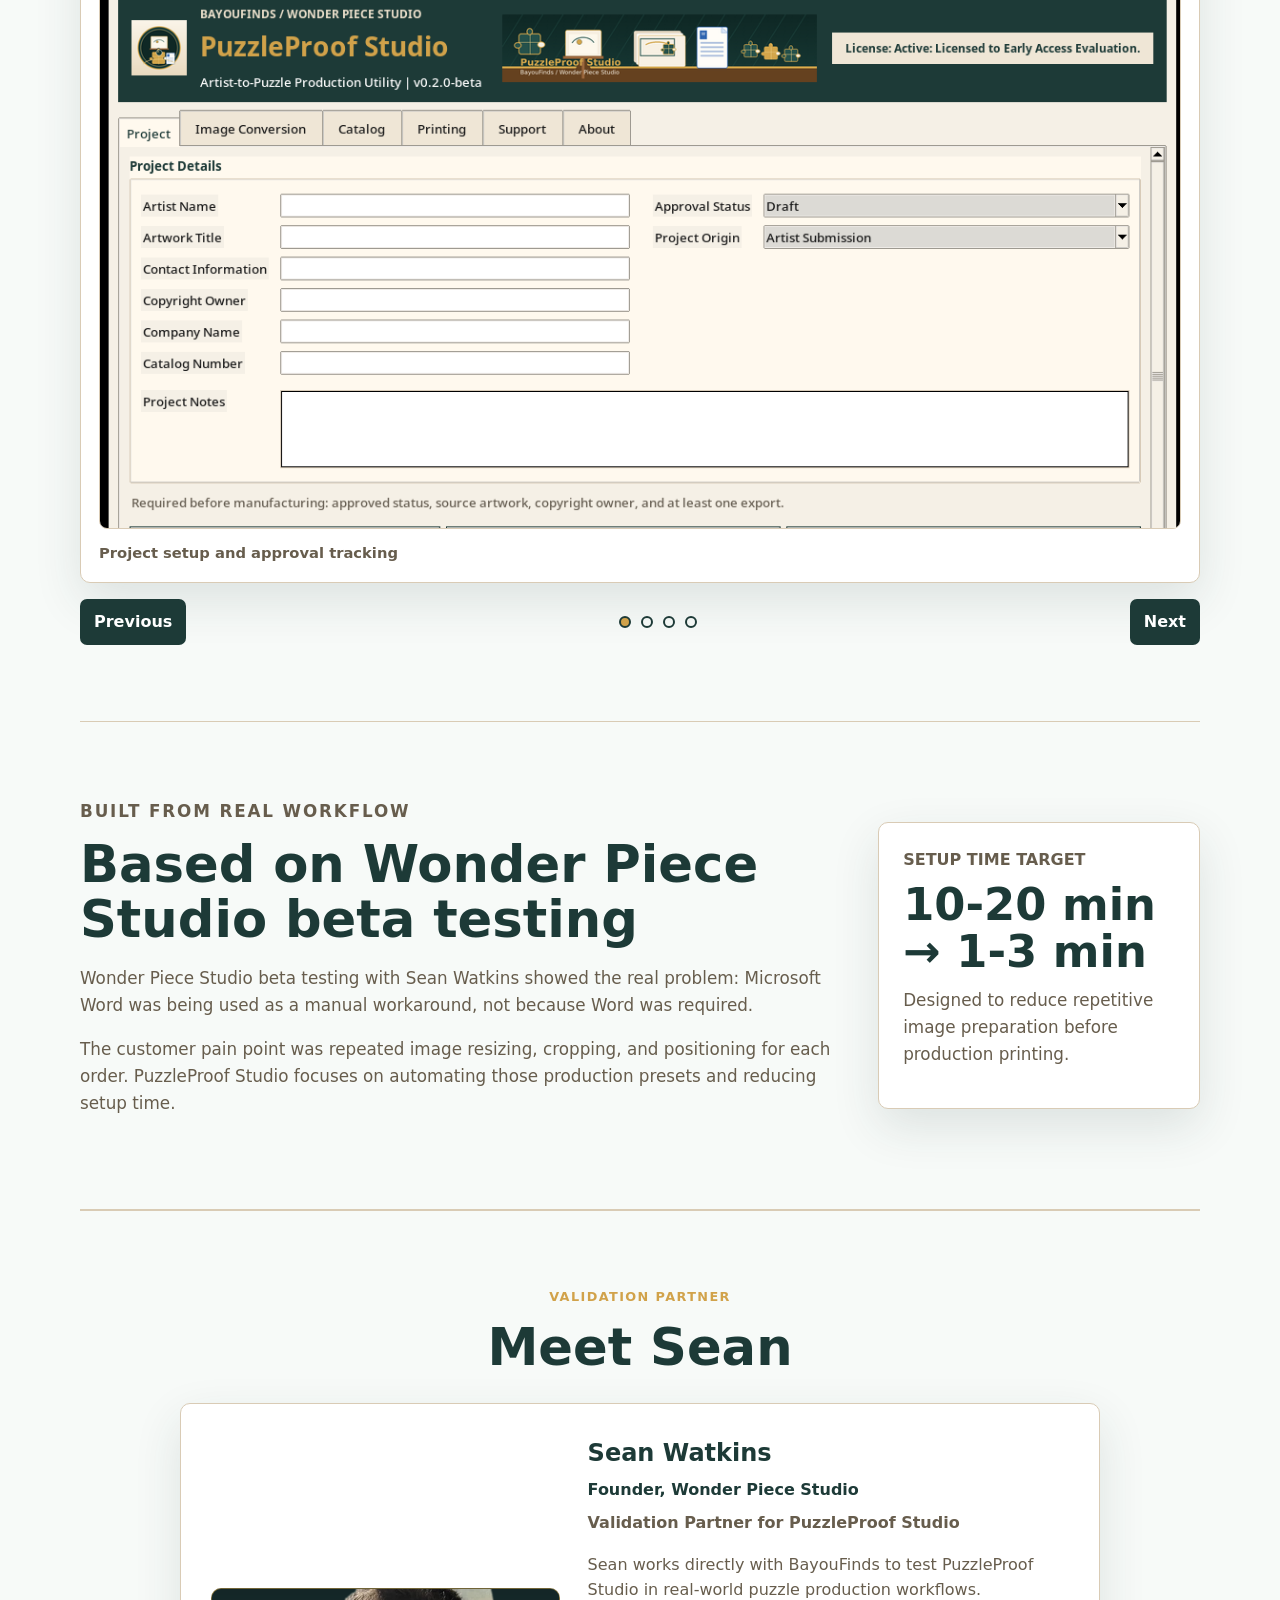
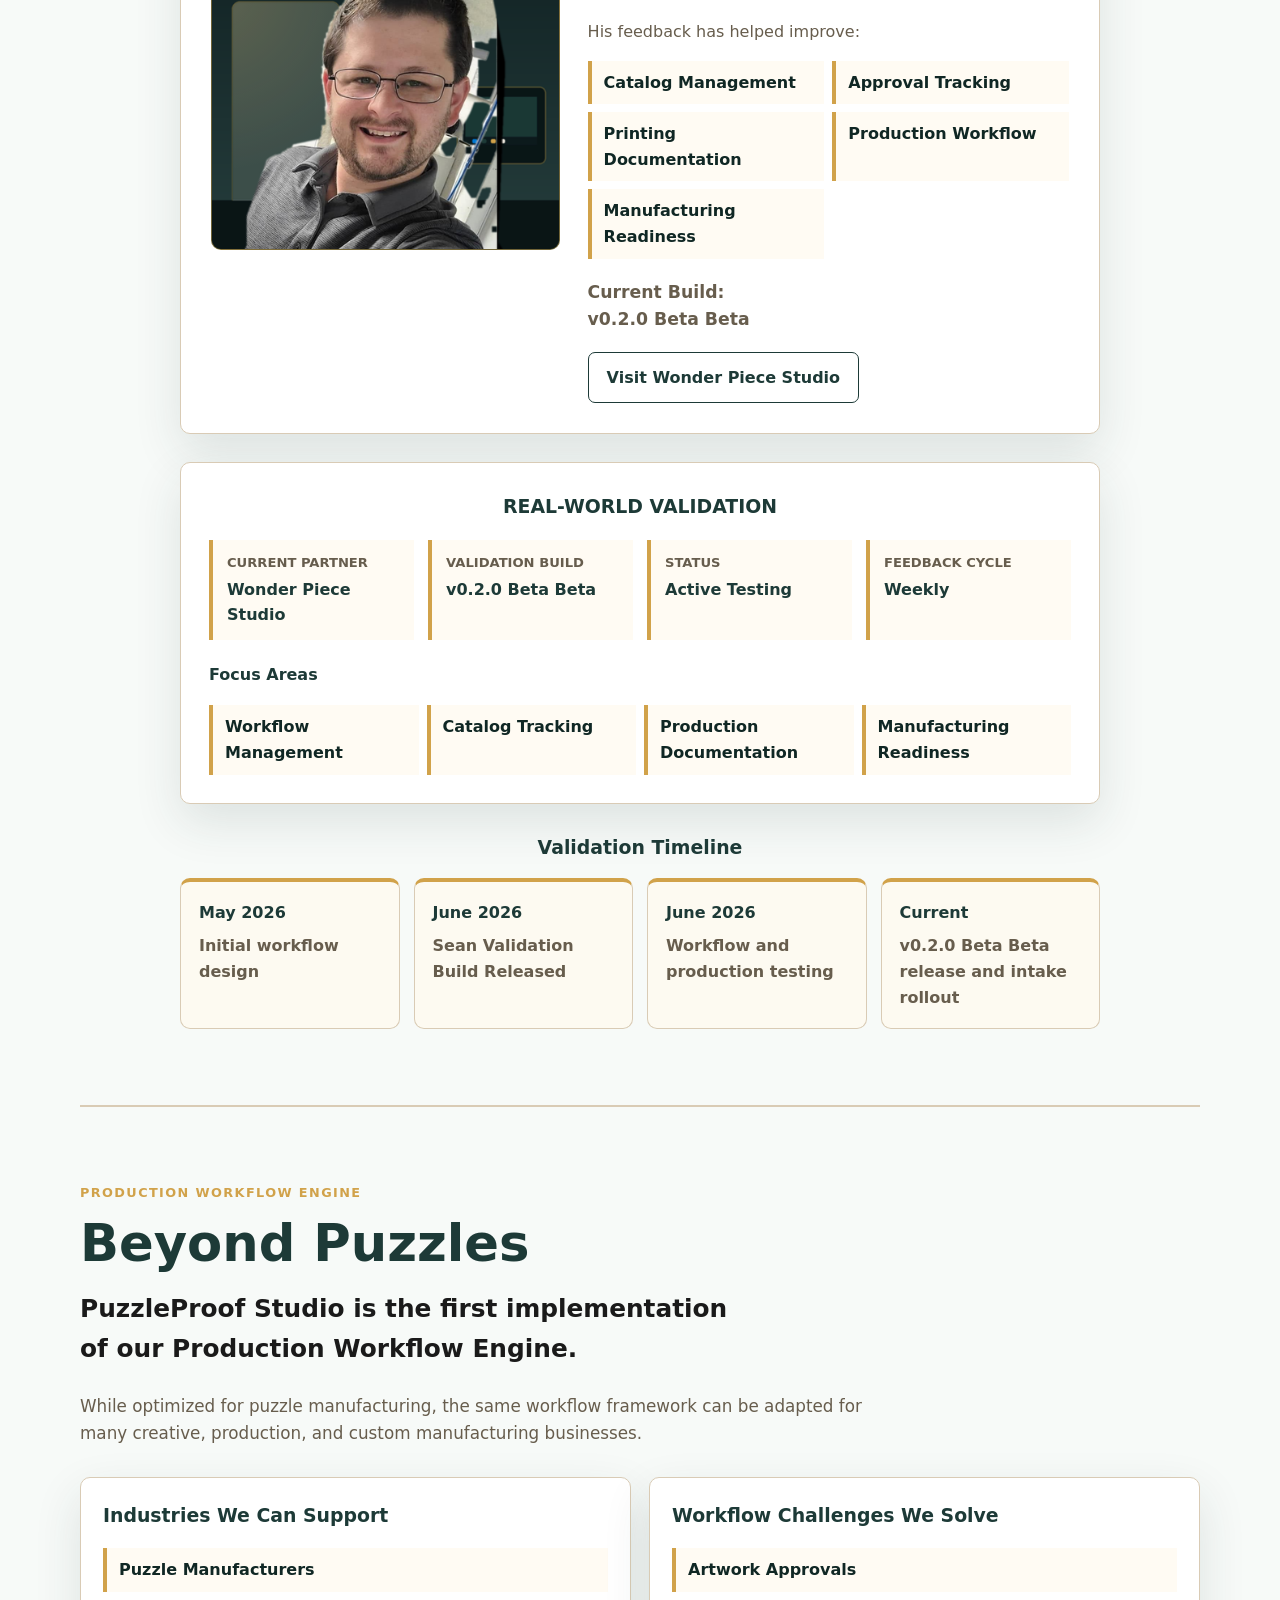
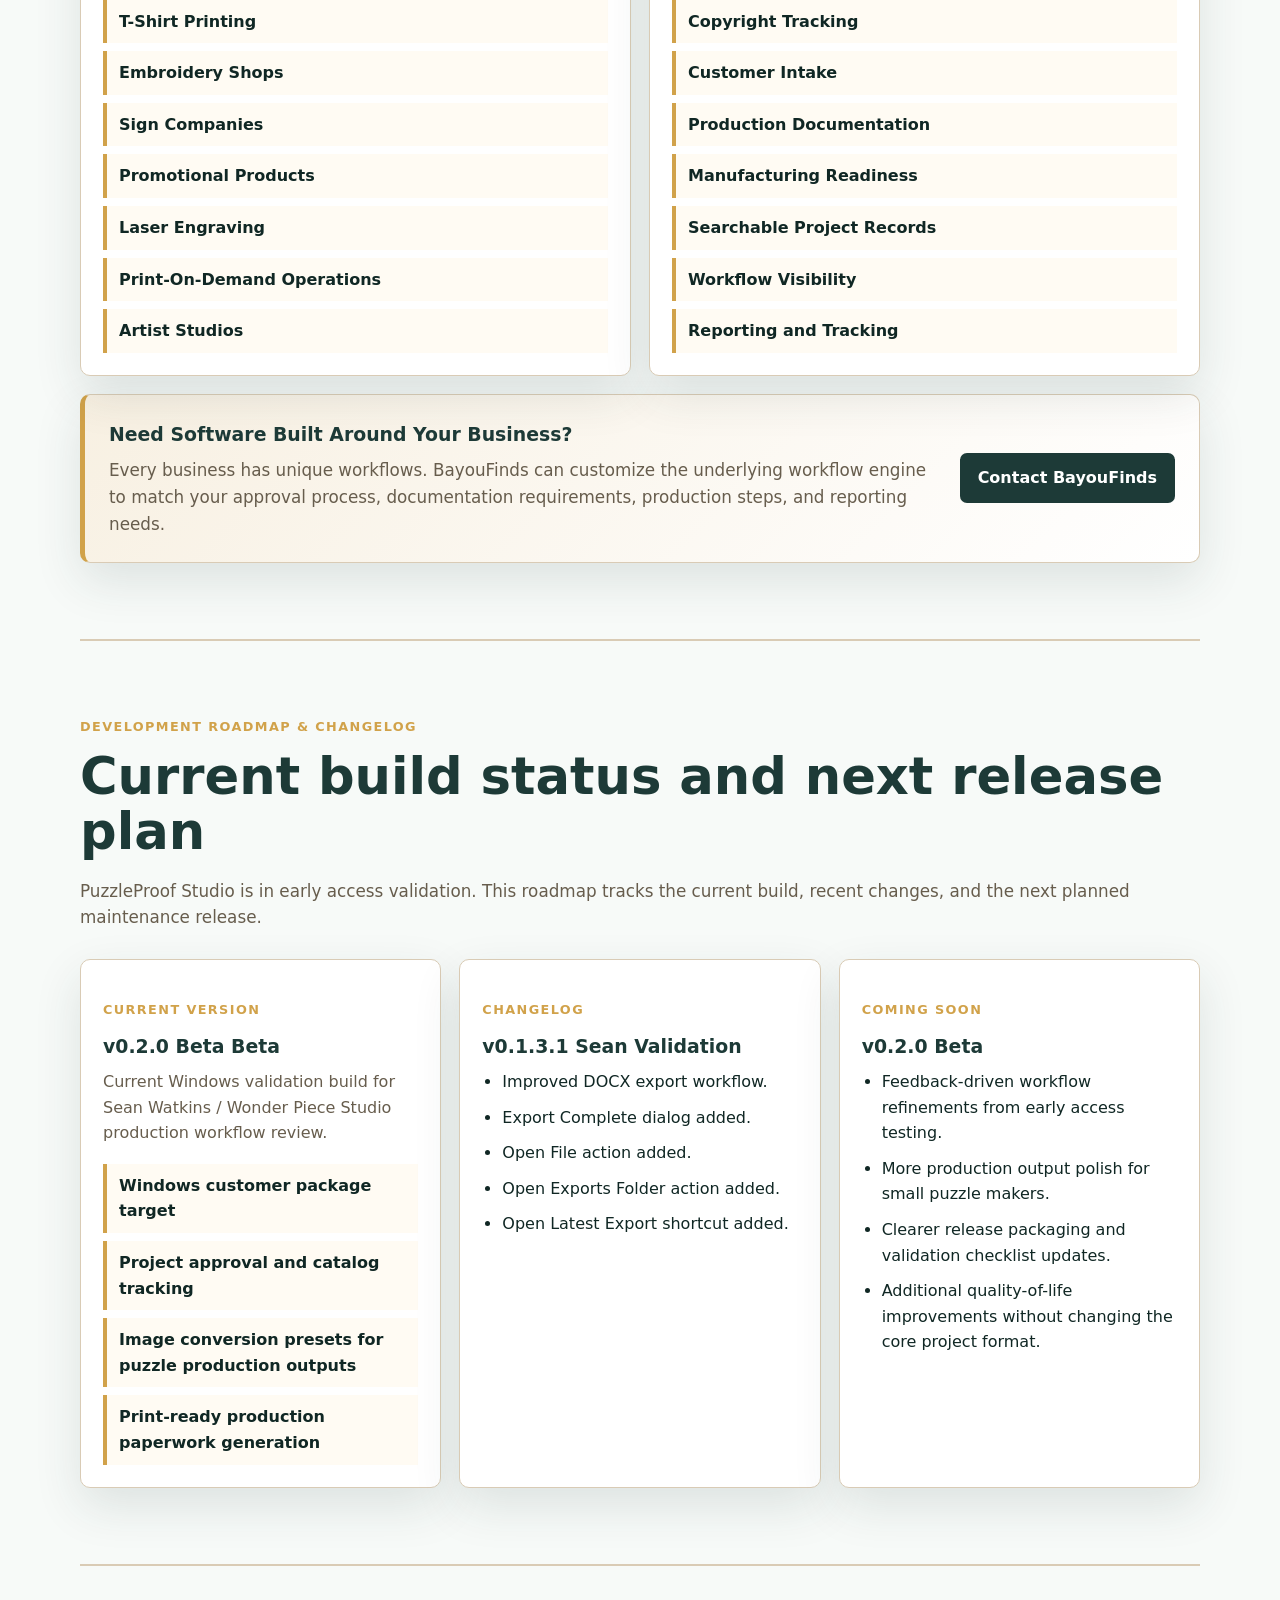
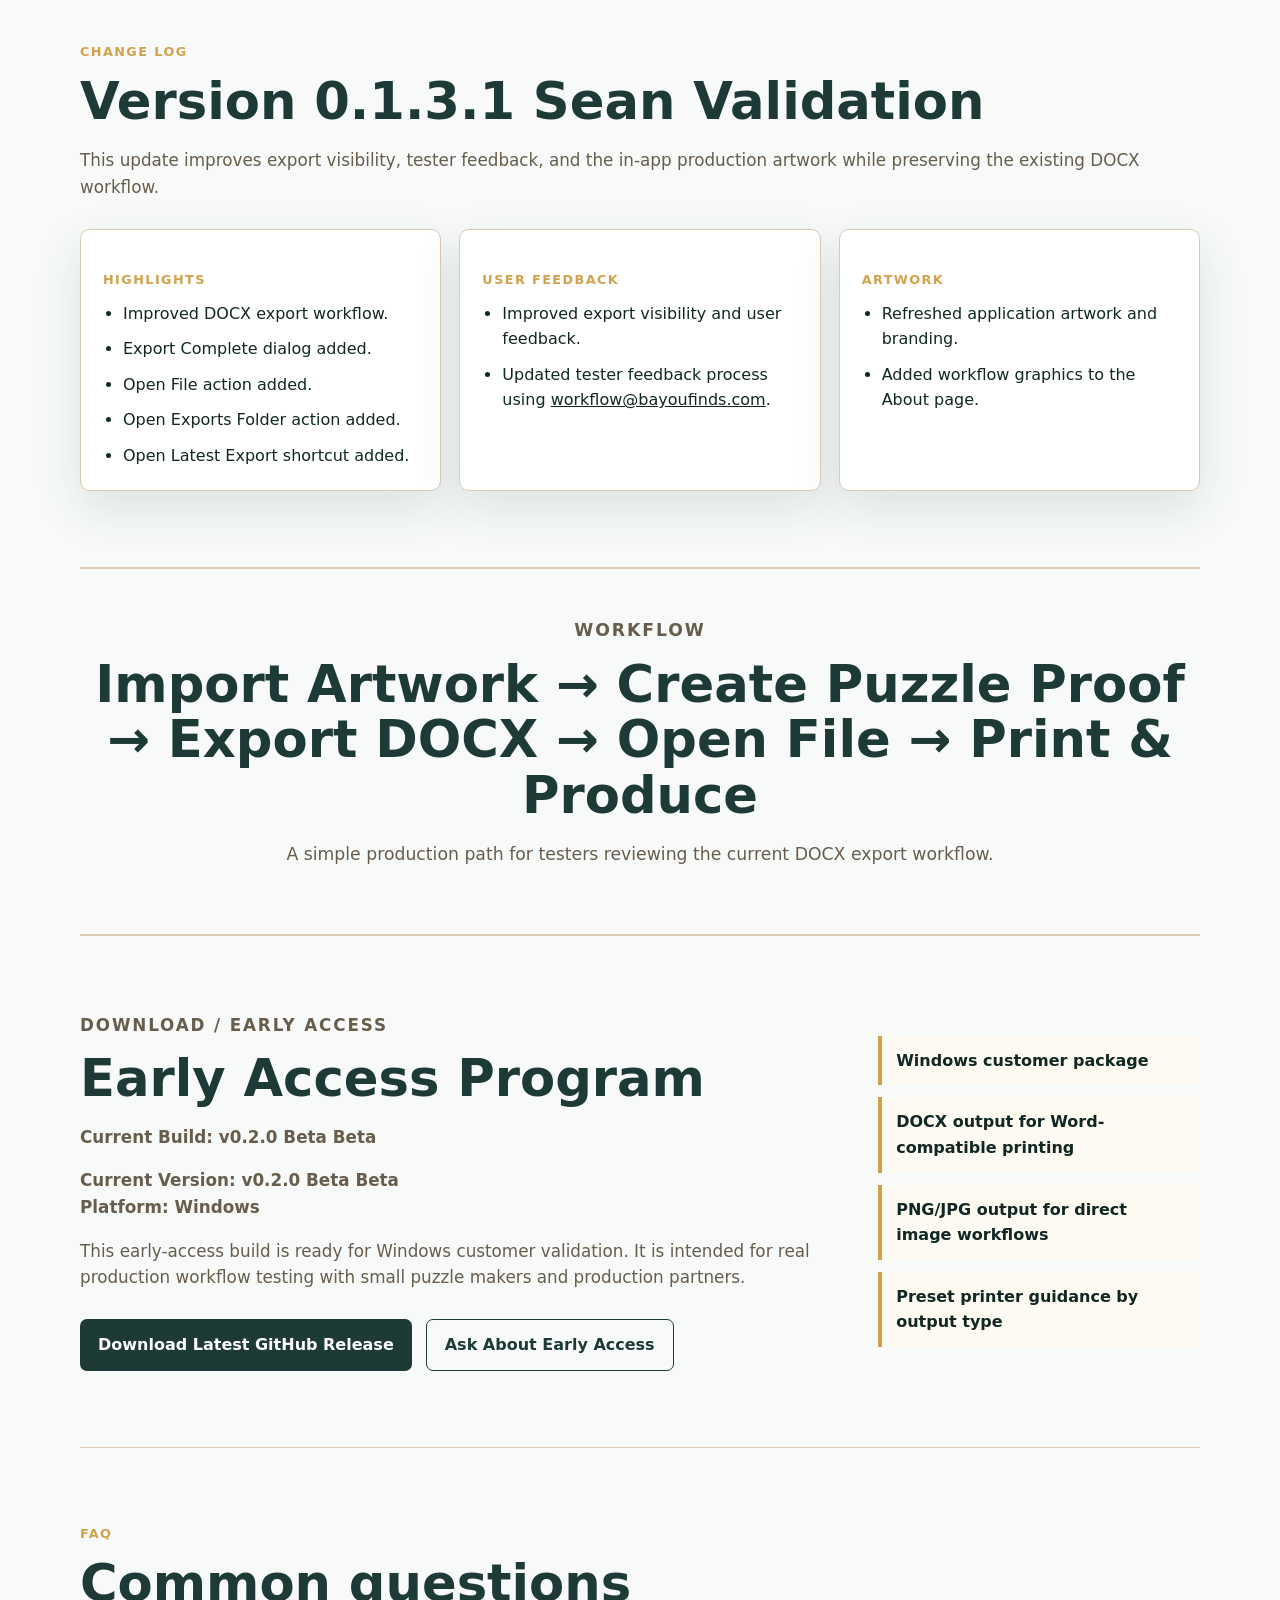
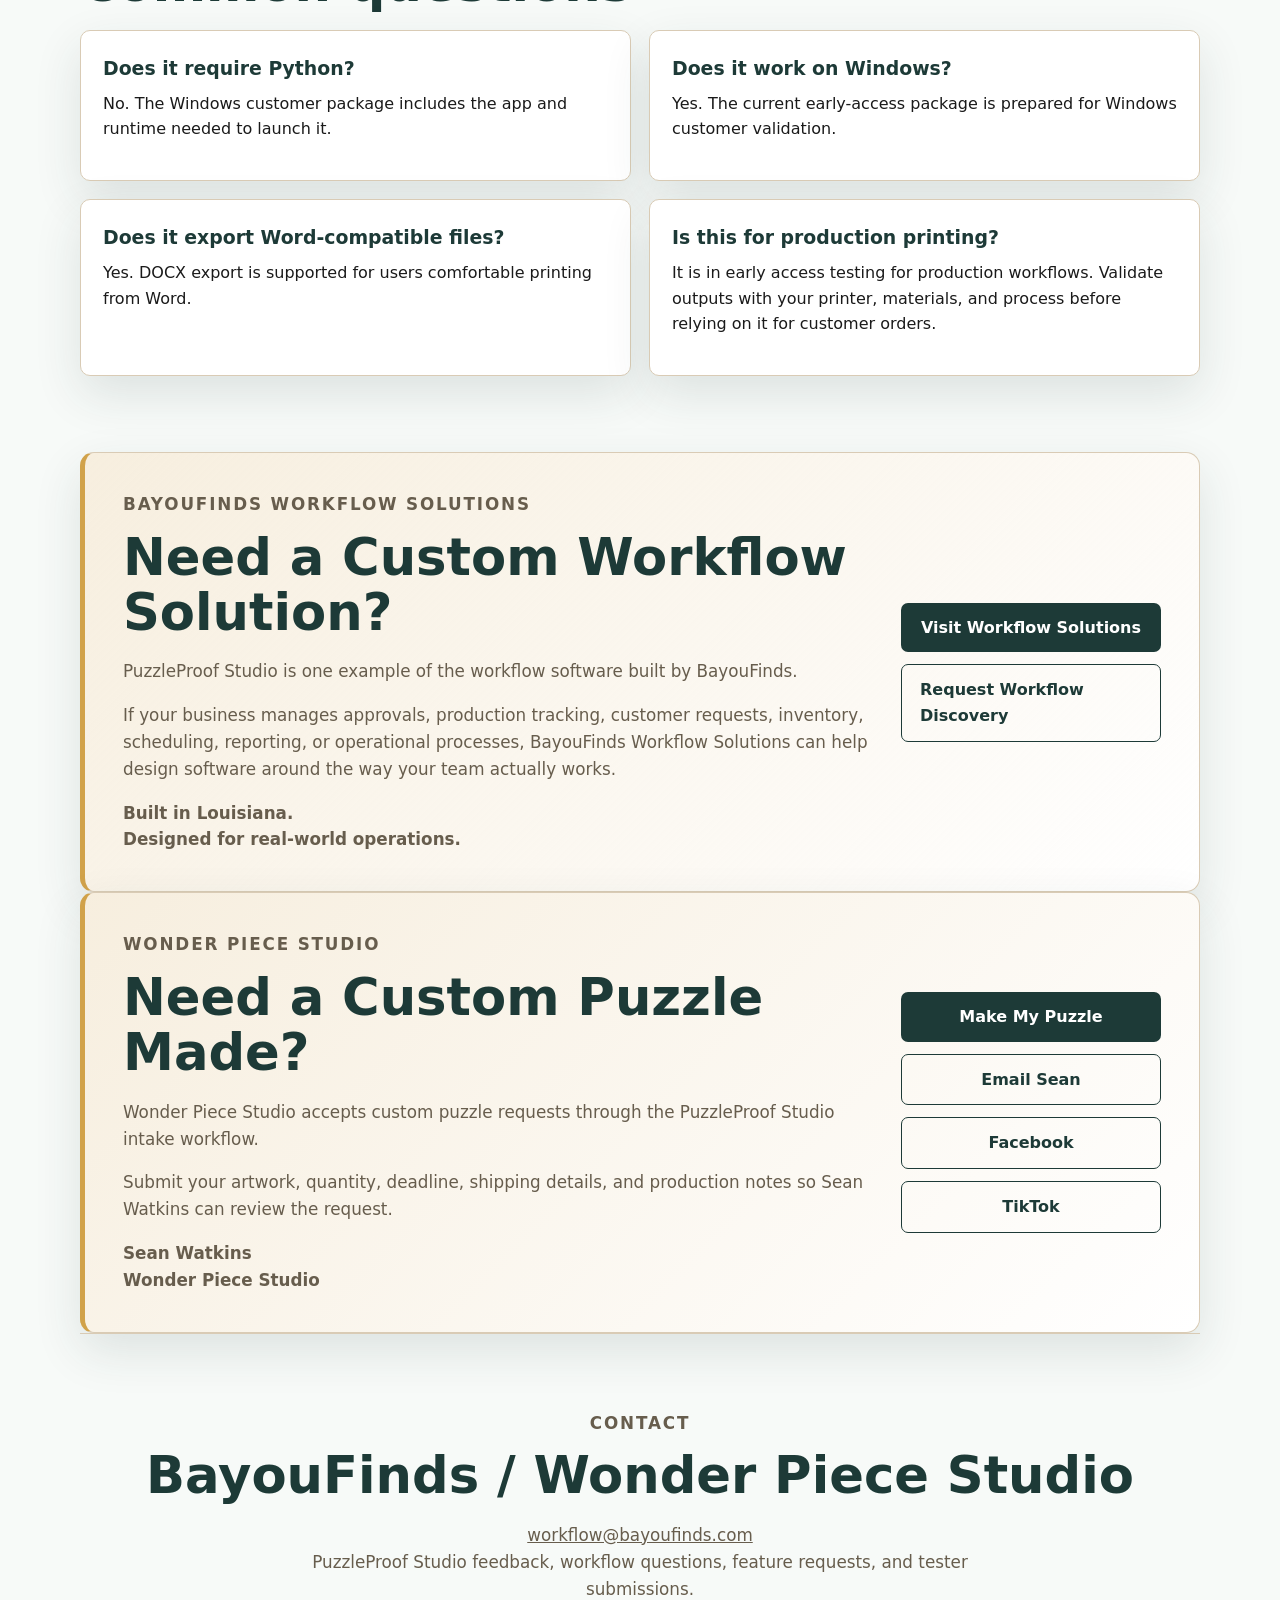
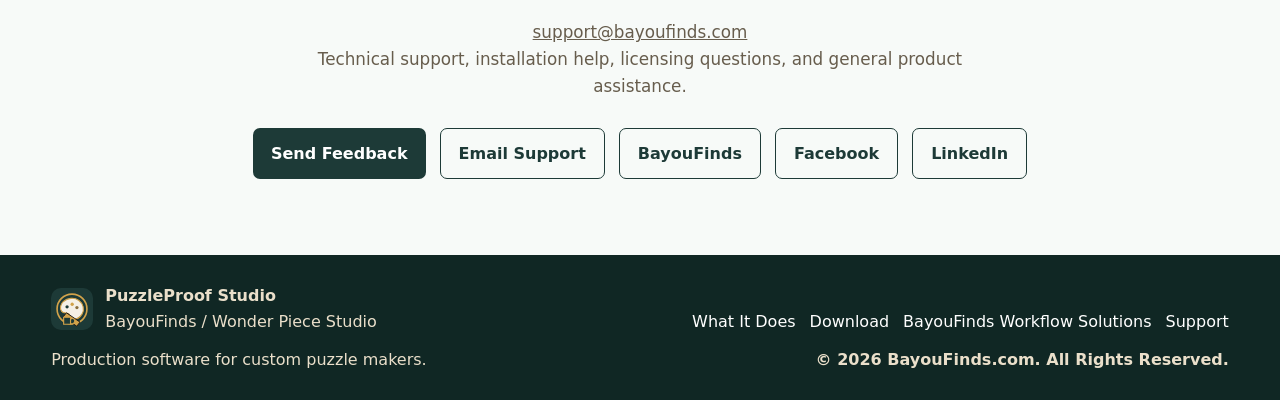
==== commit 81025377: "Update PuzzleProof Studio launch CTA" ====
--- a/site/puzzleproof/index.html
+++ b/site/puzzleproof/index.html
@@ -43,17 +43,14 @@
   <main id="top">
     <section class="hero section">
       <div class="hero-copy">
-        <p class="badge">Early Access Program<br>Current Build: v0.2.0 Beta Beta</p>
-        <p class="eyebrow">Production software for custom puzzle makers</p>
-        <h1>PuzzleProof Studio</h1>
-        <p class="subheadline">Turn one customer image into print-ready puzzle production assets in minutes.</p>
-        <p class="support-text">PuzzleProof Studio helps custom puzzle makers generate Puzzle Print, Box Insert, and Box Sticker / Label outputs from a single image while reducing manual resizing, cropping, and setup work.</p>
-        <p class="credibility-line">Real production workflow software currently undergoing customer validation.</p>
+        <p class="badge">Founder Pricing: $9.99</p>
+        <p class="eyebrow">Production software for puzzle creators and small puzzle businesses</p>
+        <h1>Organize Your Puzzle Business</h1>
+        <p class="subheadline">Track artwork, approvals, exports, and production records in one desktop application.</p>
+        <p class="support-text">Currently being tested with real puzzle-production workflows.</p>
         <div class="cta-row">
-          <!-- Swap this href to Payhip when paid early access is ready. -->
-          <a class="button primary" href="https://github.com/dewaynecox123456-lang/puzzleproof-studio/releases/latest" data-future-href="https://bayoufinds.com/b/x98IV" rel="noopener">Get Early Access</a>
-          <a class="button secondary" href="#what-it-does">See What It Does</a>
-          <a class="button secondary" href="intake.html">Make My Puzzle</a>
+          <a class="button primary" href="https://github.com/dewaynecox123456-lang/puzzleproof-studio/releases/latest" rel="noopener">Download PuzzleProof Studio</a>
+          <a class="button secondary" href="#screenshots">View Screenshots</a>
         </div>
       </div>
       <figure class="hero-product" aria-label="PuzzleProof Studio product preview">
@@ -130,7 +127,7 @@
       </div>
     </section>
 
-    <section class="section screenshot-carousel" aria-labelledby="screenshots-title">
+    <section id="screenshots" class="section screenshot-carousel" aria-labelledby="screenshots-title">
       <p class="eyebrow">Product screenshots</p>
       <h2 id="screenshots-title">See PuzzleProof Studio in Action</h2>
       <p class="section-intro">Screenshots from the v0.2.0 Beta Beta workflow, showing the production UI as tested.</p>
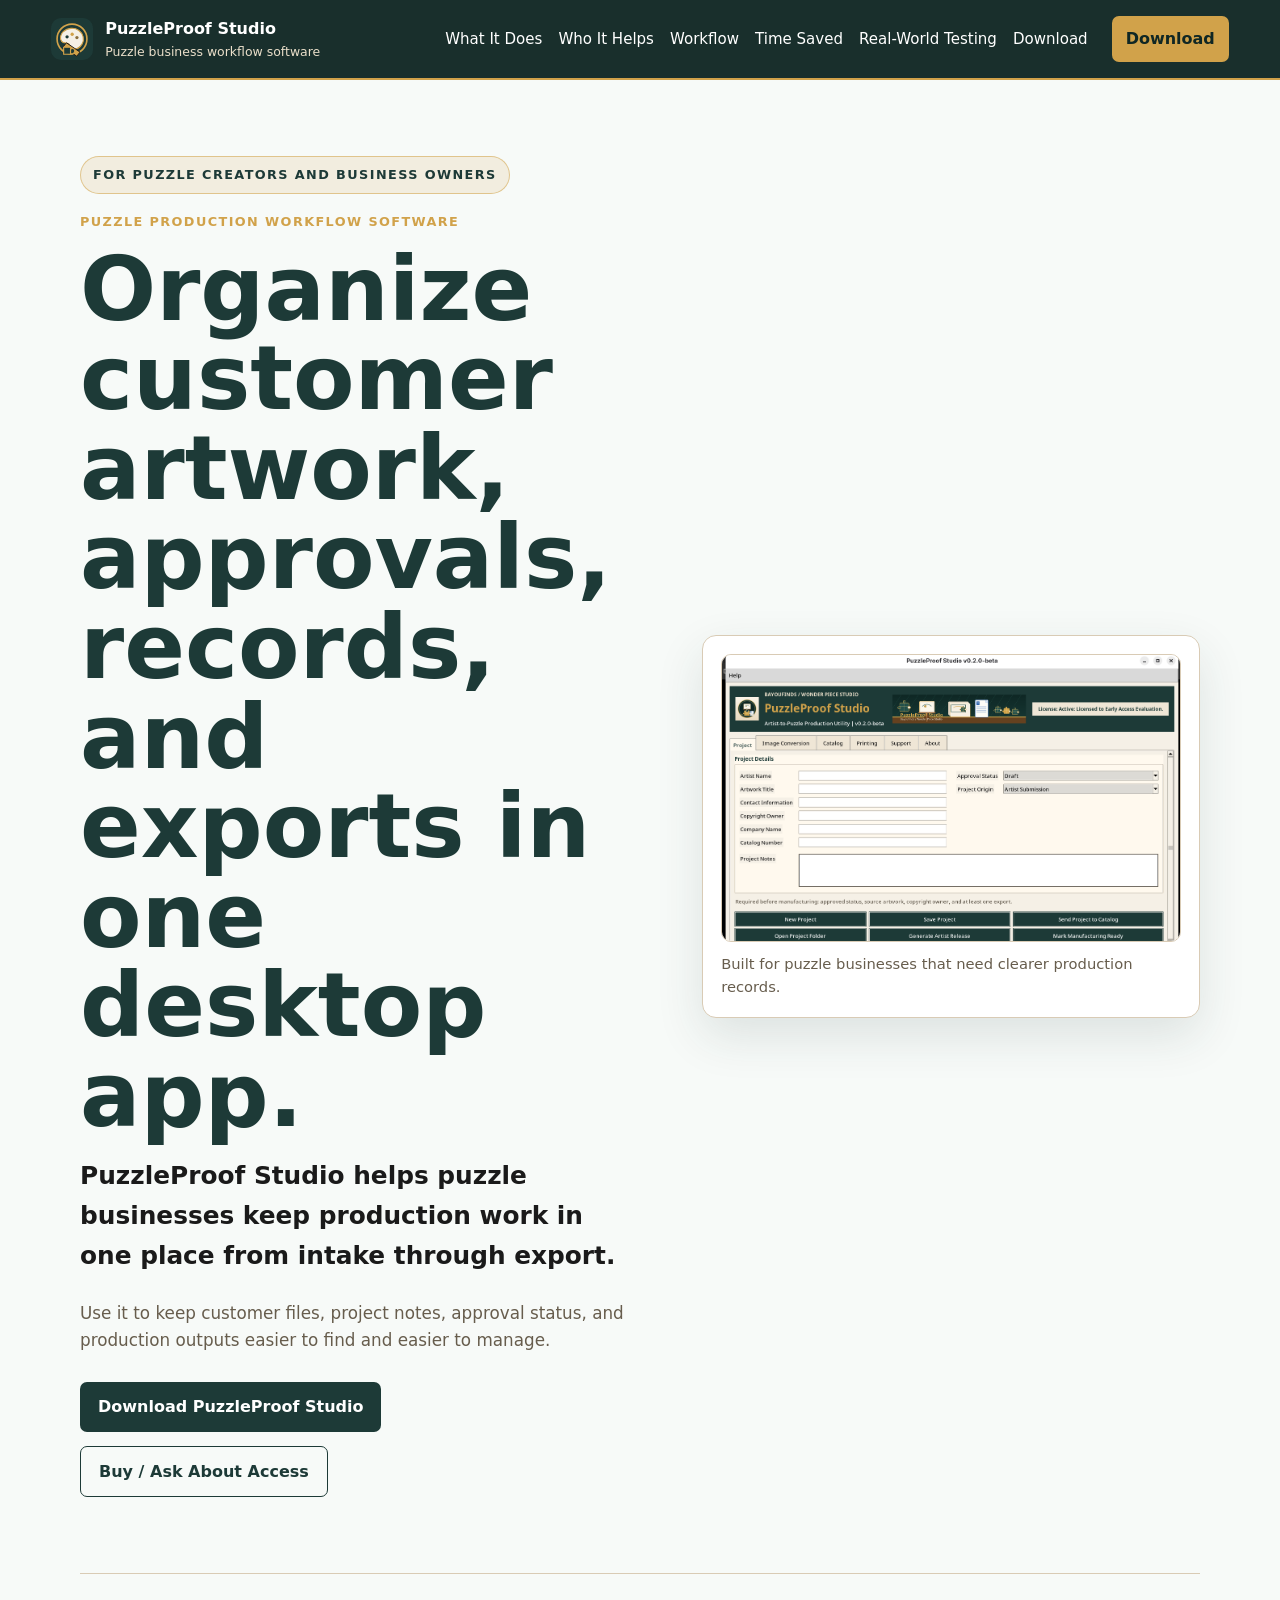
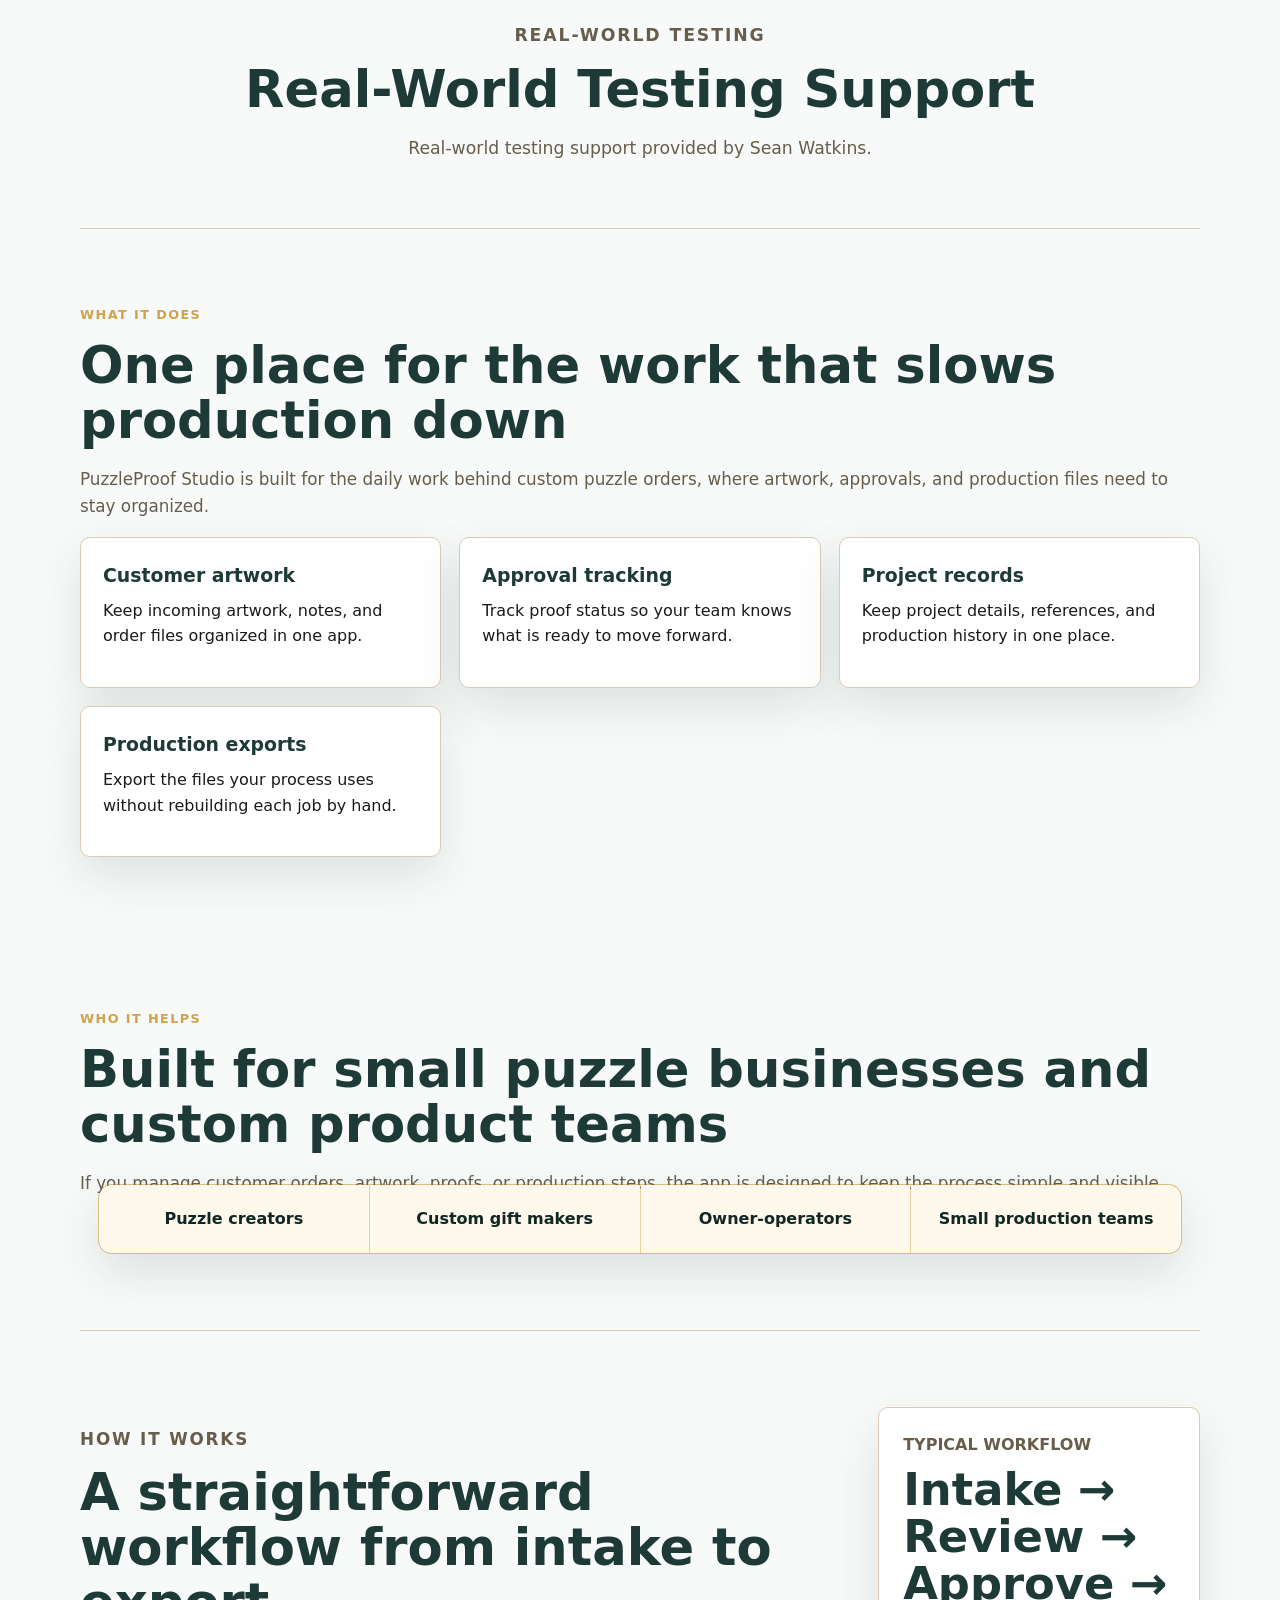
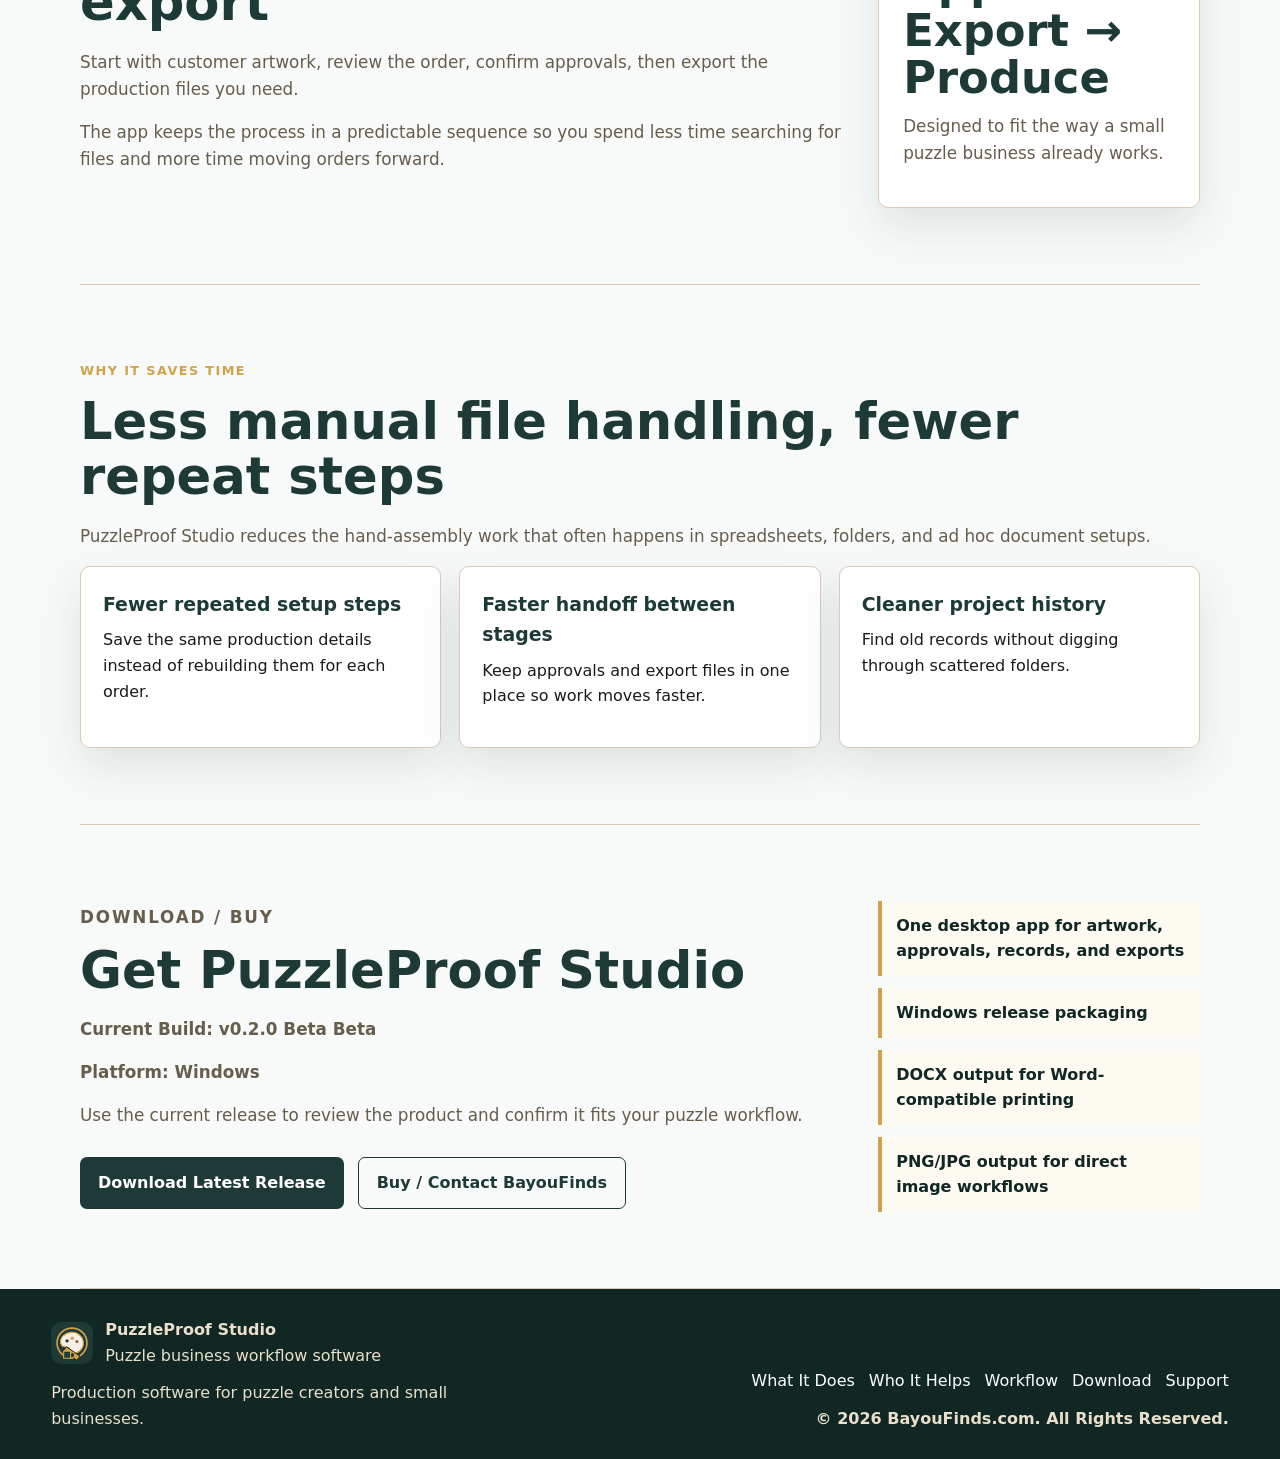
==== commit a820bb34: "Simplify PuzzleProof Studio homepage for creators" ====
--- a/site/puzzleproof/index.html
+++ b/site/puzzleproof/index.html
@@ -3,18 +3,18 @@
 <head>
   <meta charset="utf-8">
   <meta name="viewport" content="width=device-width, initial-scale=1">
-  <meta name="description" content="Turn one customer image into print-ready puzzle production assets in minutes with PuzzleProof Studio for small puzzle businesses, custom gift makers, and production shops.">
+  <meta name="description" content="PuzzleProof Studio helps puzzle creators organize customer artwork, approvals, project records, and production exports in one desktop app.">
   <meta property="og:title" content="PuzzleProof Studio">
-  <meta property="og:description" content="Generate Puzzle Print, Box Insert, and Box Sticker / Label outputs from a single image while reducing manual setup work.">
+  <meta property="og:description" content="Organize artwork, approvals, project records, and production exports in one desktop app for puzzle businesses.">
   <meta property="og:type" content="website">
   <!-- Replace with the final production domain when the Netlify site is live. -->
   <meta property="og:url" content="https://REPLACE-WITH-PUZZLEPROOF-SITE">
   <meta property="og:image" content="/assets/icons/puzzleproof-og.png">
   <meta name="twitter:card" content="summary_large_image">
   <meta name="twitter:title" content="PuzzleProof Studio">
-  <meta name="twitter:description" content="Turn one customer image into print-ready puzzle production assets in minutes.">
+  <meta name="twitter:description" content="PuzzleProof Studio helps puzzle creators manage artwork, approvals, records, and exports in one app.">
   <meta name="twitter:image" content="/assets/icons/puzzleproof-og.png">
-  <title>PuzzleProof Studio | Custom Puzzle Production Software</title>
+  <title>PuzzleProof Studio | Puzzle Business Workflow Software</title>
   <link rel="icon" type="image/svg+xml" href="assets/icons/puzzleproof-icon.svg">
   <link rel="stylesheet" href="styles.css">
 </head>
@@ -24,454 +24,133 @@
       <img class="brand-icon" src="assets/icons/puzzleproof-icon.svg" alt="" aria-hidden="true">
       <span>
         <strong>PuzzleProof Studio</strong>
-        <small>BayouFinds / Wonder Piece Studio</small>
+        <small>Puzzle business workflow software</small>
       </span>
     </a>
     <nav aria-label="Primary navigation">
       <a href="#what-it-does">What It Does</a>
+      <a href="#who-it-helps">Who It Helps</a>
       <a href="#workflow">Workflow</a>
-      <a href="#beyond-puzzles">Beyond Puzzles</a>
-      <a href="#roadmap">Roadmap</a>
+      <a href="#time-saved">Time Saved</a>
+      <a href="#real-world-testing">Real-World Testing</a>
       <a href="#download">Download</a>
-      <a href="intake.html">Make My Puzzle</a>
-      <a href="#faq">FAQ</a>
-      <a href="#contact">Contact</a>
     </nav>
-    <a class="nav-cta" href="https://github.com/dewaynecox123456-lang/puzzleproof-studio/releases/latest" rel="noopener">Download</a>
+    <a class="nav-cta" href="https://bayoufinds.com/b/x98IV" rel="noopener">Download</a>
   </header>
 
   <main id="top">
     <section class="hero section">
       <div class="hero-copy">
-        <p class="badge">Founder Pricing: $9.99</p>
-        <p class="eyebrow">Production software for puzzle creators and small puzzle businesses</p>
-        <h1>Organize Your Puzzle Business</h1>
-        <p class="subheadline">Track artwork, approvals, exports, and production records in one desktop application.</p>
-        <p class="support-text">Currently being tested with real puzzle-production workflows.</p>
+        <p class="badge">For puzzle creators and business owners</p>
+        <p class="eyebrow">Puzzle production workflow software</p>
+        <h1>Organize customer artwork, approvals, records, and exports in one desktop app.</h1>
+        <p class="subheadline">PuzzleProof Studio helps puzzle businesses keep production work in one place from intake through export.</p>
+        <p class="support-text">Use it to keep customer files, project notes, approval status, and production outputs easier to find and easier to manage.</p>
         <div class="cta-row">
-          <a class="button primary" href="https://github.com/dewaynecox123456-lang/puzzleproof-studio/releases/latest" rel="noopener">Download PuzzleProof Studio</a>
-          <a class="button secondary" href="#screenshots">View Screenshots</a>
+          <a class="button primary" href="https://bayoufinds.com/b/x98IV" rel="noopener">Download PuzzleProof Studio</a>
+          <a class="button secondary" href="mailto:support@bayoufinds.com?subject=PuzzleProof%20Studio%20Purchase%20Question">Buy / Ask About Access</a>
         </div>
       </div>
       <figure class="hero-product" aria-label="PuzzleProof Studio product preview">
         <img src="assets/screenshots/puzzleproof-v020-project.png" alt="PuzzleProof Studio desktop app showing the production workflow">
-        <figcaption>Built for custom puzzle production workflows.</figcaption>
+        <figcaption>Built for puzzle businesses that need clearer production records.</figcaption>
       </figure>
     </section>
 
-    <section class="section workflow-trust" aria-labelledby="workflow-trust-title">
-      <p class="eyebrow">Built from real production work</p>
-      <h2 id="workflow-trust-title">Built Using Real Puzzle Production Workflows</h2>
-      <p>Built using real-world production workflows and refined through active testing with custom puzzle makers.</p>
-    </section>
-
-    <section class="trust-strip" aria-label="PuzzleProof Studio customer fit">
-      <span>Custom puzzle makers</span>
-      <span>Gift shops</span>
-      <span>Artists</span>
-      <span>Production partners</span>
+    <section class="section workflow-trust" id="real-world-testing" aria-labelledby="testing-title">
+      <p class="eyebrow">Real-World Testing</p>
+      <h2 id="testing-title">Real-World Testing Support</h2>
+      <p>Real-world testing support provided by Sean Watkins.</p>
     </section>
 
     <section class="section" id="what-it-does" aria-labelledby="what-it-does-title">
       <p class="eyebrow">What it does</p>
-      <h2 id="what-it-does-title">Production outputs from one image</h2>
-      <p class="section-intro">Designed for small puzzle businesses, custom gift makers, and production shops looking to simplify image preparation before printing.</p>
-      <div class="feature-grid output-grid">
+      <h2 id="what-it-does-title">One place for the work that slows production down</h2>
+      <p class="section-intro">PuzzleProof Studio is built for the daily work behind custom puzzle orders, where artwork, approvals, and production files need to stay organized.</p>
+      <div class="feature-grid">
         <article>
-          <h3>Puzzle Print presets</h3>
-          <p>Generate the production-size puzzle print output from the customer image.</p>
+          <h3>Customer artwork</h3>
+          <p>Keep incoming artwork, notes, and order files organized in one app.</p>
         </article>
         <article>
-          <h3>Box Insert presets</h3>
-          <p>Create the customer insert asset without manual layout setup.</p>
+          <h3>Approval tracking</h3>
+          <p>Track proof status so your team knows what is ready to move forward.</p>
         </article>
         <article>
-          <h3>Box Sticker / Label presets</h3>
-          <p>Create the packaging sticker or label output for the order.</p>
+          <h3>Project records</h3>
+          <p>Keep project details, references, and production history in one place.</p>
         </article>
         <article>
-          <h3>DOCX export</h3>
-          <p>Export Word-compatible files for users comfortable printing from DOCX.</p>
-        </article>
-        <article>
-          <h3>PNG and JPG export</h3>
-          <p>Save direct image outputs for print-ready production workflows.</p>
-        </article>
-        <article>
-          <h3>Output folder management</h3>
-          <p>Find saved files quickly after export.</p>
-        </article>
-        <article>
-          <h3>Printer guidance</h3>
-          <p>See suggested printer guidance for each production output.</p>
+          <h3>Production exports</h3>
+          <p>Export the files your process uses without rebuilding each job by hand.</p>
         </article>
       </div>
     </section>
 
-    <section class="section ux-update" aria-labelledby="ux-update-title">
-      <div class="ux-update-copy">
-        <p class="eyebrow">Tester update</p>
-        <h2 id="ux-update-title">User Experience Update</h2>
-        <p class="section-intro">The DOCX export workflow has been improved so testers can confirm exactly where each file was saved and open it faster after export.</p>
-        <p class="workflow-copy">Import Artwork → Prepare Puzzle Proof → Export DOCX → Open File → Print & Produce</p>
-      </div>
-      <div class="ux-update-panel">
-        <ul class="check-list compact-list">
-          <li>Export Complete dialog now shows the full saved file path.</li>
-          <li>Open File button added for quick review after export.</li>
-          <li>Open Exports Folder button added to jump to saved output files.</li>
-          <li>Open Latest Export shortcut added in the Image Conversion tab.</li>
-          <li>Refreshed application artwork and branding.</li>
-          <li>About tab now includes workflow graphics.</li>
-        </ul>
-      </div>
-    </section>
-
-    <section id="screenshots" class="section screenshot-carousel" aria-labelledby="screenshots-title">
-      <p class="eyebrow">Product screenshots</p>
-      <h2 id="screenshots-title">See PuzzleProof Studio in Action</h2>
-      <p class="section-intro">Screenshots from the v0.2.0 Beta Beta workflow, showing the production UI as tested.</p>
-      <div class="screenshot-badges" aria-label="Screenshot validation context">
-        <span>v0.2.0 Beta Beta</span>
-        <span>Built with Wonder Piece Studio workflow feedback</span>
-        <span>BayouFinds small-business workflow software</span>
-      </div>
-      <div class="carousel" data-carousel>
-        <div class="carousel-viewport" aria-live="polite">
-          <figure class="carousel-slide is-active" data-slide>
-            <img src="assets/screenshots/puzzleproof-v020-project.png" alt="PuzzleProof Studio v0.2.0 Beta project setup screen with approval status and project action buttons">
-            <figcaption>Project setup and approval tracking</figcaption>
-          </figure>
-          <figure class="carousel-slide" data-slide hidden>
-            <img src="assets/screenshots/puzzleproof-v020-catalog.png" alt="PuzzleProof Studio v0.2.0 Beta catalog tab showing searchable production records and approval status">
-            <figcaption>Catalog visibility and production records</figcaption>
-          </figure>
-          <figure class="carousel-slide" data-slide hidden>
-            <img src="assets/screenshots/puzzleproof-v020-export-complete.png" alt="PuzzleProof Studio v0.1.3 project save confirmation showing the project folder and catalog update paths">
-            <figcaption>Save workflow with project folder and catalog update</figcaption>
-          </figure>
-          <figure class="carousel-slide" data-slide hidden>
-            <img src="assets/screenshots/puzzleproof-v020-printing.png" alt="PuzzleProof Studio v0.2.0 Beta Printing Command Center with create buttons for artist release, copyright form, production sheet, and sticker files">
-            <figcaption>Printing Command Center with Create workflow</figcaption>
-          </figure>
-        </div>
-        <div class="carousel-controls" aria-label="Screenshot slideshow controls">
-          <button class="carousel-button" type="button" data-carousel-prev aria-label="Show previous screenshot">Previous</button>
-          <div class="carousel-dots" role="tablist" aria-label="Choose screenshot">
-            <button type="button" class="carousel-dot is-active" data-carousel-dot aria-label="Show project setup screenshot" aria-current="true"></button>
-            <button type="button" class="carousel-dot" data-carousel-dot aria-label="Show catalog screenshot"></button>
-            <button type="button" class="carousel-dot" data-carousel-dot aria-label="Show save workflow screenshot"></button>
-            <button type="button" class="carousel-dot" data-carousel-dot aria-label="Show printing command center screenshot"></button>
-          </div>
-          <button class="carousel-button" type="button" data-carousel-next aria-label="Show next screenshot">Next</button>
-        </div>
+    <section class="section" id="who-it-helps" aria-labelledby="who-it-helps-title">
+      <p class="eyebrow">Who it helps</p>
+      <h2 id="who-it-helps-title">Built for small puzzle businesses and custom product teams</h2>
+      <p class="section-intro">If you manage customer orders, artwork, proofs, or production steps, the app is designed to keep the process simple and visible.</p>
+      <div class="trust-strip" aria-label="PuzzleProof Studio customer fit">
+        <span>Puzzle creators</span>
+        <span>Custom gift makers</span>
+        <span>Owner-operators</span>
+        <span>Small production teams</span>
       </div>
     </section>
 
     <section class="section workflow-band" id="workflow" aria-labelledby="workflow-title">
       <div>
-        <p class="eyebrow">Built from real workflow</p>
-        <h2 id="workflow-title">Based on Wonder Piece Studio beta testing</h2>
-        <p>Wonder Piece Studio beta testing with Sean Watkins showed the real problem: Microsoft Word was being used as a manual workaround, not because Word was required.</p>
-        <p>The customer pain point was repeated image resizing, cropping, and positioning for each order. PuzzleProof Studio focuses on automating those production presets and reducing setup time.</p>
+        <p class="eyebrow">How it works</p>
+        <h2 id="workflow-title">A straightforward workflow from intake to export</h2>
+        <p>Start with customer artwork, review the order, confirm approvals, then export the production files you need.</p>
+        <p>The app keeps the process in a predictable sequence so you spend less time searching for files and more time moving orders forward.</p>
       </div>
       <div class="metric-card">
-        <span>Setup time target</span>
-        <strong>10-20 min → 1-3 min</strong>
-        <p>Designed to reduce repetitive image preparation before production printing.</p>
+        <span>Typical workflow</span>
+        <strong>Intake → Review → Approve → Export → Produce</strong>
+        <p>Designed to fit the way a small puzzle business already works.</p>
       </div>
     </section>
 
-    <section class="section validation-partner" id="meet-sean" aria-labelledby="meet-sean-title">
-      <p class="eyebrow">Validation Partner</p>
-      <h2 id="meet-sean-title">Meet Sean</h2>
-      <article class="sean-card">
-        <div class="sean-photo-wrap">
-          <img src="assets/team/sean.png" alt="Sean Watkins, founder of Wonder Piece Studio">
-        </div>
-        <div class="sean-copy">
-          <h3>Sean Watkins</h3>
-          <p class="profile-role">Founder, Wonder Piece Studio</p>
-          <p class="sean-kicker">Validation Partner for PuzzleProof Studio</p>
-          <p>Sean works directly with BayouFinds to test PuzzleProof Studio in real-world puzzle production workflows.</p>
-          <p>His feedback has helped improve:</p>
-          <ul class="check-list compact-list">
-            <li>Catalog Management</li>
-            <li>Approval Tracking</li>
-            <li>Printing Documentation</li>
-            <li>Production Workflow</li>
-            <li>Manufacturing Readiness</li>
-          </ul>
-          <p class="build-label">Current Build:<br>v0.2.0 Beta Beta</p>
-          <a class="button secondary" href="#contact">Visit Wonder Piece Studio</a>
-        </div>
-      </article>
-      <article class="validation-status-card" aria-labelledby="validation-status-title">
-        <h3 id="validation-status-title">Real-World Validation</h3>
-        <dl class="validation-details">
-          <div>
-            <dt>Current Partner</dt>
-            <dd>Wonder Piece Studio</dd>
-          </div>
-          <div>
-            <dt>Validation Build</dt>
-            <dd>v0.2.0 Beta Beta</dd>
-          </div>
-          <div>
-            <dt>Status</dt>
-            <dd>Active Testing</dd>
-          </div>
-          <div>
-            <dt>Feedback Cycle</dt>
-            <dd>Weekly</dd>
-          </div>
-        </dl>
-        <div class="validation-focus">
-          <h4>Focus Areas</h4>
-          <ul class="check-list compact-list">
-            <li>Workflow Management</li>
-            <li>Catalog Tracking</li>
-            <li>Production Documentation</li>
-            <li>Manufacturing Readiness</li>
-          </ul>
-        </div>
-      </article>
-      <div class="validation-timeline" aria-label="Validation timeline">
-        <h3>Validation Timeline</h3>
-        <div class="timeline-grid">
-          <article>
-            <span>May 2026</span>
-            <p>Initial workflow design</p>
-          </article>
-          <article>
-            <span>June 2026</span>
-            <p>Sean Validation Build Released</p>
-          </article>
-          <article>
-            <span>June 2026</span>
-            <p>Workflow and production testing</p>
-          </article>
-          <article>
-            <span>Current</span>
-            <p>v0.2.0 Beta Beta release and intake rollout</p>
-          </article>
-        </div>
-      </div>
-    </section>
-
-    <section class="section beyond-puzzles" id="beyond-puzzles" aria-labelledby="beyond-puzzles-title">
-      <p class="eyebrow">Production Workflow Engine</p>
-      <h2 id="beyond-puzzles-title">Beyond Puzzles</h2>
-      <p class="subheadline">PuzzleProof Studio is the first implementation of our Production Workflow Engine.</p>
-      <p class="section-intro">While optimized for puzzle manufacturing, the same workflow framework can be adapted for many creative, production, and custom manufacturing businesses.</p>
-
-      <div class="beyond-grid">
-        <article class="beyond-card">
-          <h3>Industries We Can Support</h3>
-          <ul class="check-list compact-list">
-            <li>Puzzle Manufacturers</li>
-            <li>T-Shirt Printing</li>
-            <li>Embroidery Shops</li>
-            <li>Sign Companies</li>
-            <li>Promotional Products</li>
-            <li>Laser Engraving</li>
-            <li>Print-On-Demand Operations</li>
-            <li>Artist Studios</li>
-          </ul>
+    <section class="section" id="time-saved" aria-labelledby="time-saved-title">
+      <p class="eyebrow">Why it saves time</p>
+      <h2 id="time-saved-title">Less manual file handling, fewer repeat steps</h2>
+      <p class="section-intro">PuzzleProof Studio reduces the hand-assembly work that often happens in spreadsheets, folders, and ad hoc document setups.</p>
+      <div class="feature-grid">
+        <article>
+          <h3>Fewer repeated setup steps</h3>
+          <p>Save the same production details instead of rebuilding them for each order.</p>
         </article>
-
-        <article class="beyond-card">
-          <h3>Workflow Challenges We Solve</h3>
-          <ul class="check-list compact-list">
-            <li>Artwork Approvals</li>
-            <li>Copyright Tracking</li>
-            <li>Customer Intake</li>
-            <li>Production Documentation</li>
-            <li>Manufacturing Readiness</li>
-            <li>Searchable Project Records</li>
-            <li>Workflow Visibility</li>
-            <li>Reporting and Tracking</li>
-          </ul>
+        <article>
+          <h3>Faster handoff between stages</h3>
+          <p>Keep approvals and export files in one place so work moves faster.</p>
         </article>
-      </div>
-
-      <article class="beyond-cta">
-        <div>
-          <h3>Need Software Built Around Your Business?</h3>
-          <p>Every business has unique workflows. BayouFinds can customize the underlying workflow engine to match your approval process, documentation requirements, production steps, and reporting needs.</p>
-        </div>
-        <a class="button primary" href="https://www.bayoufinds.com" rel="noopener">Contact BayouFinds</a>
-      </article>
-    </section>
-
-    <section class="section roadmap-section" id="roadmap" aria-labelledby="roadmap-title">
-      <!-- Development Roadmap & Changelog: edit this section when publishing new builds. -->
-      <p class="eyebrow">Development Roadmap & Changelog</p>
-      <h2 id="roadmap-title">Current build status and next release plan</h2>
-      <p class="section-intro">PuzzleProof Studio is in early access validation. This roadmap tracks the current build, recent changes, and the next planned maintenance release.</p>
-
-      <div class="roadmap-grid">
-        <article class="roadmap-card current-version">
-          <span class="microcopy">Current Version</span>
-          <h3>v0.2.0 Beta Beta</h3>
-          <p>Current Windows validation build for Sean Watkins / Wonder Piece Studio production workflow review.</p>
-          <ul class="check-list compact-list">
-            <li>Windows customer package target</li>
-            <li>Project approval and catalog tracking</li>
-            <li>Image conversion presets for puzzle production outputs</li>
-            <li>Print-ready production paperwork generation</li>
-          </ul>
-        </article>
-
-        <article class="roadmap-card">
-          <span class="microcopy">Changelog</span>
-          <h3>v0.1.3.1 Sean Validation</h3>
-          <ul class="change-list">
-            <li>Improved DOCX export workflow.</li>
-            <li>Export Complete dialog added.</li>
-            <li>Open File action added.</li>
-            <li>Open Exports Folder action added.</li>
-            <li>Open Latest Export shortcut added.</li>
-          </ul>
-        </article>
-
-        <article class="roadmap-card">
-          <span class="microcopy">Coming Soon</span>
-          <h3>v0.2.0 Beta</h3>
-          <ul class="change-list">
-            <li>Feedback-driven workflow refinements from early access testing.</li>
-            <li>More production output polish for small puzzle makers.</li>
-            <li>Clearer release packaging and validation checklist updates.</li>
-            <li>Additional quality-of-life improvements without changing the core project format.</li>
-          </ul>
+        <article>
+          <h3>Cleaner project history</h3>
+          <p>Find old records without digging through scattered folders.</p>
         </article>
       </div>
     </section>
 
-    <section class="section roadmap-section" aria-labelledby="change-log-title">
-      <p class="eyebrow">CHANGE LOG</p>
-      <h2 id="change-log-title">Version 0.1.3.1 Sean Validation</h2>
-      <p class="section-intro">This update improves export visibility, tester feedback, and the in-app production artwork while preserving the existing DOCX workflow.</p>
-      <div class="roadmap-grid">
-        <article class="roadmap-card">
-          <span class="microcopy">Highlights</span>
-          <ul class="change-list">
-            <li>Improved DOCX export workflow.</li>
-            <li>Export Complete dialog added.</li>
-            <li>Open File action added.</li>
-            <li>Open Exports Folder action added.</li>
-            <li>Open Latest Export shortcut added.</li>
-          </ul>
-        </article>
-        <article class="roadmap-card">
-          <span class="microcopy">User Feedback</span>
-          <ul class="change-list">
-            <li>Improved export visibility and user feedback.</li>
-            <li>Updated tester feedback process using <a href="mailto:workflow@bayoufinds.com">workflow@bayoufinds.com</a>.</li>
-          </ul>
-        </article>
-        <article class="roadmap-card">
-          <span class="microcopy">Artwork</span>
-          <ul class="change-list">
-            <li>Refreshed application artwork and branding.</li>
-            <li>Added workflow graphics to the About page.</li>
-          </ul>
-        </article>
-      </div>
-    </section>
-
-    <section class="section workflow-trust" aria-labelledby="short-workflow-title">
-      <p class="eyebrow">Workflow</p>
-      <h2 id="short-workflow-title">Import Artwork → Create Puzzle Proof → Export DOCX → Open File → Print & Produce</h2>
-      <p>A simple production path for testers reviewing the current DOCX export workflow.</p>
-    </section>
-
     <section class="section download-panel" id="download" aria-labelledby="download-title">
       <div>
-        <p class="eyebrow">Download / Early Access</p>
-        <h2 id="download-title">Early Access Program</h2>
+        <p class="eyebrow">Download / Buy</p>
+        <h2 id="download-title">Get PuzzleProof Studio</h2>
         <p class="build-label">Current Build: v0.2.0 Beta Beta</p>
-        <p class="release-meta">Current Version: v0.2.0 Beta Beta<br>Platform: Windows</p>
-        <p>This early-access build is ready for Windows customer validation. It is intended for real production workflow testing with small puzzle makers and production partners.</p>
+        <p class="release-meta">Platform: Windows</p>
+        <p>Use the current release to review the product and confirm it fits your puzzle workflow.</p>
         <div class="cta-row">
-          <a class="button primary" href="https://github.com/dewaynecox123456-lang/puzzleproof-studio/releases/latest" rel="noopener">Download Latest GitHub Release</a>
-          <a class="button secondary" href="mailto:support@bayoufinds.com?subject=PuzzleProof%20Studio%20Early%20Access">Ask About Early Access</a>
+          <a class="button primary" href="https://github.com/dewaynecox123456-lang/puzzleproof-studio/releases/latest" rel="noopener">Download Latest Release</a>
+          <a class="button secondary" href="mailto:support@bayoufinds.com?subject=PuzzleProof%20Studio%20Access">Buy / Contact BayouFinds</a>
         </div>
       </div>
       <ul class="check-list">
-        <li>Windows customer package</li>
+        <li>One desktop app for artwork, approvals, records, and exports</li>
+        <li>Windows release packaging</li>
         <li>DOCX output for Word-compatible printing</li>
         <li>PNG/JPG output for direct image workflows</li>
-        <li>Preset printer guidance by output type</li>
       </ul>
-    </section>
-
-    <section class="section faq-section" id="faq" aria-labelledby="faq-title">
-      <p class="eyebrow">FAQ</p>
-      <h2 id="faq-title">Common questions</h2>
-      <div class="faq-grid">
-        <article>
-          <h3>Does it require Python?</h3>
-          <p>No. The Windows customer package includes the app and runtime needed to launch it.</p>
-        </article>
-        <article>
-          <h3>Does it work on Windows?</h3>
-          <p>Yes. The current early-access package is prepared for Windows customer validation.</p>
-        </article>
-        <article>
-          <h3>Does it export Word-compatible files?</h3>
-          <p>Yes. DOCX export is supported for users comfortable printing from Word.</p>
-        </article>
-        <article>
-          <h3>Is this for production printing?</h3>
-          <p>It is in early access testing for production workflows. Validate outputs with your printer, materials, and process before relying on it for customer orders.</p>
-        </article>
-      </div>
-    </section>
-
-    <section class="section workflow-solutions-bridge" aria-labelledby="workflow-solutions-title">
-      <div>
-        <p class="eyebrow">BayouFinds Workflow Solutions</p>
-        <h2 id="workflow-solutions-title">Need a Custom Workflow Solution?</h2>
-        <p>PuzzleProof Studio is one example of the workflow software built by BayouFinds.</p>
-        <p>If your business manages approvals, production tracking, customer requests, inventory, scheduling, reporting, or operational processes, BayouFinds Workflow Solutions can help design software around the way your team actually works.</p>
-        <p class="bridge-kicker">Built in Louisiana.<br>Designed for real-world operations.</p>
-      </div>
-      <div class="bridge-actions" aria-label="BayouFinds Workflow Solutions links">
-        <a class="button primary" href="https://bayoufinds-workflow-solutions.netlify.app" rel="noopener">Visit Workflow Solutions</a>
-        <a class="button secondary" href="https://bayoufinds-workflow-solutions.netlify.app/#discovery" rel="noopener">Request Workflow Discovery</a>
-      </div>
-    </section>
-
-
-    <section class="section workflow-solutions-bridge" id="make-my-puzzle" aria-labelledby="make-my-puzzle-title">
-      <div>
-        <p class="eyebrow">Wonder Piece Studio</p>
-        <h2 id="make-my-puzzle-title">Need a Custom Puzzle Made?</h2>
-        <p>Wonder Piece Studio accepts custom puzzle requests through the PuzzleProof Studio intake workflow.</p>
-        <p>Submit your artwork, quantity, deadline, shipping details, and production notes so Sean Watkins can review the request.</p>
-        <p class="bridge-kicker">Sean Watkins<br>Wonder Piece Studio</p>
-      </div>
-      <div class="bridge-actions" aria-label="Wonder Piece Studio links">
-        <a class="button primary" href="intake.html">Make My Puzzle</a>
-        <a class="button secondary" href="mailto:watkinssean@wonderpiecestudios.com?subject=Custom%20Puzzle%20Request">Email Sean</a>
-        <a class="button secondary" href="https://www.facebook.com/p/Wonderpiece-Studio-61576265131407/" rel="noopener">Facebook</a>
-        <a class="button secondary" href="https://www.tiktok.com/@seanpuzzles" rel="noopener">TikTok</a>
-      </div>
-    </section>
-
-    <section class="section contact-block" id="contact" aria-labelledby="contact-title">
-      <p class="eyebrow">Contact</p>
-      <h2 id="contact-title">BayouFinds / Wonder Piece Studio</h2>
-      <p><a href="mailto:workflow@bayoufinds.com">workflow@bayoufinds.com</a><br>PuzzleProof Studio feedback, workflow questions, feature requests, and tester submissions.</p>
-      <p><a href="mailto:support@bayoufinds.com">support@bayoufinds.com</a><br>Technical support, installation help, licensing questions, and general product assistance.</p>
-      <div class="cta-row">
-        <a class="button primary" href="mailto:workflow@bayoufinds.com?subject=PuzzleProof%20Studio%20Feedback">Send Feedback</a>
-        <a class="button secondary" href="mailto:support@bayoufinds.com?subject=PuzzleProof%20Studio%20Support">Email Support</a>
-        <a class="button secondary" href="https://www.bayoufinds.com" rel="noopener">BayouFinds</a>
-        <a class="button secondary" href="https://www.facebook.com/profile.php?id=61570158089984" rel="noopener">Facebook</a>
-        <a class="button secondary" href="https://www.linkedin.com/in/dewayne-cox-793546291/" rel="noopener">LinkedIn</a>
-      </div>
     </section>
   </main>
 
@@ -481,17 +160,18 @@
         <img class="footer-icon" src="assets/icons/puzzleproof-icon.svg" alt="" aria-hidden="true">
         <span>
           <strong>PuzzleProof Studio</strong>
-          <span>BayouFinds / Wonder Piece Studio</span>
+          <span>Puzzle business workflow software</span>
         </span>
       </div>
-      <p>Production software for custom puzzle makers.</p>
+      <p>Production software for puzzle creators and small businesses.</p>
     </div>
     <div class="footer-secondary">
       <div class="footer-links">
         <a href="#what-it-does">What It Does</a>
-        <a href="https://github.com/dewaynecox123456-lang/puzzleproof-studio/releases/latest" rel="noopener">Download</a>
-        <a href="https://bayoufinds-workflow-solutions.netlify.app" rel="noopener">BayouFinds Workflow Solutions</a>
-        <a href="mailto:support@bayoufinds.com?subject=PuzzleProof%20Studio">Support</a>
+        <a href="#who-it-helps">Who It Helps</a>
+        <a href="#workflow">Workflow</a>
+        <a href="#download">Download</a>
+        <a href="mailto:support@bayoufinds.com?subject=PuzzleProof%20Studio%20Support">Support</a>
       </div>
       <p class="copyright">© 2026 BayouFinds.com. All Rights Reserved.</p>
     </div>
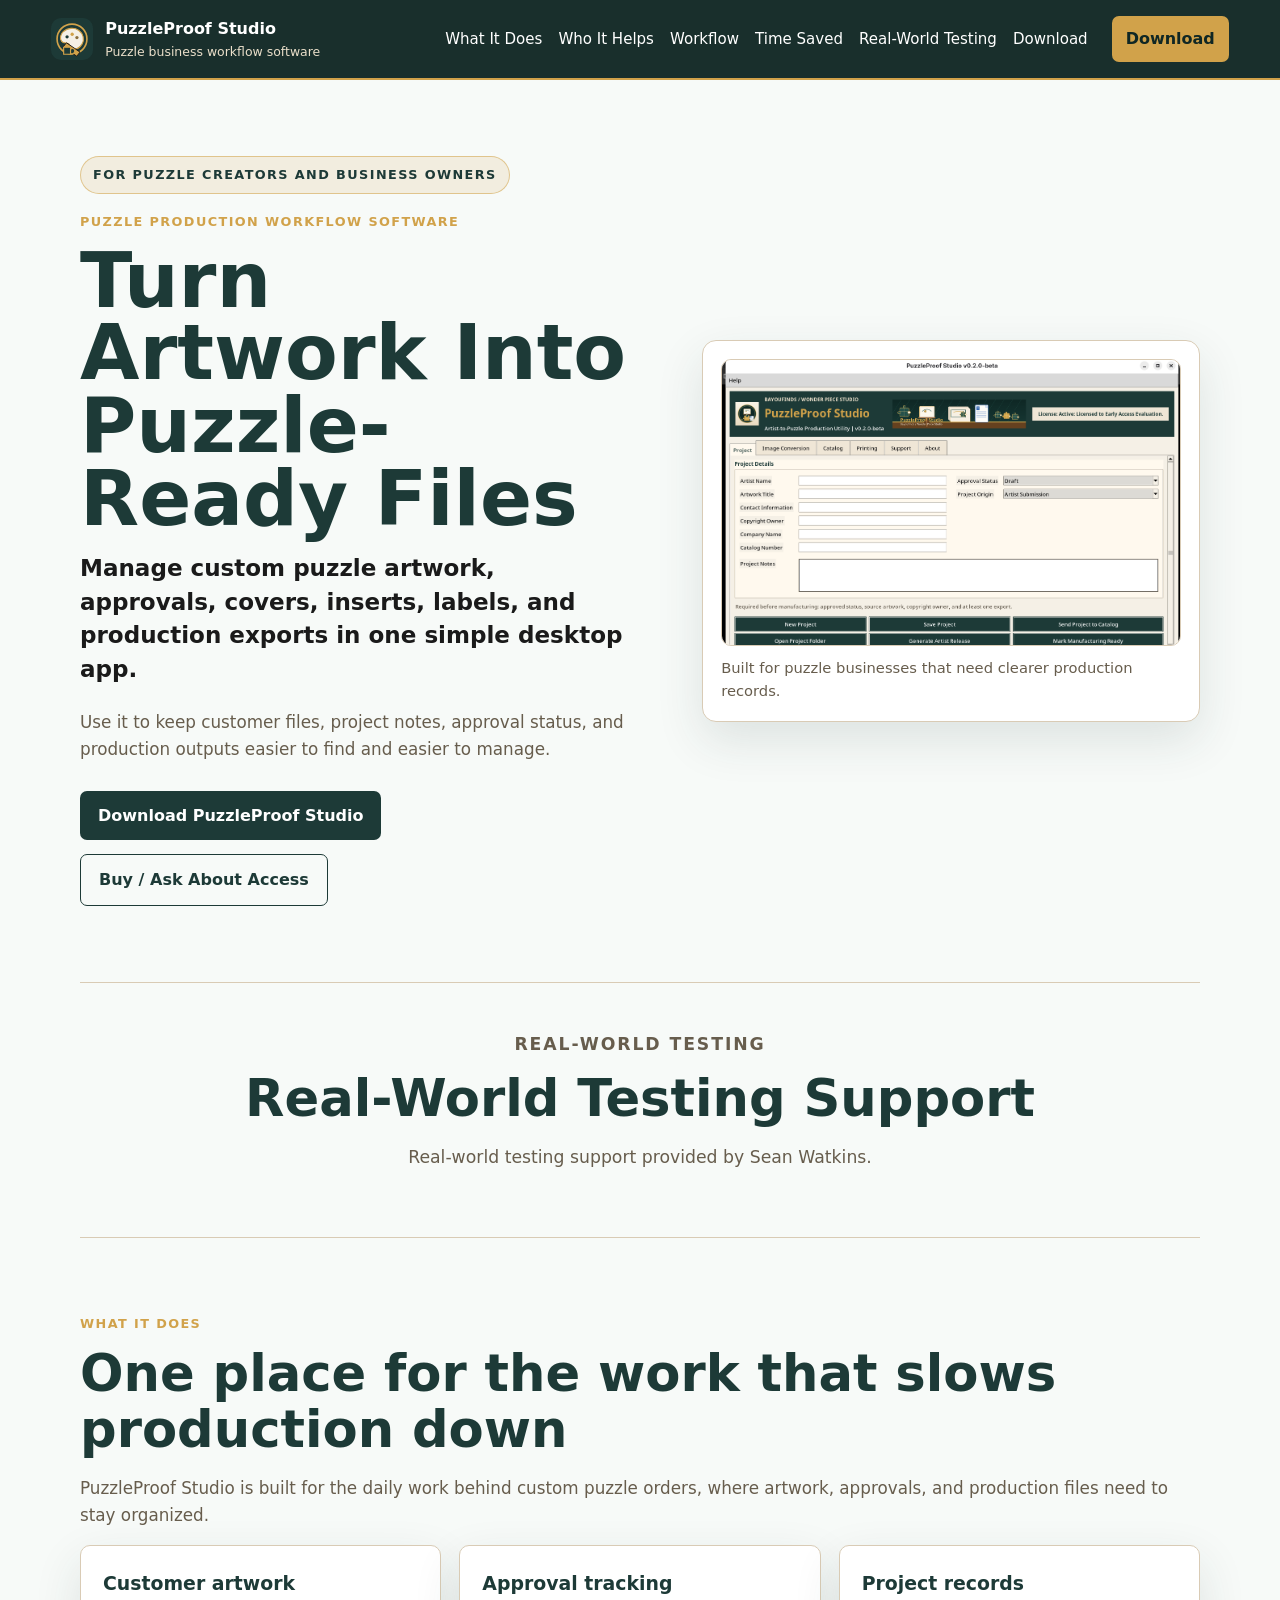
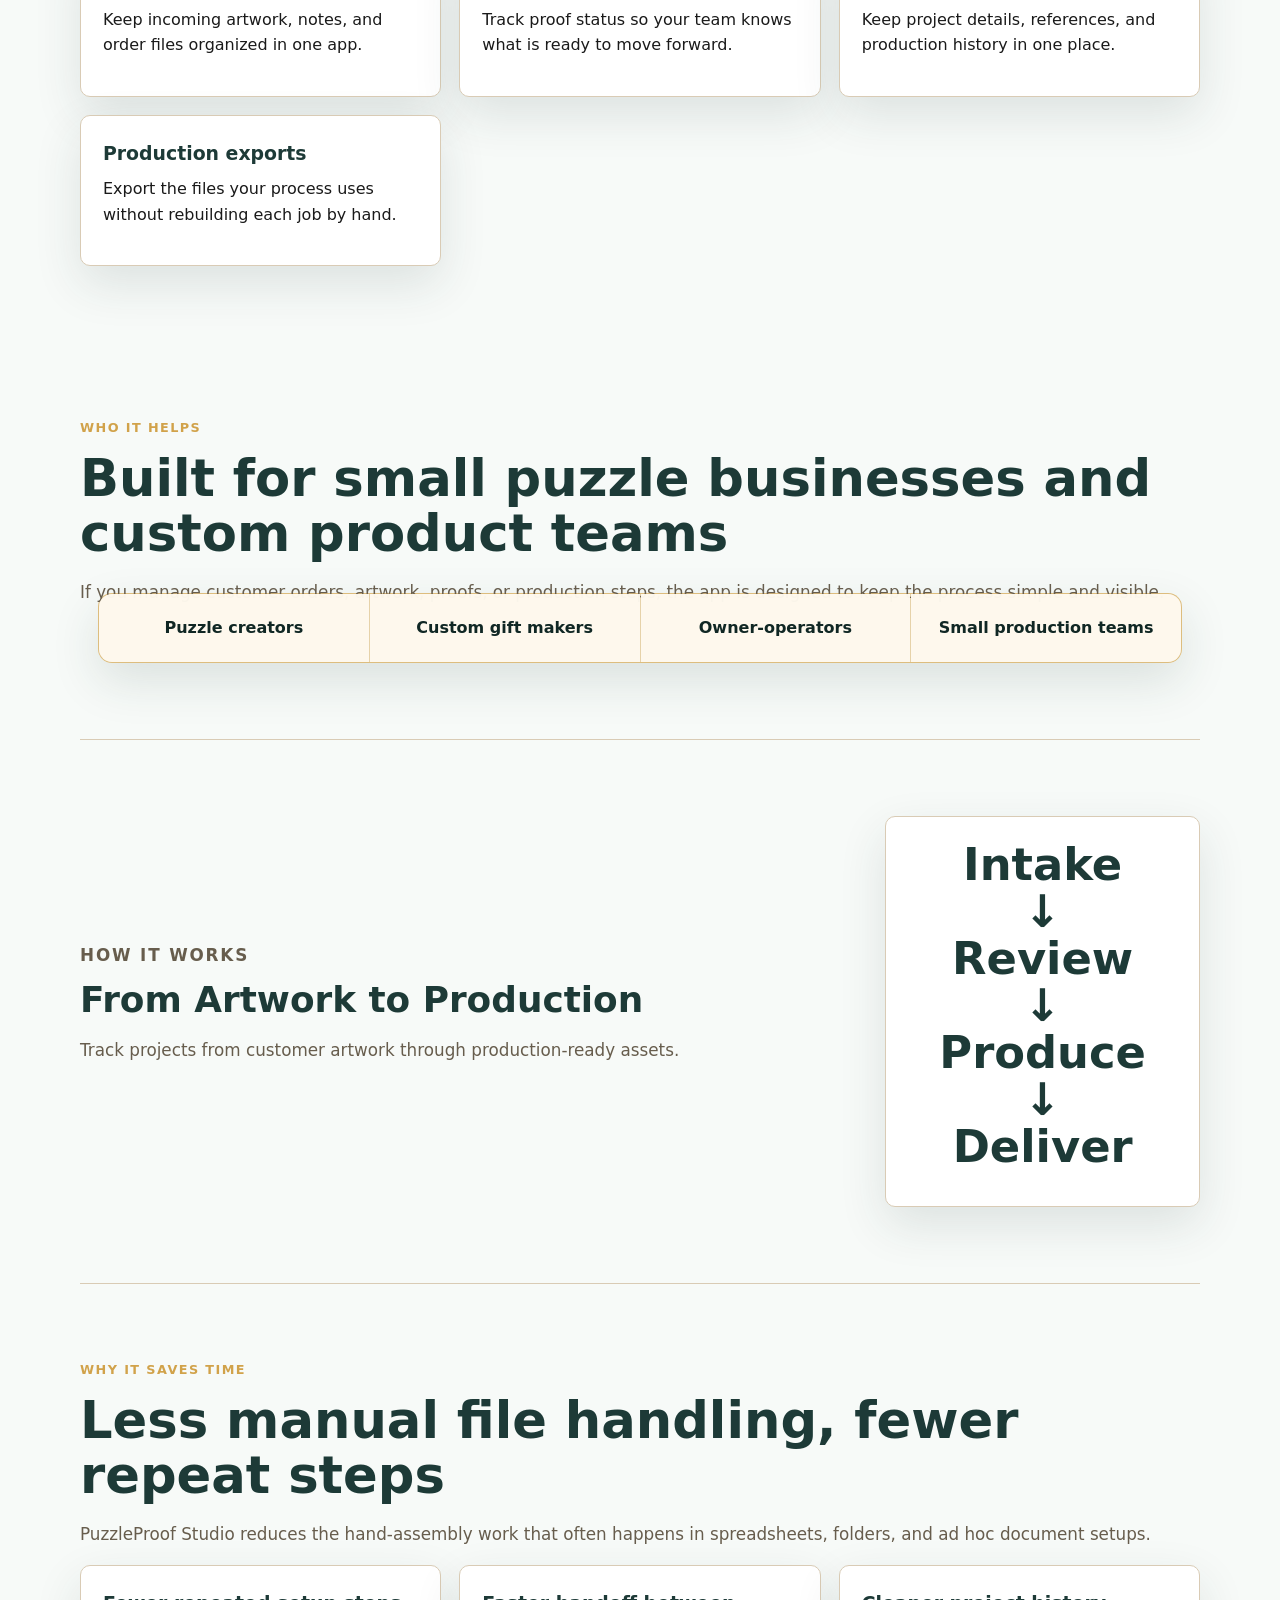
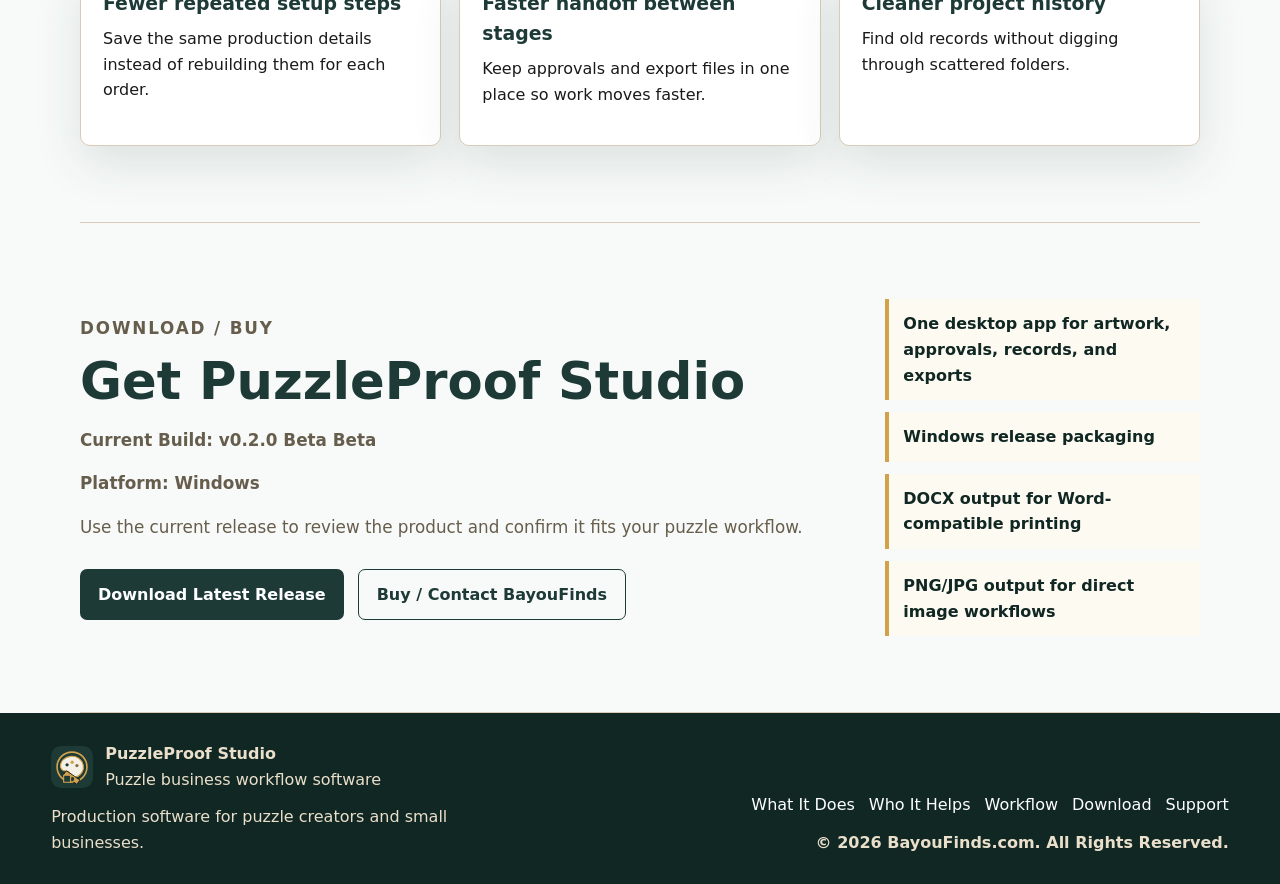
==== commit f8265ce5: "Shorten PuzzleProof hero headline" ====
--- a/site/puzzleproof/index.html
+++ b/site/puzzleproof/index.html
@@ -43,8 +43,8 @@
       <div class="hero-copy">
         <p class="badge">For puzzle creators and business owners</p>
         <p class="eyebrow">Puzzle production workflow software</p>
-        <h1>Organize customer artwork, approvals, records, and exports in one desktop app.</h1>
-        <p class="subheadline">PuzzleProof Studio helps puzzle businesses keep production work in one place from intake through export.</p>
+        <h1>Turn Artwork Into Puzzle-Ready Files</h1>
+        <p class="subheadline">Manage custom puzzle artwork, approvals, covers, inserts, labels, and production exports in one simple desktop app.</p>
         <p class="support-text">Use it to keep customer files, project notes, approval status, and production outputs easier to find and easier to manage.</p>
         <div class="cta-row">
           <a class="button primary" href="https://bayoufinds.com/b/x98IV" rel="noopener">Download PuzzleProof Studio</a>
@@ -102,14 +102,11 @@
     <section class="section workflow-band" id="workflow" aria-labelledby="workflow-title">
       <div>
         <p class="eyebrow">How it works</p>
-        <h2 id="workflow-title">A straightforward workflow from intake to export</h2>
-        <p>Start with customer artwork, review the order, confirm approvals, then export the production files you need.</p>
-        <p>The app keeps the process in a predictable sequence so you spend less time searching for files and more time moving orders forward.</p>
+        <h2 id="workflow-title">From Artwork to Production</h2>
+        <p>Track projects from customer artwork through production-ready assets.</p>
       </div>
       <div class="metric-card">
-        <span>Typical workflow</span>
-        <strong>Intake → Review → Approve → Export → Produce</strong>
-        <p>Designed to fit the way a small puzzle business already works.</p>
+        <strong class="workflow-sequence">Intake<br>↓<br>Review<br>↓<br>Produce<br>↓<br>Deliver</strong>
       </div>
     </section>
 
--- a/site/puzzleproof/styles.css
+++ b/site/puzzleproof/styles.css
@@ -200,6 +200,18 @@
   color: var(--charcoal);
   font-size: clamp(1.2rem, 2vw, 1.55rem);
   font-weight: 700;
+}
+
+.hero-copy h1 {
+  font-size: clamp(3rem, 6vw, 5.75rem);
+  line-height: 0.95;
+  max-width: 780px;
+}
+
+.hero-copy .subheadline {
+  max-width: 720px;
+  font-size: clamp(1.15rem, 1.8vw, 1.45rem);
+  line-height: 1.45;
 }
 
 .build-label {
@@ -510,7 +522,7 @@
 .download-panel {
   display: grid;
   grid-template-columns: minmax(0, 1fr) minmax(280px, 0.42fr);
-  gap: 32px;
+  gap: 56px;
   align-items: center;
 }
 
@@ -518,6 +530,10 @@
 .download-panel p {
   color: var(--muted);
   font-size: 1.05rem;
+}
+
+.workflow-band h2 {
+  font-size: clamp(1.5rem, 2.8vw, 2.5rem);
 }
 
 .metric-card {
@@ -539,6 +555,14 @@
   color: var(--green);
   font-size: clamp(1.8rem, 3.5vw, 2.8rem);
   line-height: 1.05;
+}
+
+.workflow-sequence {
+  display: block;
+  margin-bottom: 0;
+  font-size: clamp(1.4rem, 2.8vw, 2.2rem);
+  line-height: 1.25;
+  text-align: center;
 }
 
 .validation-partner {
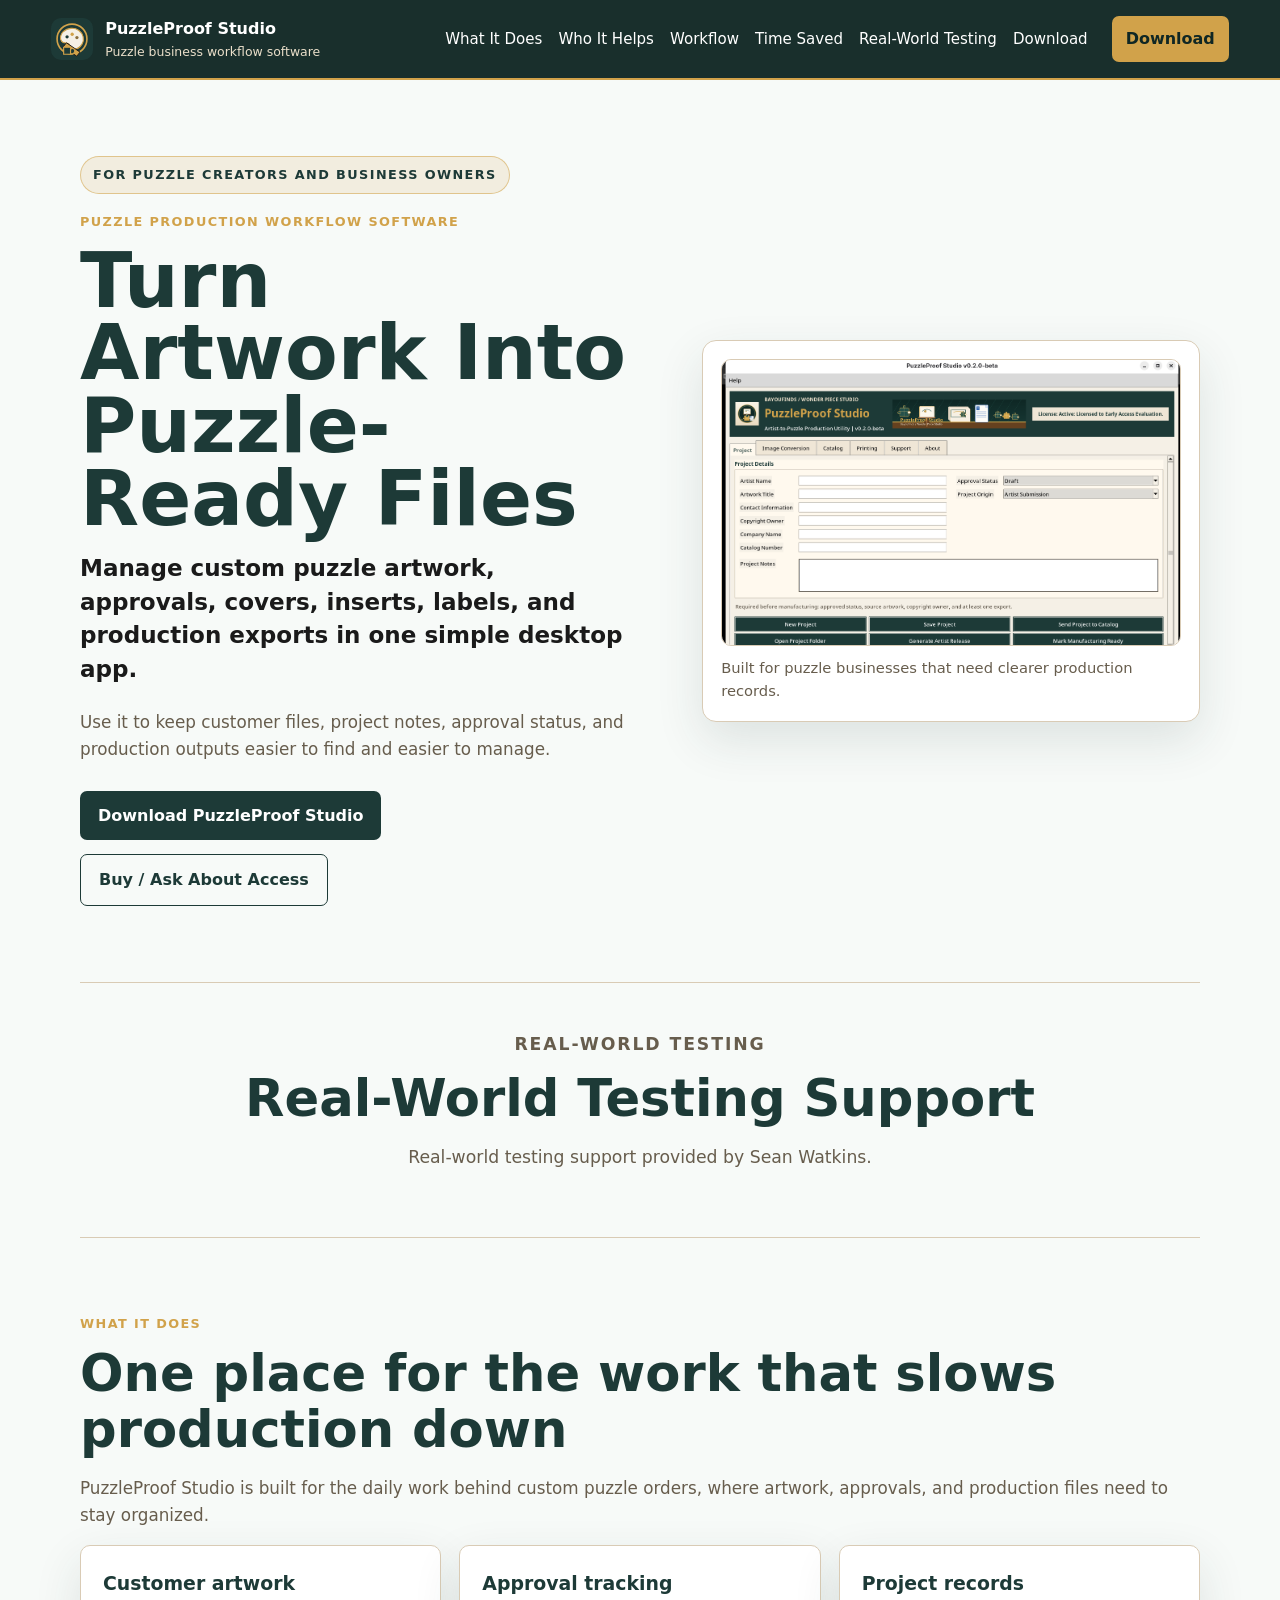
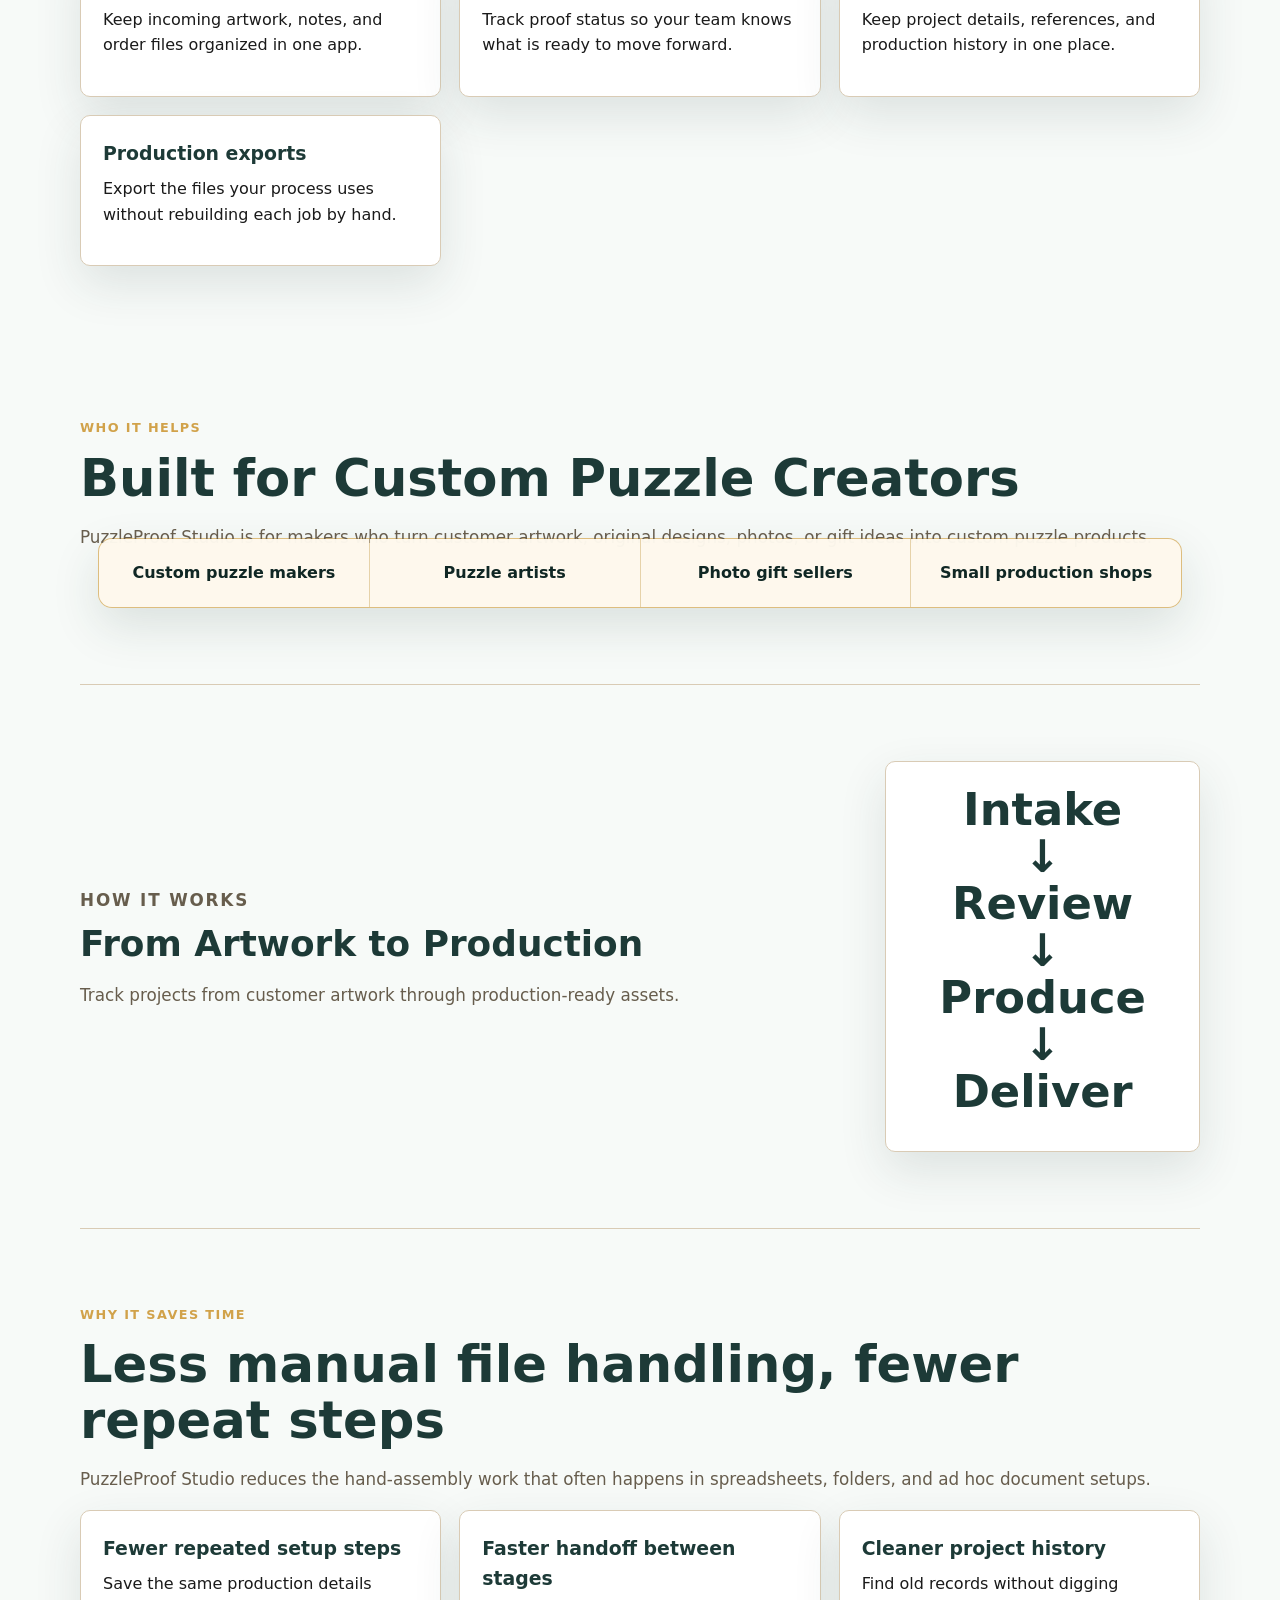
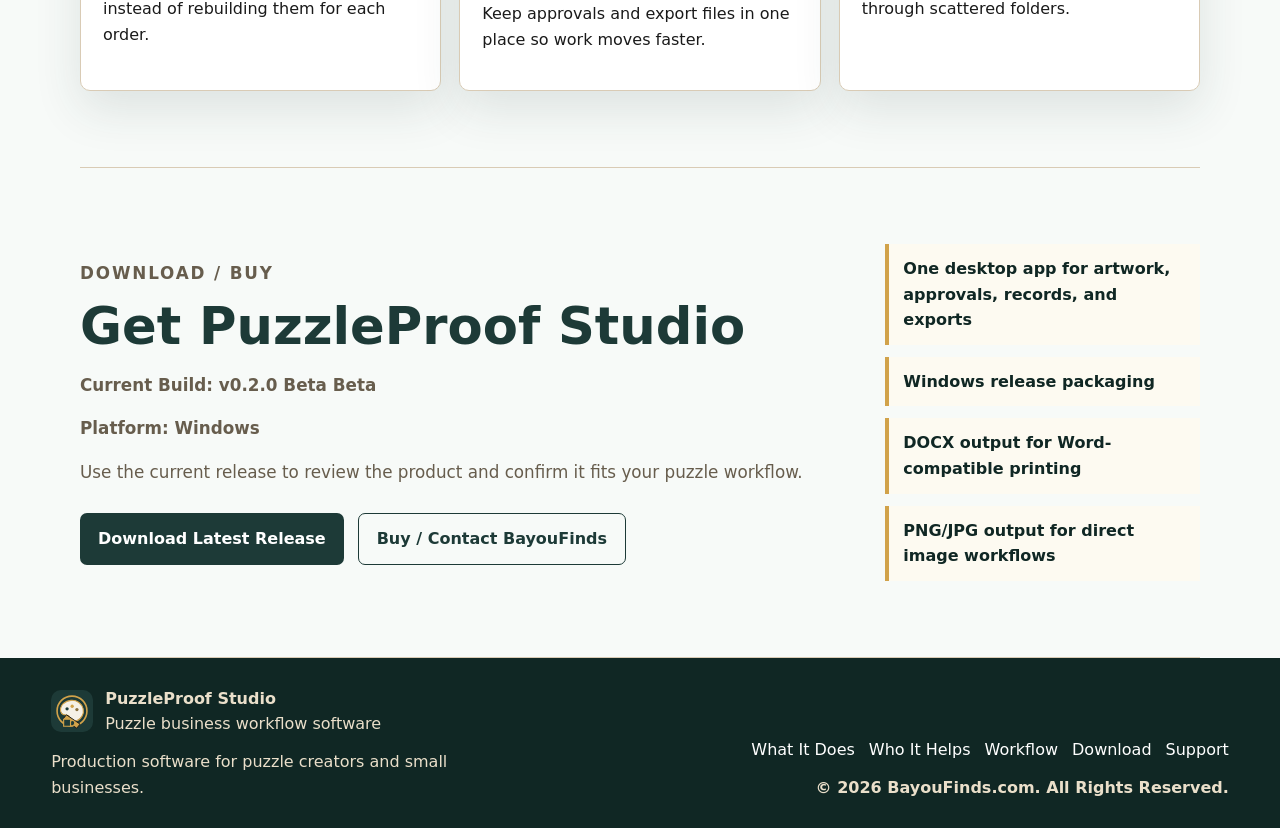
==== commit 8a1ffc3f: "Clarify who PuzzleProof Studio helps" ====
--- a/site/puzzleproof/index.html
+++ b/site/puzzleproof/index.html
@@ -89,13 +89,13 @@
 
     <section class="section" id="who-it-helps" aria-labelledby="who-it-helps-title">
       <p class="eyebrow">Who it helps</p>
-      <h2 id="who-it-helps-title">Built for small puzzle businesses and custom product teams</h2>
-      <p class="section-intro">If you manage customer orders, artwork, proofs, or production steps, the app is designed to keep the process simple and visible.</p>
+      <h2 id="who-it-helps-title">Built for Custom Puzzle Creators</h2>
+      <p class="section-intro">PuzzleProof Studio is for makers who turn customer artwork, original designs, photos, or gift ideas into custom puzzle products.</p>
       <div class="trust-strip" aria-label="PuzzleProof Studio customer fit">
-        <span>Puzzle creators</span>
-        <span>Custom gift makers</span>
-        <span>Owner-operators</span>
-        <span>Small production teams</span>
+        <span>Custom puzzle makers</span>
+        <span>Puzzle artists</span>
+        <span>Photo gift sellers</span>
+        <span>Small production shops</span>
       </div>
     </section>
 
